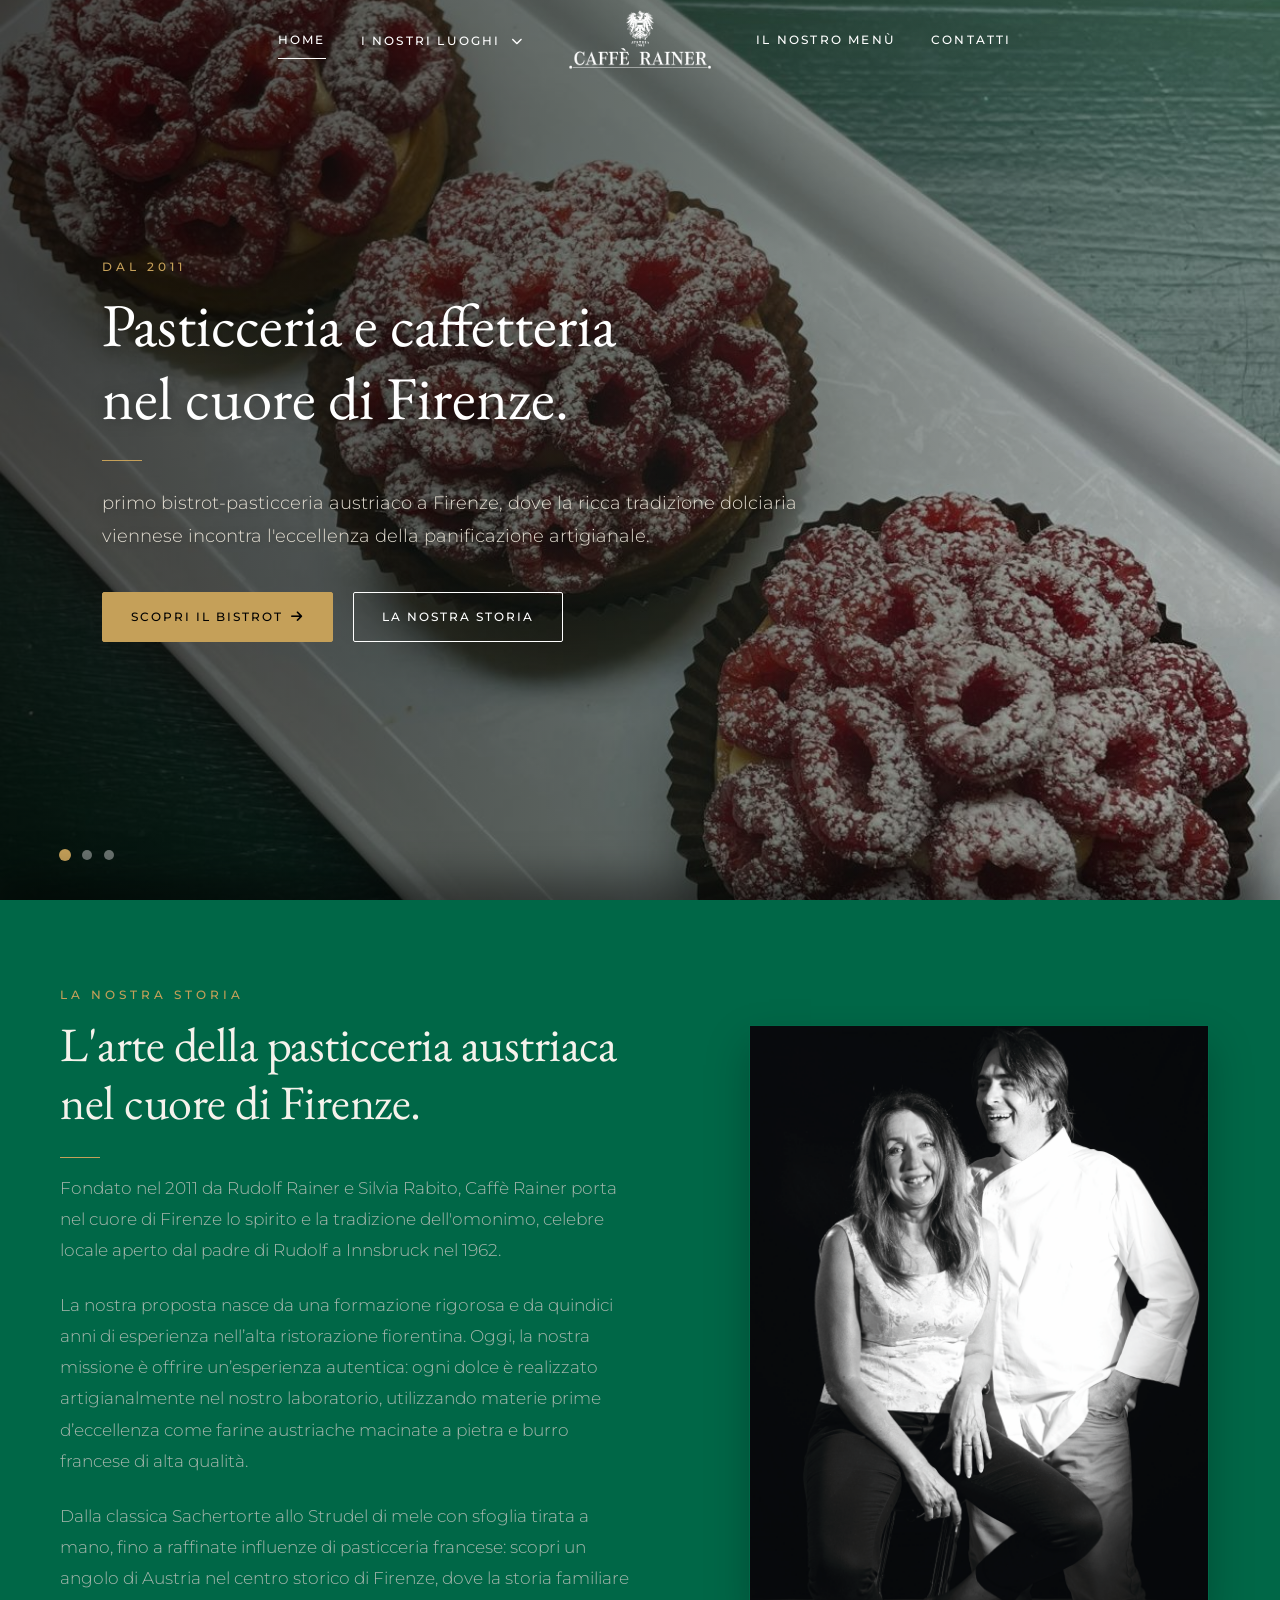
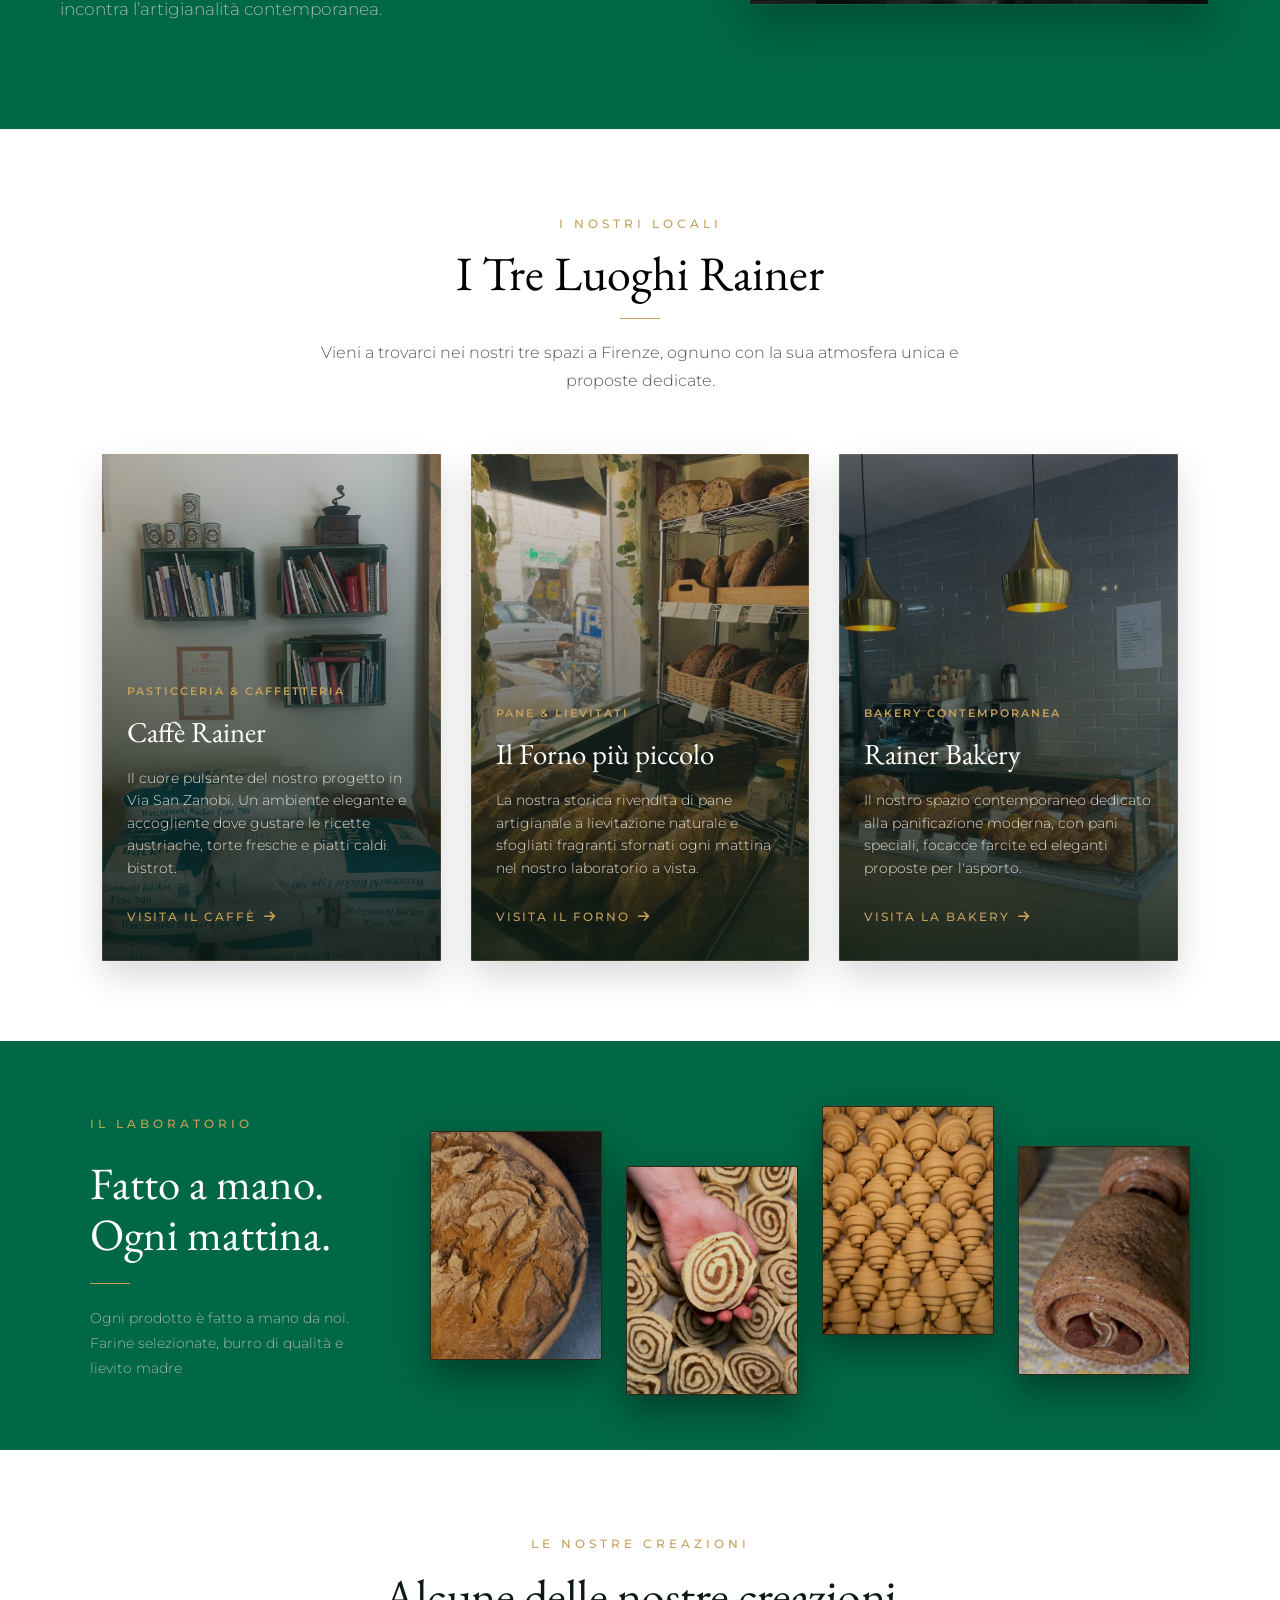
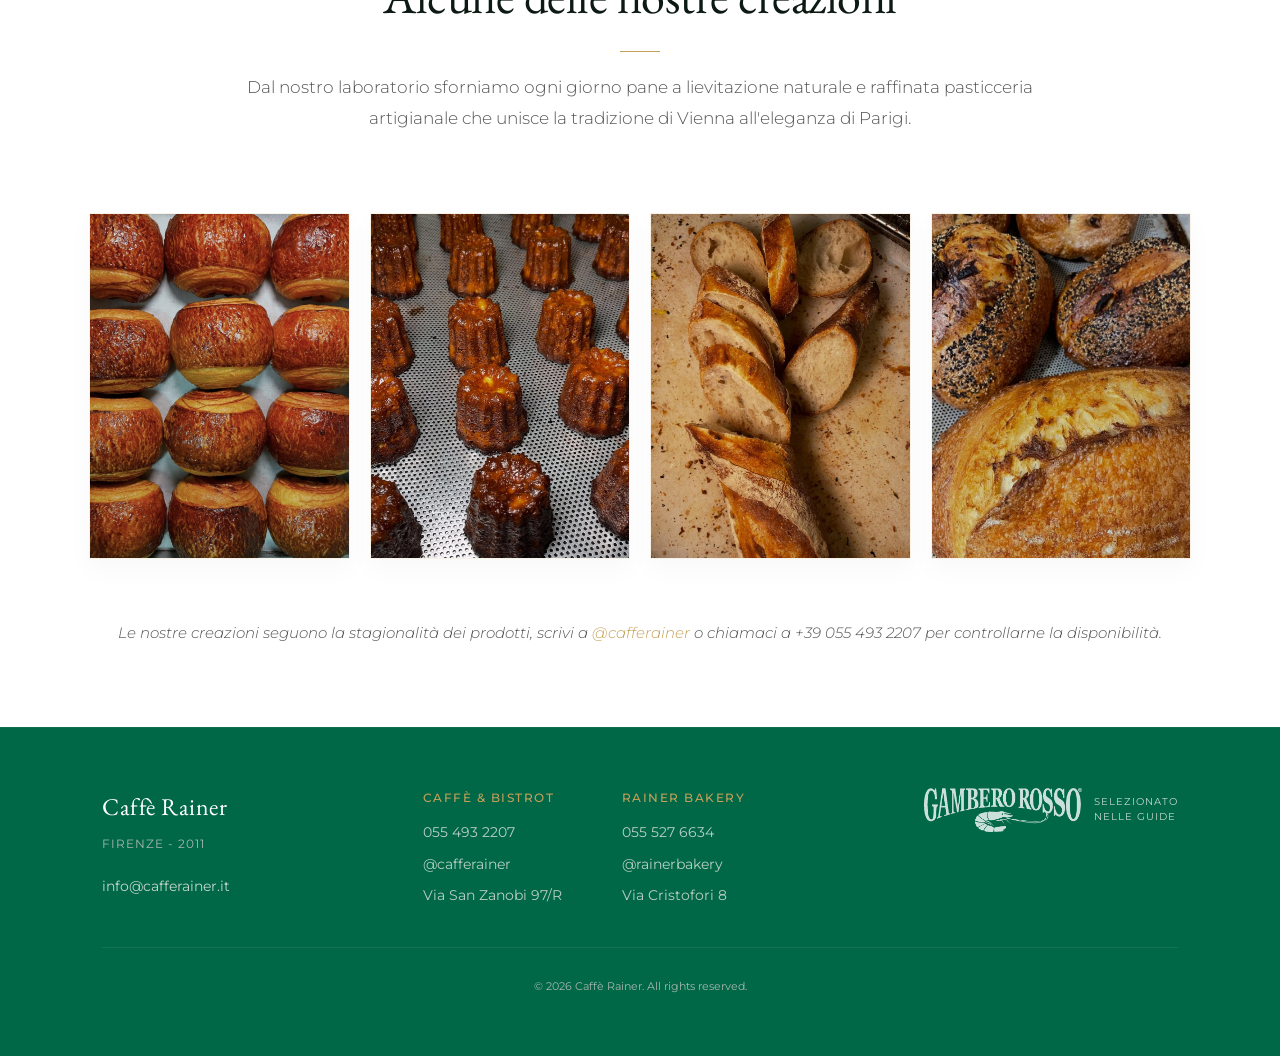
==== index.html @ 38f8498d "pagine singolari per i tre luoghi, contatti.html, cambiato lo stile dell'hero" ====
<!DOCTYPE html>
<html lang="it">

<head>
    <meta charset="UTF-8">
    <meta name="viewport" content="width=device-width, initial-scale=1.0">
    <title>Caffè Rainer | Firenze</title>
    <link rel="preconnect" href="https://fonts.googleapis.com">
    <link rel="preconnect" href="https://fonts.gstatic.com" crossorigin>
    <link
        href="https://fonts.googleapis.com/css2?family=Montserrat:wght@300;400;500&family=Playfair+Display:ital,wght@0,400;0,600;1,400&display=swap"
        rel="stylesheet">
    <link href='https://fonts.googleapis.com/css?family=EB Garamond' rel='stylesheet'>
    <link rel="stylesheet" href="https://cdnjs.cloudflare.com/ajax/libs/font-awesome/6.4.0/css/all.min.css">

    <link rel="stylesheet" href="css/variables.css">
    <link rel="stylesheet" href="css/base.css">
    <link rel="stylesheet" href="css/header.css">
    <link rel="stylesheet" href="css/hero.css">
    <link rel="stylesheet" href="css/sections.css">
    <link rel="stylesheet" href="css/footer.css">
</head>

<body class="home-page">

    <header class="main-header">
        <nav class="header-nav header-nav-left">
            <a href="index.html" class="nav-btn active-nav">Home</a>
            <div class="dropdown">
                <a class="nav-btn dropdown-toggle">I Nostri Luoghi <i class="fa-solid fa-chevron-down dropdown-arrow"></i></a>
                <div class="dropdown-menu">
                    <a href="caffe-rainer.html">Caffè Rainer</a>
                    <a href="forno-storico.html">Il Forno più piccolo</a>
                    <a href="bakery.html">Rainer Bakery</a>
                </div>
            </div>
        </nav>

        <div class="logo-container">
            <a href="index.html">
                <img src="img_pieghevole/logoRainer.png" alt="Caffè Rainer Logo" class="gambero-logo">
            </a>
        </div>

        <nav class="header-nav header-nav-right">
            <a href="menu.html" class="nav-btn">Il Nostro Menù</a>
            <a href="contatti.html" class="nav-btn">Contatti</a>
        </nav>

        <button class="hamburger" id="hamburgerBtn" aria-label="Apri Menu">
            <span class="bar"></span>
            <span class="bar"></span>
            <span class="bar"></span>
        </button>
    </header>

    <div class="mobile-menu-overlay" id="mobileMenu">
        <nav class="mobile-nav">
            <a href="index.html" class="mobile-nav-btn active-nav">Home</a>
            <span class="mobile-nav-heading">I Nostri Luoghi</span>
            <a href="caffe-rainer.html" class="mobile-nav-sub-btn">Caffè Rainer</a>
            <a href="forno-storico.html" class="mobile-nav-sub-btn">Il Forno più piccolo</a>
            <a href="bakery.html" class="mobile-nav-sub-btn">Rainer Bakery</a>
            <a href="menu.html" class="mobile-nav-btn">Il Nostro Menù</a>
            <a href="contatti.html" class="mobile-nav-btn">Contatti</a>
            <div class="mobile-socials">
                <a href="https://instagram.com/cafferainer" target="_blank" aria-label="Instagram" class="mobile-social-link"><i class="fa-brands fa-instagram"></i></a>
                <a href="https://www.facebook.com/cafferainer" target="_blank" aria-label="Facebook" class="mobile-social-link"><i class="fa-brands fa-facebook-f"></i></a>
            </div>
        </nav>
    </div>
    <main>
        <section class="hero-section hero-fullwidth">
            <div class="hero-bg-wrapper">
                <div class="hero-slide active">
                    <img src="img_caffe/mini2.jpeg" alt="Pasticceria artigianale Caffè Rainer" class="hero-bg-img">
                </div>
                <div class="hero-slide">
                    <img src="img_pieghevole/financier.jpeg" alt="Interni Caffè Rainer" class="hero-bg-img">
                </div>
                <div class="hero-slide">
                    <img src="img_hero/bread_hero.jpeg" alt="Panificazione Caffè Rainer" class="hero-bg-img">
                </div>
                <div class="hero-overlay"></div>
            </div>
            <div class="hero-dots">
                <button class="hero-dot active" data-slide="0" aria-label="Slide 1"></button>
                <button class="hero-dot" data-slide="1" aria-label="Slide 2"></button>
                <button class="hero-dot" data-slide="2" aria-label="Slide 3"></button>
            </div>
            <div class="hero-content-container">
                <div class="hero-content">
                    <span class="gold-subtitle anim-fade-up" style="animation-delay: 0.1s;">DAL 2011</span>
                    <h1 class="hero-title anim-fade-up" style="animation-delay: 0.3s;">Pasticceria e caffetteria<br>nel cuore di Firenze.</h1>
                    <div class="gold-line center-aligned anim-fade-up" style="animation-delay: 0.5s;"></div>
                    <p class="hero-description anim-fade-up" style="animation-delay: 0.6s;">
                         primo bistrot-pasticceria austriaco a Firenze, dove la ricca tradizione dolciaria viennese incontra l'eccellenza della panificazione artigianale.
                    </p>
                    <div class="hero-actions anim-fade-up" style="animation-delay: 0.8s;">
                        <a href="caffe-rainer.html" class="btn-hero btn-primary">
                            <span>Scopri il Bistrot</span>
                            <i class="fa-solid fa-arrow-right btn-arrow"></i>
                        </a>
                        <a href="#filosofia" class="btn-hero btn-secondary-light">La nostra storia</a>
                    </div>
                </div>
            </div>
        </section>

        <div class="main-content-reveal">
            <!-- SEZIONE FILOSOFIA -->
            <section id="filosofia" class="philosophy-section">
            <div class="philosophy-container">
                <div class="philosophy-text-col">
                    <span class="gold-subtitle">LA NOSTRA STORIA</span>
                    <h2 class="philosophy-title">L'arte della pasticceria austriaca nel cuore di Firenze.</h2>
                    <div class="gold-line"></div>
                    <p class="philosophy-paragraph">
                        Fondato nel 2011 da Rudolf Rainer e Silvia Rabito, Caffè Rainer porta nel cuore di Firenze lo spirito e la tradizione dell'omonimo, celebre locale aperto dal padre di Rudolf a Innsbruck nel 1962.
                    </p>
                    <div class="philosophy-collapsed-content" id="philosophyCollapsed">
                        <div>
                            <p class="philosophy-paragraph">
                                La nostra proposta nasce da una formazione rigorosa e da quindici anni di esperienza nell’alta ristorazione fiorentina. Oggi, la nostra missione è offrire un’esperienza autentica: ogni dolce è realizzato artigianalmente nel nostro laboratorio, utilizzando materie prime d’eccellenza come farine austriache macinate a pietra e burro francese di alta qualità.
                            </p>
                            <p class="philosophy-paragraph">
                                Dalla classica Sachertorte allo Strudel di mele con sfoglia tirata a mano, fino a raffinate influenze di pasticceria francese: scopri un angolo di Austria nel centro storico di Firenze, dove la storia familiare incontra l’artigianalità contemporanea.
                            </p>
                        </div>
                    </div>
                    <button class="read-more-btn" id="readMoreStoryBtn" aria-label="Leggi di più sulla nostra storia">
                        <span>Leggi di più</span>
                        <i class="fa-solid fa-chevron-down"></i>
                    </button>
                </div>
                <div class="philosophy-image-col">
                    <div class="image-stack-wrapper">
                        <img src="img_pieghevole/silviaRudi.png" alt="Rainer e Silvia" class="philosophy-img main-img">
                    </div>
                </div>
            </div>
        </section>

        <!-- SEZIONE I NOSTRI LUOGHI (CARDS GRID) -->
        <section id="luoghi" class="places-grid-section">
            <div class="places-grid-header">
                <span class="gold-subtitle">I NOSTRI LOCALI</span>
                <h2>I Tre Luoghi Rainer</h2>
                <div class="gold-line center"></div>
                <p class="places-grid-intro">Vieni a trovarci nei nostri tre spazi a Firenze, ognuno con la sua atmosfera unica e proposte dedicate.</p>
            </div>

            <div class="places-cards-container">
                <!-- Card 1: Caffè Rainer -->
                <article class="place-grid-card">
                    <div class="place-card-img-wrap">
                        <img src="img_locali/interno_caffe.jpeg" alt="Caffè Rainer Interno">
                    </div>
                    <div class="place-card-content">
                        <span class="place-card-tag">Pasticceria & Caffetteria</span>
                        <h3>Caffè Rainer</h3>
                        <p>Il cuore pulsante del nostro progetto in Via San Zanobi. Un ambiente elegante e accogliente dove gustare le ricette austriache, torte fresche e piatti caldi bistrot.</p>
                        <a href="caffe-rainer.html" class="btn-card-link">
                            <span>Visita il Caffè</span>
                            <i class="fa-solid fa-arrow-right"></i>
                        </a>
                    </div>
                </article>

                <!-- Card 2: Il Forno più piccolo -->
                <article class="place-grid-card">
                    <div class="place-card-img-wrap">
                        <img src="img_locali/interno_forno.jpeg" alt="Il Forno più piccolo Interno">
                    </div>
                    <div class="place-card-content">
                        <span class="place-card-tag">Pane & Lievitati</span>
                        <h3>Il Forno più piccolo</h3>
                        <p>La nostra storica rivendita di pane artigianale a lievitazione naturale e sfogliati fragranti sfornati ogni mattina nel nostro laboratorio a vista.</p>
                        <a href="forno-storico.html" class="btn-card-link">
                            <span>Visita Il Forno</span>
                            <i class="fa-solid fa-arrow-right"></i>
                        </a>
                    </div>
                </article>

                <!-- Card 3: Rainer Bakery -->
                <article class="place-grid-card">
                    <div class="place-card-img-wrap">
                        <img src="img_locali/interno_bakery.jpeg" alt="Rainer Bakery Interno">
                    </div>
                    <div class="place-card-content">
                        <span class="place-card-tag">Bakery Contemporanea</span>
                        <h3>Rainer Bakery</h3>
                        <p>Il nostro spazio contemporaneo dedicato alla panificazione moderna, con pani speciali, focacce farcite ed eleganti proposte per l'asporto.</p>
                        <a href="bakery.html" class="btn-card-link">
                            <span>Visita la Bakery</span>
                            <i class="fa-solid fa-arrow-right"></i>
                        </a>
                    </div>
                </article>
            </div>
        </section>

        <!-- SEZIONE HANDMADE -->
        <section class="handmade-section">
            <div class="handmade-intro">
                <span class="gold-subtitle">IL LABORATORIO</span>
                <h2 class="handmade-title">Fatto a mano.<br>Ogni mattina.</h2>
                <div class="gold-line left-aligned"></div>
                <p class="handmade-desc">Ogni prodotto è fatto a mano da noi. Farine selezionate, burro di qualità e lievito madre</p>
            </div>
            <div class="handmade-photos">
                <div class="handmade-photo-item item-1">
                    <div class="photo-wrap"><img src="img_handmade/segale_hm.jpeg" alt="Pane artigianale"></div>
                </div>
                <div class="handmade-photo-item item-2">
                    <div class="photo-wrap"><img src="img_handmade/cinnamon_hm.jpeg" alt="Lavorazione artigianale"></div>
                </div>
                <div class="handmade-photo-item item-3">
                    <div class="photo-wrap"><img src="img_handmade/croiss_hm.jpeg" alt="Sfoglia artigianale"></div>
                </div>
                <div class="handmade-photo-item item-4">
                    <div class="photo-wrap"><img src="img_handmade/pain_hm.jpeg" alt="Prodotti freschi"></div>
                </div>
            </div>
        </section>

        <!-- sezione PRODOTTI CON DESCRIZIONE-->
        <section id="products" class="products-grid-layout">
            <div class="products-header">
                <span class="gold-subtitle">LE NOSTRE CREAZIONI</span>
                <h2 class="products-section-title">Alcune delle nostre creazioni</h2>
                <div class="gold-line center"></div>
                <p class="products-intro-text">Dal nostro laboratorio sforniamo ogni giorno pane a lievitazione naturale e raffinata pasticceria artigianale che unisce la tradizione di Vienna all'eleganza di Parigi.</p>
            </div>

            <div class="products-grid-container">
                <!-- Prodotto 1: Pain au Chocolat (Pasticceria) -->
                <article class="product-item">
                    <div class="img-swap">
                        <img src="img_pieghevole/pain_au_chocolat.jpeg" class="img-main" alt="Pain au Chocolat">
                        <img src="img_pieghevole/pain_au_chocolat_after.jpeg" class="img-hover" alt="Pain au Chocolat Sezione">
                    </div>
                </article>

                <!-- Prodotto 2: Cannelés (Pasticceria) -->
                <article class="product-item">
                    <div class="img-swap">
                        <img src="img_pieghevole/cannelès.jpeg" class="img-main" alt="Cannelés">
                        <img src="img_pieghevole/canneles_after.jpeg" class="img-hover" alt="Cannelés Dettaglio">
                    </div>
                </article>

                <!-- Prodotto 3: Baguette (Forno) -->
                <article class="product-item">
                    <div class="img-swap">
                        <img src="img_pieghevole/baguette.jpeg" class="img-main" alt="Baguette">
                        <img src="img_pieghevole/baguette_after.jpeg" class="img-hover" alt="Baguette Dettaglio">
                    </div>
                </article>

                <!-- Prodotto 4: Pane Artigianale (Forno) -->
                <article class="product-item">
                    <div class="img-swap">
                        <img src="img_pieghevole/bread.jpeg" class="img-main" alt="Pane Artigianale">
                        <img src="img_pieghevole/bread_after.jpeg" class="img-hover" alt="Pane Artigianale Sezione">
                    </div>
                </article>
            </div>

            <div class="products-seasonality-note">
                <p>Le nostre creazioni seguono la stagionalità dei prodotti, scrivi a <a href="https://instagram.com/cafferainer" target="_blank">@cafferainer</a> o chiamaci a +39 055 493 2207 per controllarne la disponibilità.</p>
            </div>
        </section>
        <!-- sezione PRODOTTI -->


        <footer class="minimal-footer">
        <div class="footer-content">
            <div class="footer-brand">
                <a href="index.html" class="footer-logo-title">Caffè Rainer</a>
                <p class="footer-tagline">Firenze - 2011</p>
                <a href="mailto:info@cafferainer.it" class="footer-email">info@cafferainer.it</a>
            </div>
            
            <div class="footer-links-grid">
                <div class="footer-col">
                    <span class="footer-col-title">Caffè & Bistrot</span>
                    <a href="tel:+390554932207" class="footer-link">055 493 2207</a>
                    <a href="https://instagram.com/cafferainer" target="_blank" class="footer-link">@cafferainer</a>
                    <a href="caffe-rainer.html" class="footer-link">Via San Zanobi 97/R</a>
                </div>
                
                <div class="footer-col">
                    <span class="footer-col-title">Rainer Bakery</span>
                    <a href="tel:+390555276634" class="footer-link">055 527 6634</a>
                    <a href="https://instagram.com/rainerbakery" target="_blank" class="footer-link">@rainerbakery</a>
                    <a href="bakery.html" class="footer-link">Via Cristofori 8</a>
                </div>
            </div>

            <div class="footer-badge-col">
                <div class="gambero-rosso-badge">
                    <img src="img_pieghevole/gambero-rosso.png" alt="Guida Gambero Rosso" class="filter-white">
                    <span>Selezionato nelle Guide</span>
                </div>
            </div>
        </div>
        
        <div class="footer-bottom">
            <p>&copy; 2026 Caffè Rainer. All rights reserved.</p>
        </div>
    </footer>
    </div> <!-- /.main-content-reveal -->
    </main>
    <script src="javascript/script.js"></script>
</body>

</html>
---- css/variables.css ----
:root {
    --bg-light: #ffffff;
    --bg-dark: #006747; /* Original brand green */
    --bg-dark-accent: #000000;
    --text-hero-light: #ffffff;
    --text-hero-muted: #e2dcd0;
    --text-light: #f5f2eb;
    --text-muted: #a6b7ad;
    --gold: #c5a059; /* Brushed premium gold */
    --gold-dark: #aa862c;
    --card-border: #006747;
    --font-serif: 'EB Garamond', serif;
    --font-sans: 'Montserrat', sans-serif;
    --transition-smooth: all 0.4s cubic-bezier(0.16, 1, 0.3, 1);
    --shadow-soft: 0 10px 30px rgba(0, 0, 0, 0.05);
    --shadow-premium: 0 20px 40px rgba(0, 0, 0, 0.25);
}
---- css/base.css ----
* {
    margin: 0;
    padding: 0;
    box-sizing: border-box;
}

html {
    scroll-behavior: smooth;
    scroll-padding-top: 100px;
}

body {
    background-color: var(--bg-light);
    color: var(--text-light);
    font-family: var(--font-sans);
    line-height: 1.6;
    overflow-x: hidden;
}

h1,
h2,
h3,
h4,
.serif {
    font-family: var(--font-serif);
    font-weight: 400;
}

em {
    font-style: italic;
}

/* Global Gold Subtitle Utility */
.gold-subtitle {
    display: inline-block;
    font-family: var(--font-sans);
    font-size: 0.72rem;
    font-weight: 500;
    color: var(--gold);
    text-transform: uppercase;
    letter-spacing: 4px;
    margin-bottom: 12px;
}

/* Global Gold Line Divider Utility */
.gold-line {
    height: 1.5px;
    width: 40px;
    background-color: var(--gold);
    border: none;
    margin: 15px 0;
    display: block;
}

.gold-line.center {
    margin: 15px auto;
}

.gold-line.left-aligned {
    margin: 15px 0;
}

/* Link styling */
a {
    color: var(--gold);
    text-decoration: none;
    transition: var(--transition-smooth);
}

a:hover {
    color: var(--gold-dark);
}
---- css/header.css ----
/* ==========================================================================
   TOP HEADER NAVIGATION SYSTEM
   ========================================================================== */

.main-header {
    position: fixed;
    top: 0;
    left: 0;
    width: 100%;
    height: 80px;
    z-index: 1200;
    display: flex;
    justify-content: space-between;
    align-items: center;
    padding: 0 60px;
    background: var(--bg-light);
    border-bottom: 1px solid rgba(197, 160, 89, 0.15);
    box-shadow: 0 4px 20px rgba(0, 0, 0, 0.04);
    transition: background-color 0.4s ease, border-color 0.4s ease, box-shadow 0.4s ease;
}

/* Menu open header state to solve stacking context issues */
.main-header.menu-open {
    background-color: transparent !important;
    border-bottom-color: transparent !important;
    box-shadow: none !important;
    z-index: 1300 !important;
}

.main-header.menu-open .gambero-logo {
    filter: brightness(0) invert(1) !important;
}

/* Logo */
.logo-container {
    display: flex;
    align-items: center;
    justify-content: center;
    flex: 0 0 auto;
}

.gambero-logo {
    height: 60px;
    width: auto;
    display: block;
    transition: filter 0.4s ease;
}

/* Desktop Navigation */
.header-nav {
    display: flex;
    align-items: center;
    gap: 35px;
    flex: 1;
}

.header-nav-left {
    justify-content: flex-end;
    margin-right: 45px;
}

.header-nav-right {
    justify-content: flex-start;
    margin-left: 45px;
}

.nav-btn {
    font-family: var(--font-sans);
    font-size: 0.75rem;
    font-weight: 500;
    color: var(--bg-dark-accent);
    text-transform: uppercase;
    letter-spacing: 2.2px;
    text-decoration: none;
    transition: var(--transition-smooth);
    position: relative;
    padding: 10px 0;
    cursor: pointer;
    background: transparent;
    border: none;
}

.nav-btn:hover,
.nav-btn.active-nav {
    color: var(--gold);
}

.nav-btn::after {
    content: '';
    position: absolute;
    bottom: 0;
    left: 0;
    width: 100%;
    height: 1px;
    background-color: var(--gold);
    transform: scaleX(0);
    transition: transform 0.3s ease;
    transform-origin: right;
}

.nav-btn:hover::after,
.nav-btn.active-nav::after {
    transform: scaleX(1);
    transform-origin: left;
}

/* Dropdown Menu */
.dropdown {
    position: relative;
}

.dropdown-arrow {
    font-size: 0.7rem;
    margin-left: 5px;
    transition: transform 0.3s ease;
}

.dropdown:hover .dropdown-arrow {
    transform: rotate(180deg);
}

.dropdown-menu {
    position: absolute;
    top: 100%;
    left: 50%;
    transform: translateX(-50%) translateY(20px);
    width: 220px;
    background-color: var(--bg-light);
    border: 1px solid rgba(197, 160, 89, 0.12);
    box-shadow: 0 20px 50px rgba(0, 0, 0, 0.05);
    border-radius: 2px;
    padding: 10px 0;
    opacity: 0;
    pointer-events: none;
    transition: all 0.3s cubic-bezier(0.16, 1, 0.3, 1);
    z-index: 1210;
}

/* Invisible bridge to keep hover active across the 8px layout gap */
.dropdown-menu::before {
    content: '';
    position: absolute;
    top: -10px;
    left: 0;
    width: 100%;
    height: 10px;
    background: transparent;
}

.dropdown:hover .dropdown-menu {
    opacity: 1;
    pointer-events: auto;
    transform: translateX(-50%) translateY(8px);
}

.dropdown-menu a {
    display: block;
    font-family: var(--font-sans);
    font-size: 0.75rem;
    letter-spacing: 1.5px;
    text-transform: uppercase;
    color: #000000 !important;
    padding: 12px 24px;
    text-decoration: none;
    transition: var(--transition-smooth);
}

.dropdown-menu a:hover,
.dropdown-menu a.active-nav {
    background-color: rgba(197, 160, 89, 0.05);
    color: var(--gold) !important;
    padding-left: 28px;
}

/* Hamburger Button */
.hamburger {
    display: none;
    flex-direction: column;
    justify-content: space-between;
    width: 26px;
    height: 18px;
    background: transparent;
    border: none;
    cursor: pointer;
    padding: 0;
    z-index: 1300;
}

.hamburger .bar {
    width: 100%;
    height: 2px;
    background-color: var(--bg-dark-accent);
    transition: all 0.3s ease;
}

/* Transparent Header Effect for Homepage */
@media (min-width: 993px) {
    .home-page .main-header {
        background-color: transparent;
        border-bottom-color: transparent;
        box-shadow: none;
    }

    .home-page .main-header.scrolled {
        background-color: var(--bg-light);
        border-bottom: 1px solid rgba(197, 160, 89, 0.15);
        box-shadow: 0 4px 20px rgba(0, 0, 0, 0.04);
    }

    .home-page .main-header:not(.scrolled) .nav-btn {
        color: var(--text-hero-light);
    }

    .home-page .main-header:not(.scrolled) .nav-btn::after {
        background-color: var(--text-hero-light);
    }

    .home-page .main-header:not(.scrolled) .gambero-logo {
        filter: brightness(0) invert(1);
    }

    /* Scrolled state nav-btn styling to ensure they turn black */
    .home-page .main-header.scrolled .nav-btn {
        color: #000000;
    }

    .home-page .main-header.scrolled .nav-btn::after {
        background-color: var(--gold);
    }

    .home-page .main-header.scrolled .nav-btn:hover,
    .home-page .main-header.scrolled .nav-btn.active-nav {
        color: var(--gold);
    }
}

/* Mobile Navigation Overlay */
.mobile-menu-overlay {
    position: fixed;
    inset: 0;
    background-color: rgba(12, 26, 19, 0.98);
    backdrop-filter: blur(10px);
    z-index: 1250;
    opacity: 0;
    pointer-events: none;
    transform: translateY(-100%);
    transition: transform 0.5s cubic-bezier(0.16, 1, 0.3, 1), opacity 0.4s ease;
    display: flex;
    justify-content: center;
    align-items: center;
}

.mobile-menu-overlay.active {
    opacity: 1;
    pointer-events: auto;
    transform: translateY(0);
}

.mobile-nav {
    display: flex;
    flex-direction: column;
    align-items: center;
    gap: 20px;
    text-align: center;
}

.mobile-nav-btn {
    font-family: var(--font-sans);
    font-size: 1.1rem;
    font-weight: 500;
    color: var(--text-light);
    text-transform: uppercase;
    letter-spacing: 2px;
    text-decoration: none;
    padding: 10px 0;
    transition: var(--transition-smooth);
}

.mobile-nav-btn:hover,
.mobile-nav-btn.active-nav {
    color: var(--gold);
}

.mobile-nav-heading {
    font-family: var(--font-sans);
    font-size: 0.75rem;
    font-weight: 600;
    color: var(--gold);
    text-transform: uppercase;
    letter-spacing: 2.5px;
    margin-top: 15px;
}

.mobile-nav-sub-btn {
    font-family: var(--font-sans);
    font-size: 0.95rem;
    color: #b3bfae;
    text-decoration: none;
    transition: var(--transition-smooth);
}

.mobile-nav-sub-btn:hover,
.mobile-nav-sub-btn.active-nav {
    color: var(--text-light);
}

.mobile-socials {
    display: flex;
    gap: 25px;
    margin-top: 30px;
}

.mobile-social-link {
    color: #b3bfae;
    font-size: 1.3rem;
    transition: var(--transition-smooth);
}

.mobile-social-link:hover {
    color: var(--gold);
}

/* ==========================================================================
   RESPONSIVE LAYOUTS
   ========================================================================== */

body {
    padding-top: 80px;
    padding-left: 0 !important;
}

.home-page {
    padding-top: 0;
}

main {
    padding-top: 0 !important;
}

@media (max-width: 992px) {
    .main-header {
        padding: 0 30px;
        height: 70px;
    }
    
    .logo-container {
        flex: none;
    }
    
    body {
        padding-top: 70px;
    }
    
    .gambero-logo {
        height: 48px;
    }

    .header-nav {
        display: none;
    }

    .hamburger {
        display: flex;
    }

    /* Hamburger active states */
    .hamburger.active {
        position: fixed;
        top: 26px;
        right: 30px;
    }

    .hamburger.active .bar:nth-child(1) {
        transform: translateY(8px) rotate(45deg);
    }
    .hamburger.active .bar:nth-child(2) {
        opacity: 0;
    }
    .hamburger.active .bar:nth-child(3) {
        transform: translateY(-8px) rotate(-45deg);
    }
    
    .hamburger.active .bar {
        background-color: var(--text-light) !important;
    }
    
    .home-page .main-header:not(.scrolled) .hamburger .bar {
        background-color: var(--text-hero-light);
    }
    
    .home-page .main-header.scrolled .hamburger .bar {
        background-color: var(--bg-dark-accent);
    }

    /* Transparency overrides for mobile view on Homepage */
    .home-page .main-header {
        background-color: transparent;
        border-bottom-color: transparent;
        box-shadow: none;
    }

    .home-page .main-header.scrolled {
        background-color: var(--bg-light);
        border-bottom: 1px solid rgba(197, 160, 89, 0.15);
        box-shadow: 0 4px 20px rgba(0, 0, 0, 0.04);
    }

    .home-page .main-header:not(.scrolled) .gambero-logo {
        filter: brightness(0) invert(1);
    }
}
---- css/hero.css ----
.hero-section {
    position: sticky;
    top: 0;
    width: 100%;
    height: 100vh;
    background-color: black;
    overflow: hidden;
    z-index: 1;
}

/* ==========================================================================
   CONCETTO 2: FULL-WIDTH COVER HERO
   ========================================================================== */
.hero-fullwidth {
    position: relative;
    width: 100%;
    height: 100vh;
    display: flex;
    align-items: center;
    justify-content: flex-start;
}

.hero-bg-wrapper {
    position: absolute;
    inset: 0;
    width: 100%;
    height: 100%;
    z-index: 1;
    overflow: hidden;
}

.hero-slide {
    position: absolute;
    inset: 0;
    width: 100%;
    height: 100%;
    transition: transform 0.8s cubic-bezier(0.16, 1, 0.3, 1);
    z-index: 1;
    background-color: #0c1a13; /* Deep premium brand dark green to fill spaces */
}

.hero-slide:nth-child(1) {
    transform: translateX(0);
}
.hero-slide:nth-child(2) {
    transform: translateX(100%);
}
.hero-slide:nth-child(3) {
    transform: translateX(200%);
}

.hero-bg-img {
    width: 100%;
    height: 100%;
    object-fit: cover;
    object-position: center;
    display: block;
    opacity: 0.7;
}

.hero-overlay {
    position: absolute;
    inset: 0;
    /* Softened left-to-right gradient to keep contrast but reduce overall shade */
    background: linear-gradient(to right, rgba(0, 0, 0, 0.6) 0%, rgba(12, 26, 19, 0.4) 50%, rgba(0, 103, 71, 0) 100%);
    z-index: 3;
}

.hero-content-container {
    position: relative;
    z-index: 4;
    width: 100%;
    max-width: 1200px;
    padding: 0 0 0 8%;
    display: flex;
    justify-content: flex-start;
    text-align: left;
}

.hero-dots {
    position: absolute;
    bottom: 40px;
    left: 60px;
    display: flex;
    gap: 12px;
    z-index: 5;
}

.hero-dot {
    width: 10px;
    height: 10px;
    border-radius: 50%;
    background-color: rgba(255, 255, 255, 0.4);
    border: none;
    cursor: pointer;
    transition: var(--transition-smooth);
}

.hero-dot.active {
    background-color: var(--gold);
    transform: scale(1.2);
}

.hero-content {
    max-width: 780px;
    display: flex;
    flex-direction: column;
    align-items: flex-start;
}

.hero-title {
    font-family: var(--font-serif);
    font-size: 3.8rem;
    line-height: 1.2;
    color: var(--text-hero-light);
    margin-bottom: 25px;
    text-shadow: 0 2px 15px rgba(0, 0, 0, 0.4);
}

.hero-description {
    font-family: var(--font-sans);
    font-size: 1.15rem;
    line-height: 1.8;
    color: var(--text-hero-muted);
    margin-bottom: 40px;
    font-weight: 300;
    text-shadow: 0 1px 8px rgba(0, 0, 0, 0.3);
}

.hero-fullwidth .gold-line.center-aligned {
    margin: 0 0 25px 0;
}

.hero-actions {
    display: flex;
    gap: 20px;
    justify-content: flex-start;
}

.btn-hero {
    font-family: var(--font-sans);
    font-size: 0.75rem;
    font-weight: 500;
    letter-spacing: 2px;
    text-transform: uppercase;
    text-decoration: none;
    padding: 14px 28px;
    border-radius: 2px;
    transition: var(--transition-smooth);
    display: inline-flex;
    align-items: center;
    justify-content: center;
    position: relative;
    overflow: hidden;
    z-index: 1;
}

.btn-hero.btn-primary {
    background-color: var(--gold);
    color: black;
    border: 1.5px solid var(--gold);
    gap: 8px;
}

.btn-hero.btn-primary .btn-arrow {
    font-size: 0.8rem;
    transition: transform 0.3s cubic-bezier(0.16, 1, 0.3, 1);
}

.btn-hero.btn-primary:hover .btn-arrow {
    transform: translateX(4px);
}

.btn-hero.btn-primary::before {
    content: '';
    position: absolute;
    top: 0;
    left: -100%;
    width: 100%;
    height: 100%;
    background-color: var(--gold-dark);
    transition: transform 0.4s cubic-bezier(0.16, 1, 0.3, 1);
    z-index: -1;
}

.btn-hero.btn-primary:hover::before {
    transform: translateX(100%);
}

.btn-hero.btn-primary:hover {
    transform: translateY(-2px);
    box-shadow: 0 10px 20px rgba(197, 160, 89, 0.25);
}

.btn-hero.btn-secondary {
    background-color: transparent;
    color: var(--bg-dark);
    border: 1.5px solid var(--bg-dark);
}

.btn-hero.btn-secondary:hover {
    background-color: var(--bg-dark);
    color: white;
    transform: translateY(-2px);
    box-shadow: 0 10px 20px rgba(0, 103, 71, 0.15);
}

.btn-hero.btn-secondary-light {
    background-color: transparent;
    color: white;
    border: 1.5px solid white;
}

.btn-hero.btn-secondary-light:hover {
    background-color: white;
    color: black;
    transform: translateY(-2px);
    box-shadow: 0 10px 20px rgba(255, 255, 255, 0.15);
}

/* Staggered entrance animations */
.anim-fade-up {
    opacity: 0;
    transform: translateY(25px);
    animation: fadeUpIn 1.2s cubic-bezier(0.16, 1, 0.3, 1) forwards;
}

@keyframes fadeUpIn {
    to {
        opacity: 1;
        transform: translateY(0);
    }
}

/* ==========================================================================
   RESPONSIVENESS
   ========================================================================== */
@media (max-width: 900px) {
    .hero-title {
        font-size: 3rem;
    }
    
    .hero-description {
        font-size: 1.05rem;
    }
}

@media (max-width: 768px) {
    .hero-section {
        position: relative;
        top: auto;
    }

    .hero-fullwidth {
        height: 100vh;
    }
    
    .hero-title {
        font-size: 2.4rem;
        margin-bottom: 20px;
    }
    
    .hero-description {
        font-size: 0.95rem;
        line-height: 1.7;
        margin-bottom: 30px;
    }
    
    .hero-content-container {
        padding: 0 24px;
        justify-content: center;
        text-align: center;
    }
    
    .hero-content {
        align-items: center;
    }
    
    .hero-fullwidth .gold-line.center-aligned {
        margin: 0 auto 20px auto;
    }
    
    .hero-actions {
        flex-direction: column;
        gap: 12px;
        align-items: center;
        width: 100%;
    }
    
    .hero-actions .btn-hero {
        width: 100%;
        max-width: 280px;
    }

    /* Disable Hero Button Hover Transformations on Mobile */
    .btn-hero:hover {
        transform: none !important;
        box-shadow: none !important;
    }
    .btn-hero.btn-primary:hover::before {
        transform: translateX(-100%) !important;
    }
    .btn-hero.btn-primary:hover .btn-arrow {
        transform: none !important;
    }
    .btn-hero.btn-secondary:hover {
        background-color: transparent !important;
        color: var(--bg-dark) !important;
    }
    .btn-hero.btn-secondary-light:hover {
        background-color: transparent !important;
        color: white !important;
    }
}
---- css/sections.css ----
/* ============================
   SEZIONE HANDMADE
   ============================ */
.handmade-section {
    display: flex;
    align-items: center;
    gap: 80px;
    padding: 60px 7%;
    background-color: var(--bg-dark);
}

/* Left: statement text */
.handmade-intro {
    flex: 0 0 260px;
    color: var(--text-light);
}

.handmade-title {
    font-family: var(--font-serif);
    font-size: 2.8rem;
    line-height: 1.15;
    color: #ffffff;
    margin: 12px 0 22px;
    font-weight: 400;
}

.handmade-section .gold-line {
    background-color: var(--gold);
    height: 1.5px;
    width: 40px;
    border: none;
    margin: 0 0 22px;
}

.handmade-desc {
    font-family: var(--font-sans);
    font-size: 0.9rem;
    line-height: 1.75;
    color: var(--text-muted);
    font-weight: 300;
}

/* Right: 4 portrait photos in a row (Editorial Collage) */
.handmade-photos {
    flex: 1;
    display: grid;
    grid-template-columns: repeat(4, 1fr);
    gap: 24px;
    padding: 30px 0;
}

.handmade-photo-item {
    display: flex;
    flex-direction: column;
    border: 1px solid rgba(197, 160, 89, 0.25);
    background-color: var(--bg-dark-accent);
    box-shadow: 0 15px 35px rgba(0, 0, 0, 0.4);
    border-radius: 2px;
    overflow: hidden;
    transition: var(--transition-smooth);
}

.handmade-photo-item:hover {
    transform: translateY(-8px);
    box-shadow: 0 25px 45px rgba(0, 0, 0, 0.55);
    border-color: var(--gold);
    z-index: 10;
}

/* Staggered Vertical Offsets for Collage Effect (Desktop only) */
@media (min-width: 1025px) {
    .handmade-photo-item.item-2 {
        transform: translateY(35px);
    }
    .handmade-photo-item.item-3 {
        transform: translateY(-25px);
    }
    .handmade-photo-item.item-4 {
        transform: translateY(15px);
    }
    
    /* Keep offsets correctly aligned on hover */
    .handmade-photo-item.item-2:hover {
        transform: translateY(27px);
    }
    .handmade-photo-item.item-3:hover {
        transform: translateY(-33px);
    }
    .handmade-photo-item.item-4:hover {
        transform: translateY(7px);
    }
}

.photo-wrap {
    width: 100%;
    aspect-ratio: 3 / 4;
    overflow: hidden;
}

.photo-wrap img {
    width: 100%;
    height: 100%;
    object-fit: cover;
    display: block;
    transition: transform 0.8s cubic-bezier(0.16, 1, 0.3, 1);
    filter: brightness(0.85);
}

.handmade-photo-item:hover .photo-wrap img {
    filter: brightness(1.05);
}



/* Responsive */
@media (max-width: 1024px) {
    .handmade-section {
        flex-direction: column;
        gap: 50px;
        padding: 80px 5%;
    }
    .handmade-intro {
        flex: none;
        width: 100%;
        text-align: center;
    }
    .handmade-section .gold-line {
        margin: 0 auto 22px;
    }
    .handmade-photos {
        width: 100%;
        grid-template-columns: repeat(4, 1fr);
        gap: 12px;
    }
}

@media (max-width: 600px) {
    .handmade-photos {
        grid-template-columns: repeat(2, 1fr);
        gap: 10px;
    }
}


.philosophy-section {
    background-color: var(--bg-dark);
    padding: 80px 60px;
    position: relative;
    border-top: 1px solid var(--card-border);
}

.philosophy-container {
    max-width: 1200px;
    margin: 0 auto;
    display: flex;
    align-items: center;
    gap: 100px;
}

.philosophy-text-col {
    flex: 1.2;
}

.philosophy-title {
    font-size: 3rem;
    line-height: 1.2;
    color: var(--text-light);
    margin-bottom: 25px;
    letter-spacing: -0.5px;
}

.philosophy-paragraph {
    font-size: 1.05rem;
    color: var(--text-muted);
    margin-bottom: 24px;
    font-weight: 300;
    line-height: 1.85;
}

.philosophy-image-col {
    flex: 1;
    display: flex;
    justify-content: center;
}

.image-stack-wrapper {
    position: relative;
    width: 100%;
    max-width: 460px;
    height: 580px;
}

.philosophy-img {
    position: relative;
    z-index: 2;
    width: 100%;
    height: 100%;
    object-fit: cover;
    box-shadow: var(--shadow-premium);
    border: 1px solid var(--card-border);
    transition: var(--transition-smooth);
}

/* Collapsible Content for Philosophy (mobile-only styling) */
.philosophy-collapsed-content {
    display: grid;
    grid-template-rows: 0fr;
    transition: grid-template-rows 0.5s cubic-bezier(0.16, 1, 0.3, 1), opacity 0.5s ease;
    opacity: 0;
    overflow: hidden;
}

.philosophy-collapsed-content > div {
    min-height: 0;
}

.philosophy-collapsed-content.expanded {
    grid-template-rows: 1fr;
    opacity: 1;
}

/* On Desktop: keep it fully expanded and hide the read-more button */
@media (min-width: 1025px) {
    .philosophy-collapsed-content {
        display: block !important;
        grid-template-rows: none !important;
        opacity: 1 !important;
        overflow: visible !important;
    }
    .read-more-btn {
        display: none !important;
    }
}

.read-more-btn {
    display: inline-flex;
    align-items: center;
    gap: 10px;
    background: transparent;
    border: 1px solid var(--gold);
    color: var(--gold);
    padding: 12px 26px;
    font-family: var(--font-sans);
    font-size: 0.75rem;
    font-weight: 500;
    letter-spacing: 1.5px;
    text-transform: uppercase;
    cursor: pointer;
    transition: all 0.3s ease;
    margin-top: 15px;
    border-radius: 2px;
}

.read-more-btn:hover {
    background-color: var(--gold);
    color: var(--bg-dark);
}

.read-more-btn i {
    font-size: 0.7rem;
    transition: transform 0.4s cubic-bezier(0.16, 1, 0.3, 1);
}

.read-more-btn.active i {
    transform: rotate(180deg);
}



/* --- SEZIONE PRODUCTS (STILE CATALOGO CARTACEO) --- */
.products-grid-layout {
    width: 100%;
    padding: 80px 60px;
    background-color: var(--bg-light);
}

.products-header {
    text-align: center;
    margin-bottom: 80px;
}

.products-section-title {
    font-size: 3rem;
    line-height: 1.25;
    color: #0c1a13;
    margin-bottom: 25px;
    letter-spacing: -0.5px;
}

/* Container Principale */
.products-main-wrapper {
    display: grid;
    grid-template-columns: 1fr 1.2fr;
    gap: 60px;
    max-width: 1200px;
    margin: 0 auto;
    align-items: center;
}

.products-main-wrapper.inverted {
    grid-template-columns: 1.2fr 1fr;
    margin-top: 100px;
}

/* Griglia Immagini: Divide lo spazio sinistro in 2 colonne */
.products-container {
    display: grid;
    grid-template-columns: 1fr 1fr;
    gap: 30px;
    height: 100%;
}

.product-item {
    display: flex;
    flex-direction: column;
    background: #ffffff;
    overflow: hidden;
    box-shadow: 0 10px 25px rgba(0, 0, 0, 0.03);
    border: 1px solid rgba(197, 160, 89, 0.15);
    transition: var(--transition-smooth);
}

.product-item:hover {
    transform: translateY(-8px);
    box-shadow: 0 20px 45px rgba(0, 0, 0, 0.08);
}

/* Immagini */
.img-swap {
    position: relative;
    width: 100%;
    aspect-ratio: 3 / 4;
    overflow: hidden;
    background-color: #f5f2eb;
}

.large-item .img-swap {
    height: 100%;
    aspect-ratio: auto;
}

.small-items-grid {
    display: grid;
    grid-template-columns: 1fr 1fr;
    grid-template-rows: repeat(2, 1fr);
    gap: 20px;
}

.img-swap img {
    position: absolute;
    top: 0;
    left: 0;
    width: 100%;
    height: 100%;
    object-fit: cover;
    transition: opacity 0.8s cubic-bezier(0.16, 1, 0.3, 1), transform 0.8s cubic-bezier(0.16, 1, 0.3, 1);
}

/* Effetto Hover: Fade */
.img-hover {
    opacity: 0;
}

.product-item:hover .img-main {
    opacity: 0;
}

.product-item:hover .img-hover {
    opacity: 1;
}

/* Sidebar di testo */
.products-text-side {
    padding: 0;
    background: none;
    border-radius: 0;
    border: none;
    box-shadow: none;
    color: #0c1a13;
}

.products-text-side h3 {
    font-family: var(--font-serif);
    font-size: 2.2rem;
    margin-bottom: 20px;
    color: #0c1a13;
}

.products-text-side p {
    font-size: 1rem;
    line-height: 1.8;
    color: #555;
    font-weight: 300;
}

/* --- 2. RESPONSIVE OTTIMIZZATO --- */
@media (max-width: 1024px) {

    .products-main-wrapper,
    .products-main-wrapper.inverted {
        display: grid;
        grid-template-columns: 1fr;
        gap: 40px;
    }

    .products-main-wrapper.inverted {
        margin-top: 60px;
    }

    .products-main-wrapper .products-container {
        order: 2;
    }

    .products-main-wrapper .products-text-side {
        order: 1;
    }

    .large-item .img-swap {
        aspect-ratio: 3 / 4;
        height: auto;
    }

    .products-container {
        gap: 20px;
    }
}
/* Note on seasonal products */
.products-seasonality-note {
    margin-top: 60px;
    text-align: center;
    width: 100%;
}

.products-seasonality-note p {
    font-family: var(--font-sans);
    font-size: 0.95rem;
    line-height: 1.8;
    color: #555;
    font-style: italic;
    font-weight: 300;
}


@media (max-width: 768px) {
    .products-grid-layout {
        padding: 80px 20px;
    }

    .products-section-title {
        font-size: 2.5rem;
    }

    .products-container {
        grid-template-columns: 1fr 1fr;
        gap: 15px;
    }

    /* Disable Handmade Photo Hover scale on mobile */
    .handmade-photo-item:hover {
        transform: none !important;
        box-shadow: 0 15px 35px rgba(0, 0, 0, 0.4) !important;
        border-color: rgba(197, 160, 89, 0.25) !important;
    }
    .handmade-photo-item:hover .photo-wrap img {
        transform: none !important;
        filter: brightness(0.85) !important;
    }

    /* Disable Product Card Hover scale/swap on mobile */
    .product-item:hover {
        transform: none !important;
        box-shadow: 0 10px 25px rgba(0, 0, 0, 0.03) !important;
    }
    .product-item:hover .img-main {
        opacity: 1 !important;
        transform: none !important;
    }
    .product-item:hover .img-hover {
        opacity: 0 !important;
        transform: none !important;
    }
}


/* Media query for larger screens */



/* --- RESPONSIVE BASICO --- */
@media (max-width: 1024px) {
    .philosophy-section {
        padding: 80px 40px;
    }

    .philosophy-container {
        flex-direction: column;
        gap: 60px;
        text-align: center;
    }

    .philosophy-section .gold-line {
        margin: 15px auto;
    }

    .image-stack-wrapper {
        height: 380px;
        max-width: 320px;
        margin: 0 auto;
    }

    .philosophy-img {
        height: 100%;
    }
}

/* --- 4-COLUMN PRODUCTS GRID STYLING --- */
.products-grid-container {
    display: grid;
    grid-template-columns: repeat(4, 1fr);
    gap: 20px;
    max-width: 95%;
    margin: 40px auto;
}

.products-intro-text {
    max-width: 800px;
    margin: 20px auto 0 auto;
    font-family: var(--font-sans);
    font-size: 1.05rem;
    line-height: 1.8;
    color: #555;
    font-weight: 300;
}

@media (max-width: 1200px) {
    .products-grid-container {
        grid-template-columns: 1fr 1fr;
        padding: 0 20px;
    }
}

@media (max-width: 768px) {
    .products-grid-container {
        grid-template-columns: 1fr;
        padding: 0 20px;
    }
}

/* --- SEZIONE I NOSTRI LUOGHI (ZIG-ZAG HOMEPAGE) --- */
/* --- SEZIONE I NOSTRI LUOGHI (CARDS GRID HOMEPAGE) --- */
.places-grid-section {
    padding: 80px 8%;
    background-color: #ffffff;
    border-top: 1px solid rgba(197, 160, 89, 0.15);
}

.places-grid-header {
    text-align: center;
    margin-bottom: 60px;
}

.places-grid-header h2 {
    color: #000000;
    font-size: 3rem;
    line-height: 1.2;
}

.places-grid-intro {
    max-width: 700px;
    margin: 20px auto 0 auto;
    font-family: var(--font-sans);
    font-size: 1rem;
    line-height: 1.7;
    color: #555;
    font-weight: 300;
}

.places-cards-container {
    display: grid;
    grid-template-columns: repeat(3, 1fr);
    gap: 30px;
    max-width: 1350px;
    margin: 0 auto;
}

.place-grid-card {
    position: relative;
    display: flex;
    flex-direction: column;
    justify-content: flex-end;
    background: #0c1a13;
    border-radius: 2px;
    overflow: hidden;
    aspect-ratio: 2 / 3;
    box-shadow: 0 15px 35px rgba(0, 0, 0, 0.15);
    transition: box-shadow 0.8s cubic-bezier(0.16, 1, 0.3, 1);
}

.place-grid-card:hover {
    box-shadow: 0 25px 50px rgba(0, 0, 0, 0.3);
}

/* Card Border Layer (sits on top of images) */
.place-grid-card::before {
    content: '';
    position: absolute;
    inset: 0;
    border: 1.5px solid rgba(197, 160, 89, 0.2);
    border-radius: 2px;
    z-index: 4;
    transition: border-color 0.8s cubic-bezier(0.16, 1, 0.3, 1);
    pointer-events: none;
}

.place-grid-card:hover::before {
    border-color: var(--gold);
}

/* Gradient overlay for text legibility */
.place-grid-card::after {
    content: '';
    position: absolute;
    inset: 0;
    background: linear-gradient(to bottom, rgba(12, 26, 19, 0.05) 0%, rgba(12, 26, 19, 0.45) 45%, rgba(12, 26, 19, 0.95) 100%);
    z-index: 2;
    opacity: 0.9;
    transition: opacity 0.8s cubic-bezier(0.16, 1, 0.3, 1);
    pointer-events: none;
}

.place-grid-card:hover::after {
    opacity: 1;
}

.place-card-img-wrap {
    position: absolute;
    inset: 0;
    width: 100%;
    height: 100%;
    z-index: 1;
}

.place-card-img-wrap img {
    width: 100%;
    height: 100%;
    object-fit: cover;
    display: block;
}

.place-card-content {
    position: relative;
    z-index: 3;
    padding: 35px 25px 25px 25px;
    display: flex;
    flex-direction: column;
}

.place-card-tag {
    font-family: var(--font-sans);
    font-size: 0.7rem;
    font-weight: 600;
    text-transform: uppercase;
    letter-spacing: 2px;
    color: var(--gold);
    margin-bottom: 8px;
}

.place-card-content h3 {
    font-family: var(--font-serif);
    font-size: 1.8rem;
    color: #ffffff;
    margin-bottom: 12px;
    font-weight: 400;
}

.place-card-content p {
    font-family: var(--font-sans);
    font-size: 0.88rem;
    line-height: 1.6;
    color: var(--text-hero-muted);
    font-weight: 300;
    margin-bottom: 20px;
}

.btn-card-link {
    font-family: var(--font-sans);
    font-size: 0.78rem;
    font-weight: 500;
    text-transform: uppercase;
    letter-spacing: 2px;
    color: var(--gold);
    text-decoration: none;
    display: inline-flex;
    align-items: center;
    gap: 8px;
    padding: 8px 0;
    transition: color 0.3s ease, border-color 0.3s ease;
    border-bottom: 1px solid transparent;
    align-self: flex-start;
}

.btn-card-link:hover {
    color: var(--gold-dark);
    border-bottom-color: var(--gold-dark);
}

.btn-card-link i {
    font-size: 0.8rem;
    transition: transform 0.3s ease;
}

.btn-card-link:hover i {
    transform: translateX(5px);
}

@media (max-width: 992px) {
    .places-cards-container {
        grid-template-columns: 1fr;
        gap: 30px;
    }
}

/* Reveal effect for index hero overlay */
.main-content-reveal {
    position: relative;
    z-index: 10;
    background-color: var(--bg-dark);
    box-shadow: 0 -20px 40px rgba(0, 0, 0, 0.45);
}
---- css/footer.css ----
.minimal-footer {
    background-color: var(--bg-dark);
    color: #f7f3ed;
    padding: 60px 8%;
    border-top: 1px solid rgba(255, 255, 255, 0.05);
}

.footer-content {
    display: flex;
    justify-content: space-between;
    align-items: flex-start;
    max-width: 1200px;
    margin: 0 auto 40px auto;
    flex-wrap: wrap;
    gap: 40px;
}

.footer-brand {
    flex: 1 1 250px;
}

.footer-logo-title {
    font-family: var(--font-serif);
    font-size: 1.5rem;
    color: #ffffff;
    text-decoration: none;
    display: inline-block;
    margin-bottom: 8px;
    letter-spacing: 0.5px;
}

.footer-tagline {
    font-family: var(--font-sans);
    font-size: 0.75rem;
    color: var(--text-muted);
    letter-spacing: 1px;
    text-transform: uppercase;
    margin-bottom: 20px;
}

.footer-email {
    font-family: var(--font-sans);
    font-size: 0.85rem;
    color: var(--text-light);
    text-decoration: none;
    opacity: 0.8;
    transition: var(--transition-smooth);
}

.footer-email:hover {
    color: var(--gold);
    opacity: 1;
}

.footer-links-grid {
    display: flex;
    gap: 60px;
    flex: 2 1 400px;
}

.footer-col {
    display: flex;
    flex-direction: column;
    gap: 10px;
}

.footer-col-title {
    font-family: var(--font-sans);
    font-weight: 500;
    font-size: 0.75rem;
    text-transform: uppercase;
    letter-spacing: 1.5px;
    color: var(--gold);
    margin-bottom: 5px;
}

.footer-link {
    font-family: var(--font-sans);
    font-size: 0.85rem;
    color: var(--text-light);
    text-decoration: none;
    opacity: 0.75;
    transition: var(--transition-smooth);
}

.footer-link:hover {
    color: var(--gold);
    opacity: 1;
}

.footer-badge-col {
    flex: 1 1 200px;
    display: flex;
    justify-content: flex-end;
}

.gambero-rosso-badge {
    display: flex;
    align-items: center;
    gap: 12px;
    opacity: 0.8;
}

.gambero-rosso-badge img {
    max-height: 44px;
    width: auto;
    filter: brightness(0) invert(1);
}

.gambero-rosso-badge span {
    font-family: var(--font-sans);
    font-size: 0.65rem;
    text-transform: uppercase;
    letter-spacing: 1px;
    color: var(--text-light);
    line-height: 1.4;
}

.footer-bottom {
    text-align: center;
    font-size: 0.7rem;
    border-top: 1px solid rgba(255, 255, 255, 0.08);
    padding-top: 30px;
    color: var(--text-muted);
}

/* Responsive */
@media (max-width: 768px) {
    .footer-content {
        flex-direction: column;
        align-items: center;
        text-align: center;
        gap: 30px;
    }
    
    .footer-links-grid {
        flex-direction: column;
        gap: 30px;
        align-items: center;
    }
    
    .footer-badge-col {
        justify-content: center;
    }
}
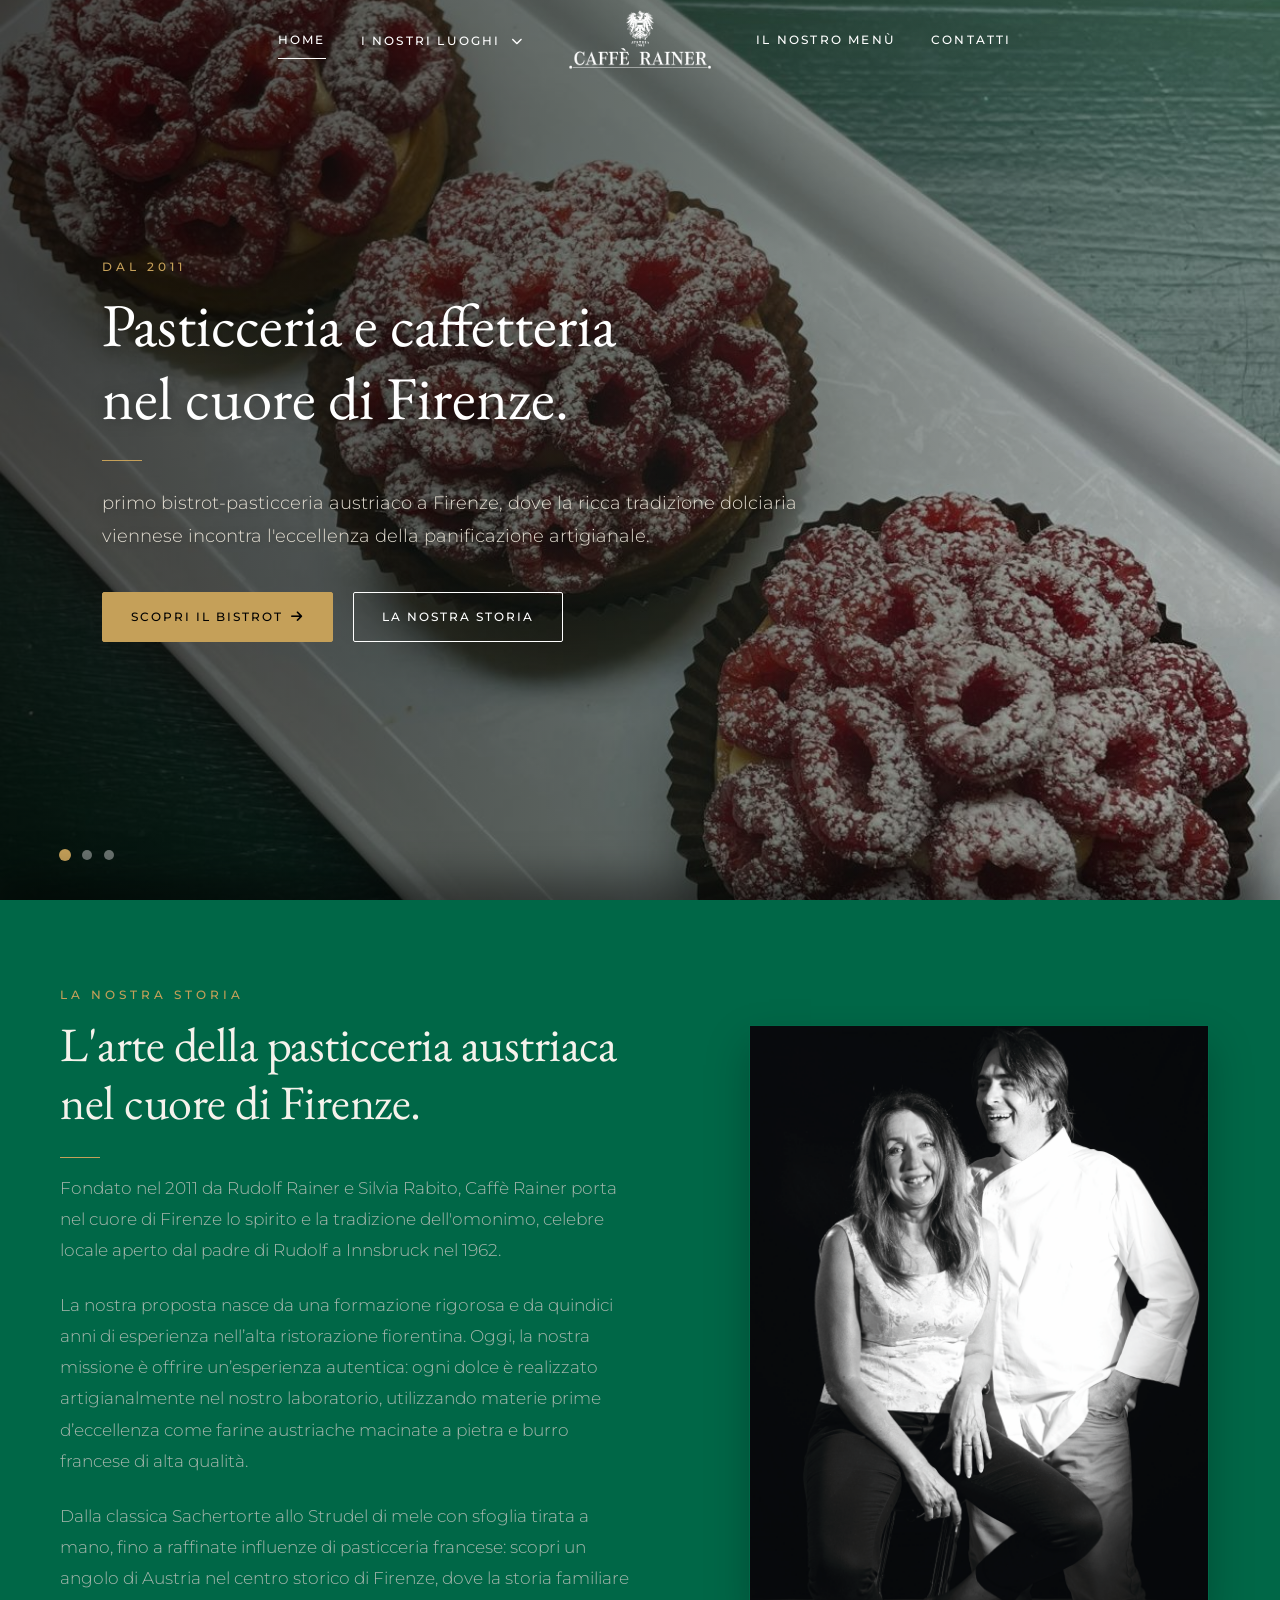
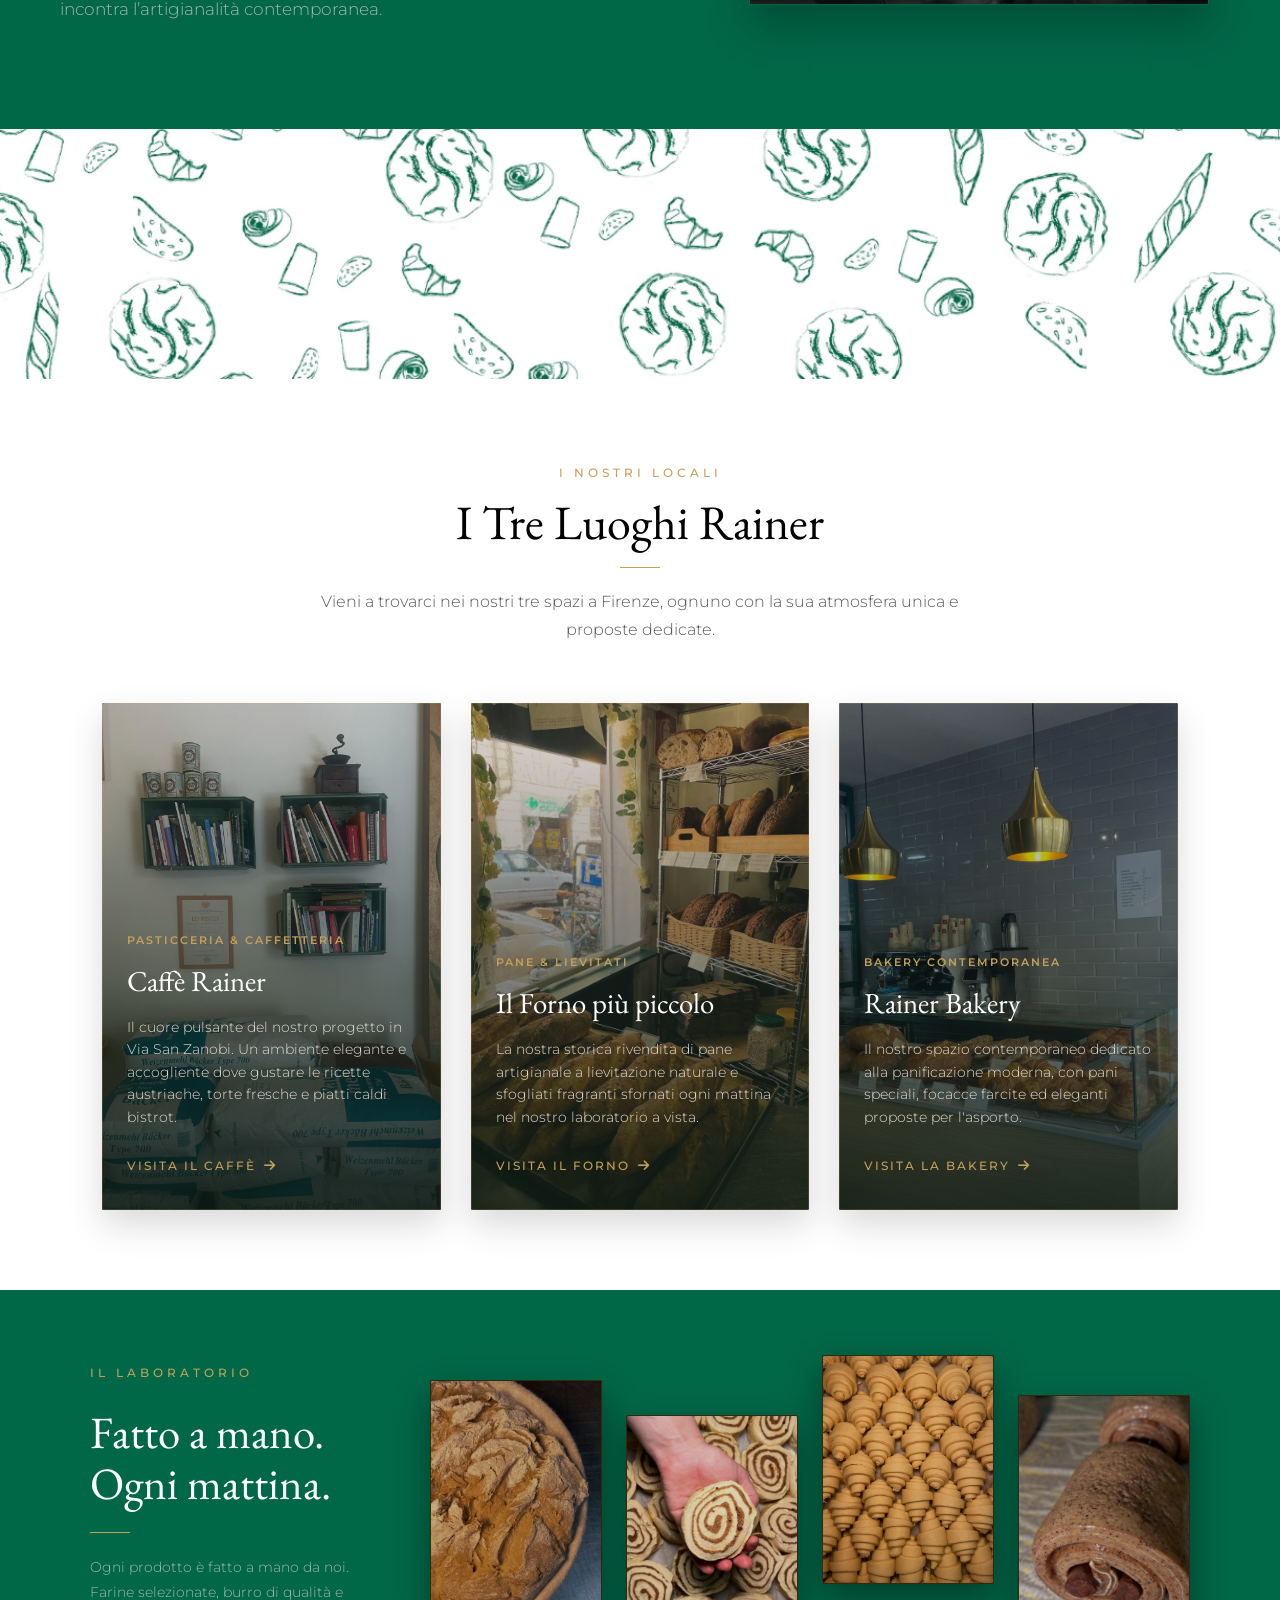
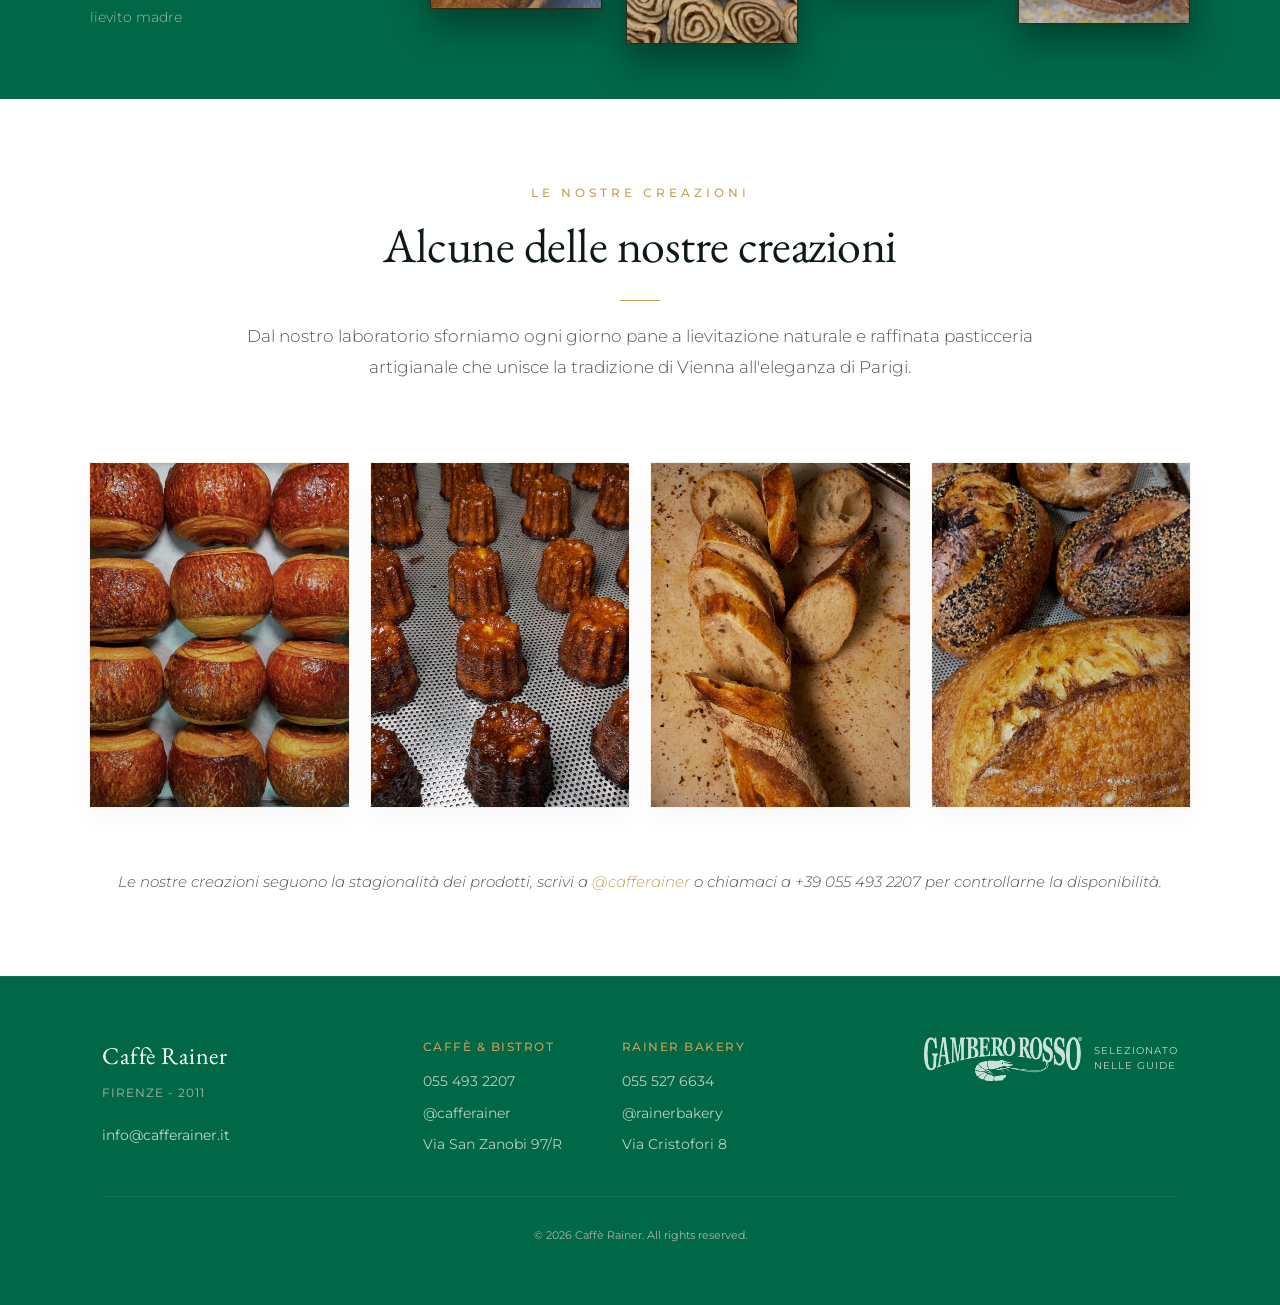
==== commit 7cafa9c1: "minor change (divider)" ====
--- a/index.html
+++ b/index.html
@@ -141,6 +141,10 @@
             </div>
         </section>
 
+        <div class="pattern-divider">
+            <img src="img_bg/bg-pattern.png" alt="Rainer Pattern" class="pattern-divider-img">
+        </div>
+
         <!-- SEZIONE I NOSTRI LUOGHI (CARDS GRID) -->
         <section id="luoghi" class="places-grid-section">
             <div class="places-grid-header">
--- a/css/header.css
+++ b/css/header.css
@@ -330,7 +330,7 @@
 }
 
 .home-page {
-    padding-top: 0;
+    padding-top: 0 !important;
 }
 
 main {
--- a/css/sections.css
+++ b/css/sections.css
@@ -551,7 +551,6 @@
 .places-grid-section {
     padding: 80px 8%;
     background-color: #ffffff;
-    border-top: 1px solid rgba(197, 160, 89, 0.15);
 }
 
 .places-grid-header {
@@ -726,4 +725,19 @@
     z-index: 10;
     background-color: var(--bg-dark);
     box-shadow: 0 -20px 40px rgba(0, 0, 0, 0.45);
+}
+
+.pattern-divider {
+    width: 100%;
+    height: 250px;
+    overflow: hidden;
+    background-color: transparent !important;
+}
+
+.pattern-divider-img {
+    width: 100%;
+    height: 100%;
+    object-fit: cover;
+    object-position: center bottom;
+    display: block;
 }
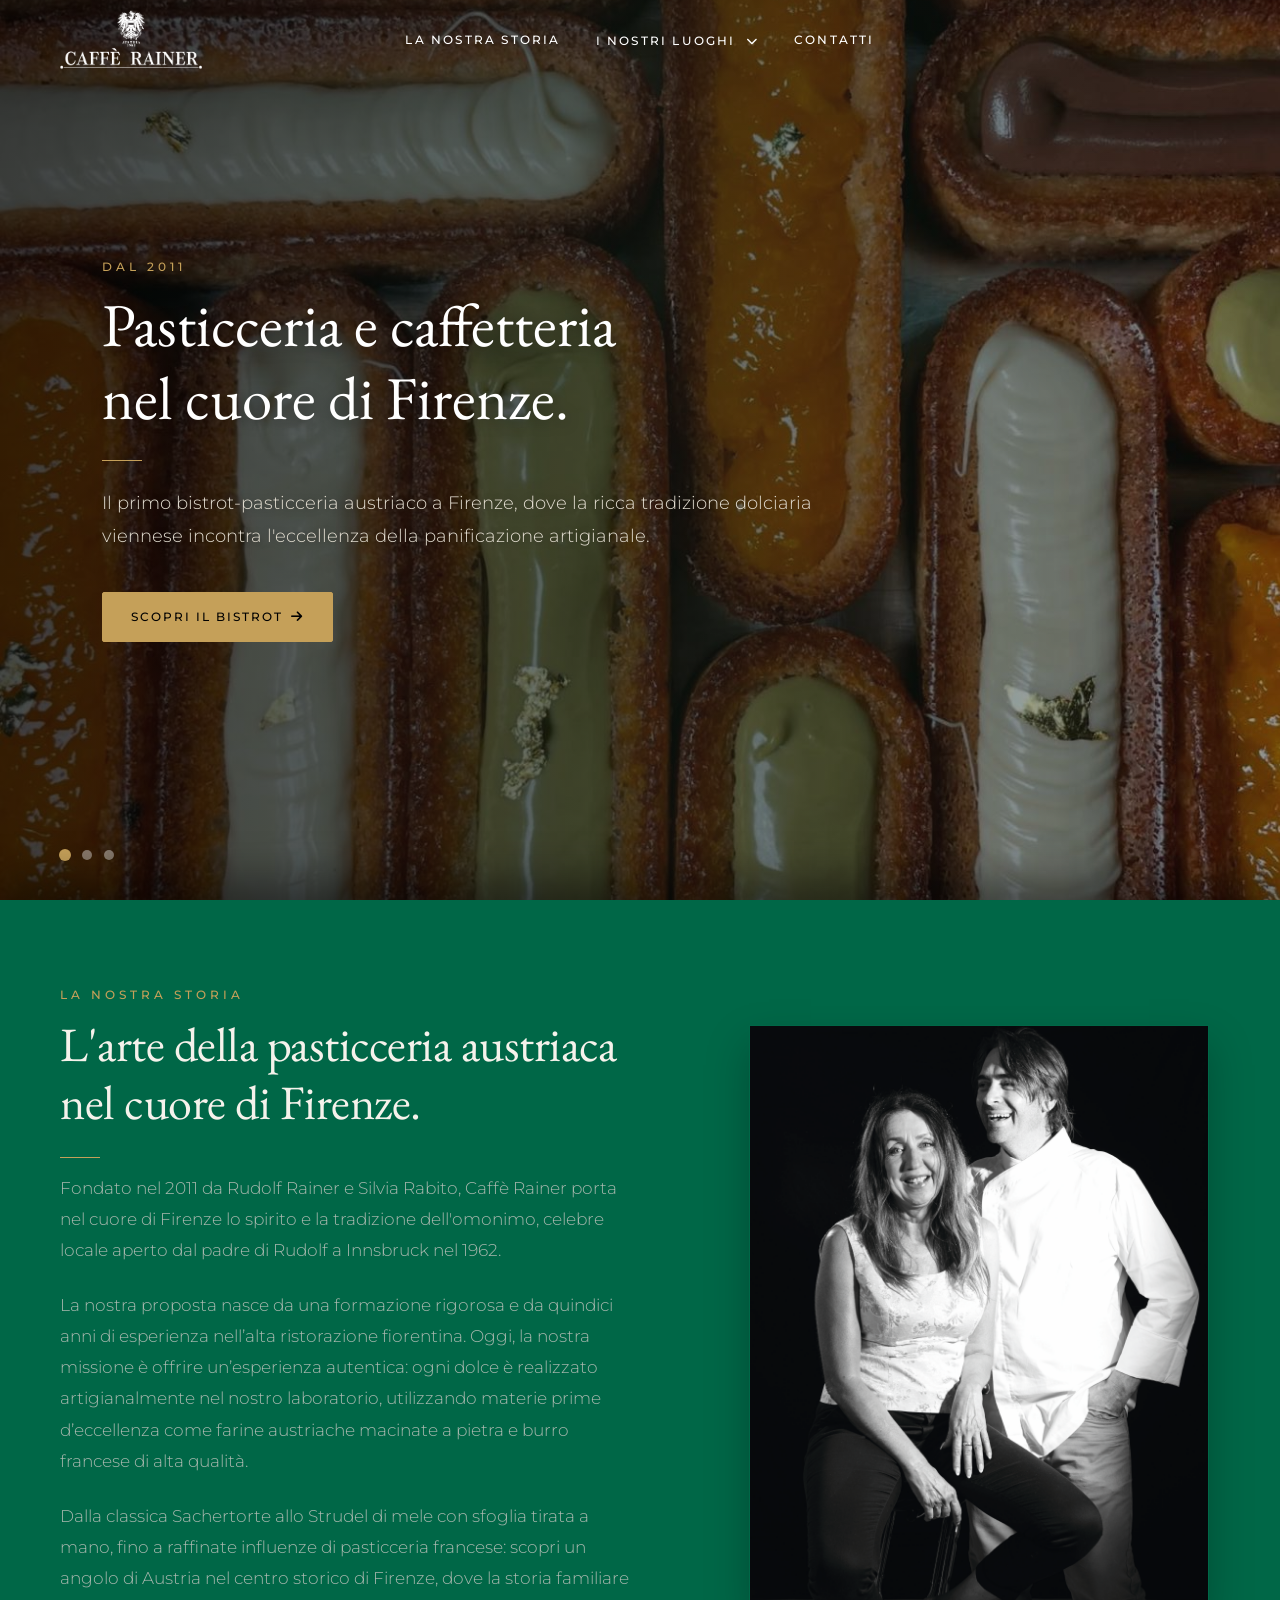
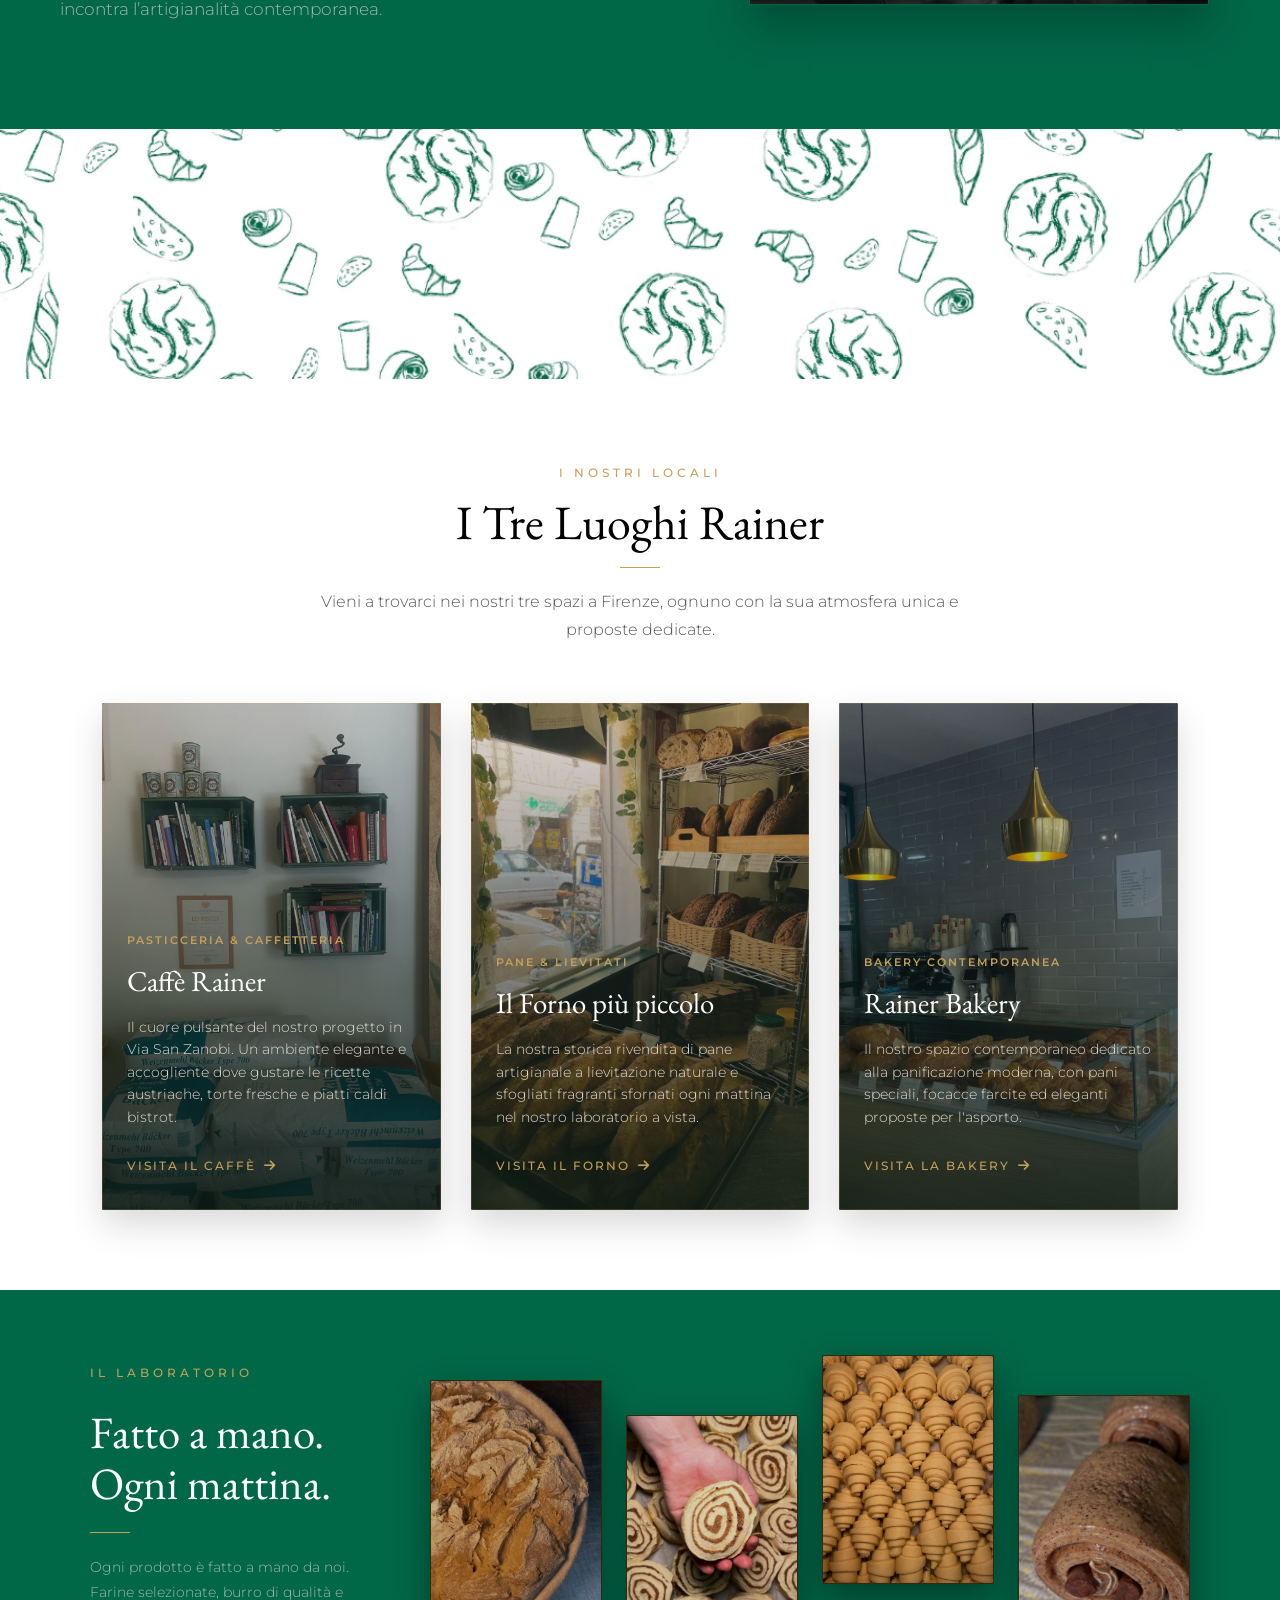
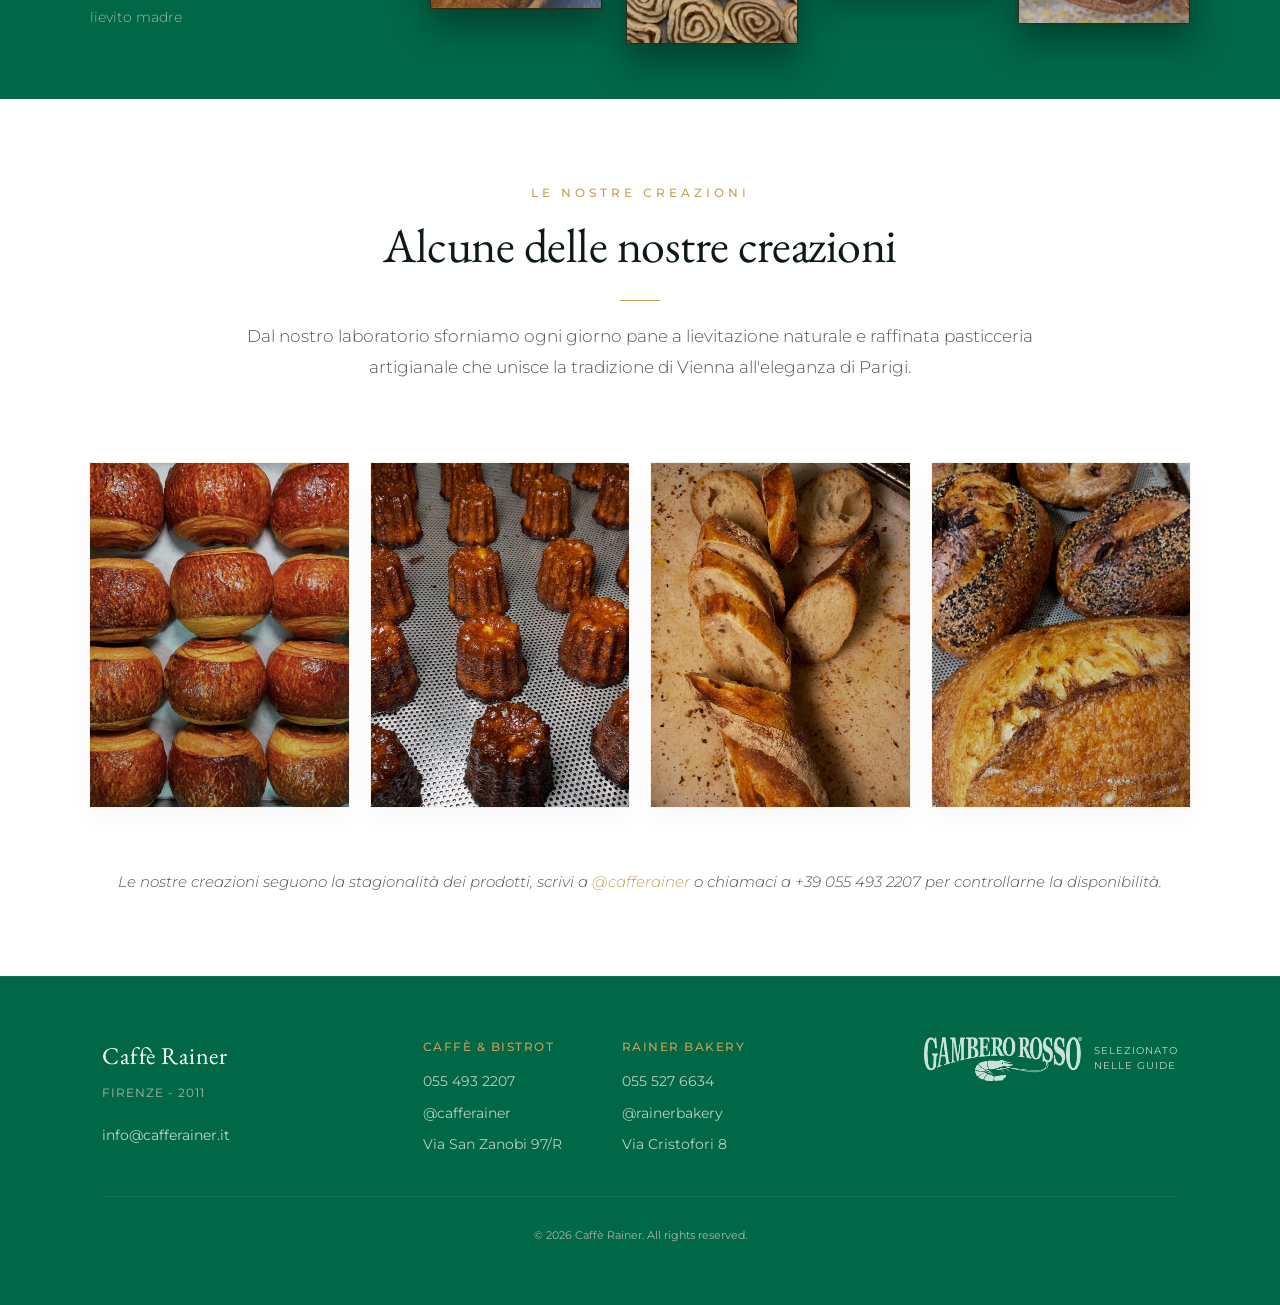
==== commit 662fbb9e: "minor changes" ====
--- a/index.html
+++ b/index.html
@@ -22,28 +22,23 @@
 </head>
 
 <body class="home-page">
-
     <header class="main-header">
-        <nav class="header-nav header-nav-left">
-            <a href="index.html" class="nav-btn active-nav">Home</a>
-            <div class="dropdown">
-                <a class="nav-btn dropdown-toggle">I Nostri Luoghi <i class="fa-solid fa-chevron-down dropdown-arrow"></i></a>
-                <div class="dropdown-menu">
-                    <a href="caffe-rainer.html">Caffè Rainer</a>
-                    <a href="forno-storico.html">Il Forno più piccolo</a>
-                    <a href="bakery.html">Rainer Bakery</a>
-                </div>
-            </div>
-        </nav>
-
         <div class="logo-container">
             <a href="index.html">
                 <img src="img_pieghevole/logoRainer.png" alt="Caffè Rainer Logo" class="gambero-logo">
             </a>
         </div>
 
-        <nav class="header-nav header-nav-right">
-            <a href="menu.html" class="nav-btn">Il Nostro Menù</a>
+        <nav class="header-nav header-nav-center">
+            <a href="#filosofia" class="nav-btn">La Nostra Storia</a>
+            <div class="dropdown">
+                <a class="nav-btn dropdown-toggle">I Nostri Luoghi <i class="fa-solid fa-chevron-down dropdown-arrow"></i></a>
+                <div class="dropdown-menu">
+                    <a href="caffe-rainer.html">Caffè Rainer</a>
+                    <a href="forno-storico.html">Il Forno</a>
+                    <a href="bakery.html">Rainer Bakery</a>
+                </div>
+            </div>
             <a href="contatti.html" class="nav-btn">Contatti</a>
         </nav>
 
@@ -56,12 +51,11 @@
 
     <div class="mobile-menu-overlay" id="mobileMenu">
         <nav class="mobile-nav">
-            <a href="index.html" class="mobile-nav-btn active-nav">Home</a>
+            <a href="#filosofia" class="mobile-nav-btn">La Nostra Storia</a>
             <span class="mobile-nav-heading">I Nostri Luoghi</span>
             <a href="caffe-rainer.html" class="mobile-nav-sub-btn">Caffè Rainer</a>
-            <a href="forno-storico.html" class="mobile-nav-sub-btn">Il Forno più piccolo</a>
+            <a href="forno-storico.html" class="mobile-nav-sub-btn">Il Forno</a>
             <a href="bakery.html" class="mobile-nav-sub-btn">Rainer Bakery</a>
-            <a href="menu.html" class="mobile-nav-btn">Il Nostro Menù</a>
             <a href="contatti.html" class="mobile-nav-btn">Contatti</a>
             <div class="mobile-socials">
                 <a href="https://instagram.com/cafferainer" target="_blank" aria-label="Instagram" class="mobile-social-link"><i class="fa-brands fa-instagram"></i></a>
@@ -73,10 +67,10 @@
         <section class="hero-section hero-fullwidth">
             <div class="hero-bg-wrapper">
                 <div class="hero-slide active">
+                    <img src="img_pieghevole/financier.jpeg" alt="Interni Caffè Rainer" class="hero-bg-img">
+                </div>
+                <div class="hero-slide">
                     <img src="img_caffe/mini2.jpeg" alt="Pasticceria artigianale Caffè Rainer" class="hero-bg-img">
-                </div>
-                <div class="hero-slide">
-                    <img src="img_pieghevole/financier.jpeg" alt="Interni Caffè Rainer" class="hero-bg-img">
                 </div>
                 <div class="hero-slide">
                     <img src="img_hero/bread_hero.jpeg" alt="Panificazione Caffè Rainer" class="hero-bg-img">
@@ -89,19 +83,46 @@
                 <button class="hero-dot" data-slide="2" aria-label="Slide 3"></button>
             </div>
             <div class="hero-content-container">
-                <div class="hero-content">
+                <div class="hero-content active">
                     <span class="gold-subtitle anim-fade-up" style="animation-delay: 0.1s;">DAL 2011</span>
                     <h1 class="hero-title anim-fade-up" style="animation-delay: 0.3s;">Pasticceria e caffetteria<br>nel cuore di Firenze.</h1>
                     <div class="gold-line center-aligned anim-fade-up" style="animation-delay: 0.5s;"></div>
                     <p class="hero-description anim-fade-up" style="animation-delay: 0.6s;">
-                         primo bistrot-pasticceria austriaco a Firenze, dove la ricca tradizione dolciaria viennese incontra l'eccellenza della panificazione artigianale.
+                         Il primo bistrot-pasticceria austriaco a Firenze, dove la ricca tradizione dolciaria viennese incontra l'eccellenza della panificazione artigianale.
                     </p>
                     <div class="hero-actions anim-fade-up" style="animation-delay: 0.8s;">
                         <a href="caffe-rainer.html" class="btn-hero btn-primary">
                             <span>Scopri il Bistrot</span>
                             <i class="fa-solid fa-arrow-right btn-arrow"></i>
                         </a>
-                        <a href="#filosofia" class="btn-hero btn-secondary-light">La nostra storia</a>
+                    </div>
+                </div>
+                <div class="hero-content">
+                    <span class="gold-subtitle">IL FORNO ARTIGIANALE</span>
+                    <h1 class="hero-title">Il Forno più piccolo<br>di Firenze.</h1>
+                    <div class="gold-line center-aligned"></div>
+                    <p class="hero-description">
+                        Nel nostro storico forno artigianale utilizziamo esclusivamente farine biologiche macinate a pietra e lievito madre a fermentazione naturale.
+                    </p>
+                    <div class="hero-actions">
+                        <a href="forno-storico.html" class="btn-hero btn-primary">
+                            <span>Visita il Forno</span>
+                            <i class="fa-solid fa-arrow-right btn-arrow"></i>
+                        </a>
+                    </div>
+                </div>
+                <div class="hero-content">
+                    <span class="gold-subtitle">RAINER BAKERY</span>
+                    <h1 class="hero-title">La bakery contemporanea<br>a Firenze.</h1>
+                    <div class="gold-line center-aligned"></div>
+                    <p class="hero-description">
+                        Il nostro spazio contemporaneo dedicato alla panificazione moderna, con pani speciali, focacce farcite ed eleganti proposte per l'asporto.
+                    </p>
+                    <div class="hero-actions">
+                        <a href="bakery.html" class="btn-hero btn-primary">
+                            <span>Visita la Bakery</span>
+                            <i class="fa-solid fa-arrow-right btn-arrow"></i>
+                        </a>
                     </div>
                 </div>
             </div>
--- a/css/header.css
+++ b/css/header.css
@@ -54,14 +54,13 @@
     flex: 1;
 }
 
-.header-nav-left {
-    justify-content: flex-end;
-    margin-right: 45px;
-}
-
-.header-nav-right {
-    justify-content: flex-start;
-    margin-left: 45px;
+.header-nav-center {
+    position: absolute;
+    left: 50%;
+    transform: translateX(-50%);
+    display: flex;
+    align-items: center;
+    gap: 35px;
 }
 
 .nav-btn {
--- a/css/hero.css
+++ b/css/hero.css
@@ -106,6 +106,20 @@
     display: flex;
     flex-direction: column;
     align-items: flex-start;
+    opacity: 0;
+    pointer-events: none;
+    transition: opacity 0.6s ease, transform 0.6s ease;
+    transform: translateY(20px);
+}
+
+.hero-content.active {
+    opacity: 1;
+    pointer-events: auto;
+    transform: translateY(0);
+}
+
+.hero-content:not(.active) {
+    position: absolute;
 }
 
 .hero-title {
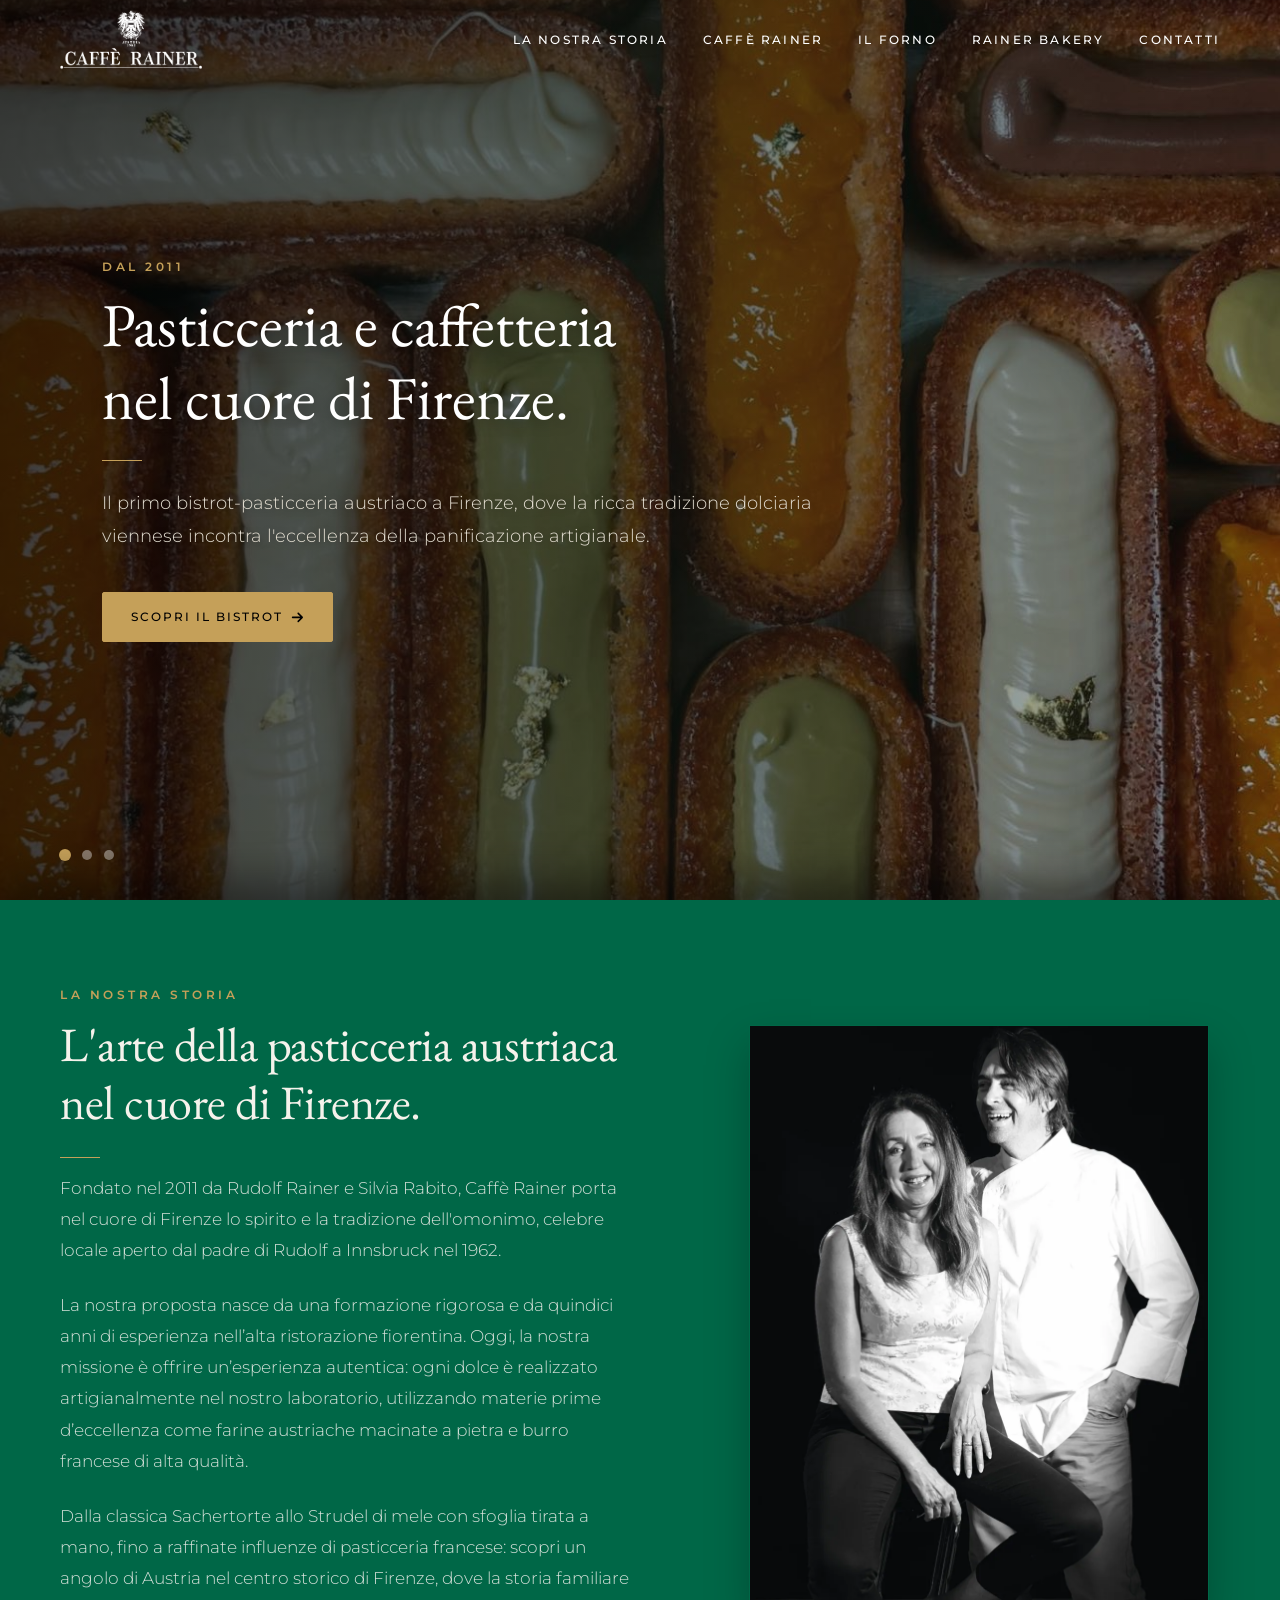
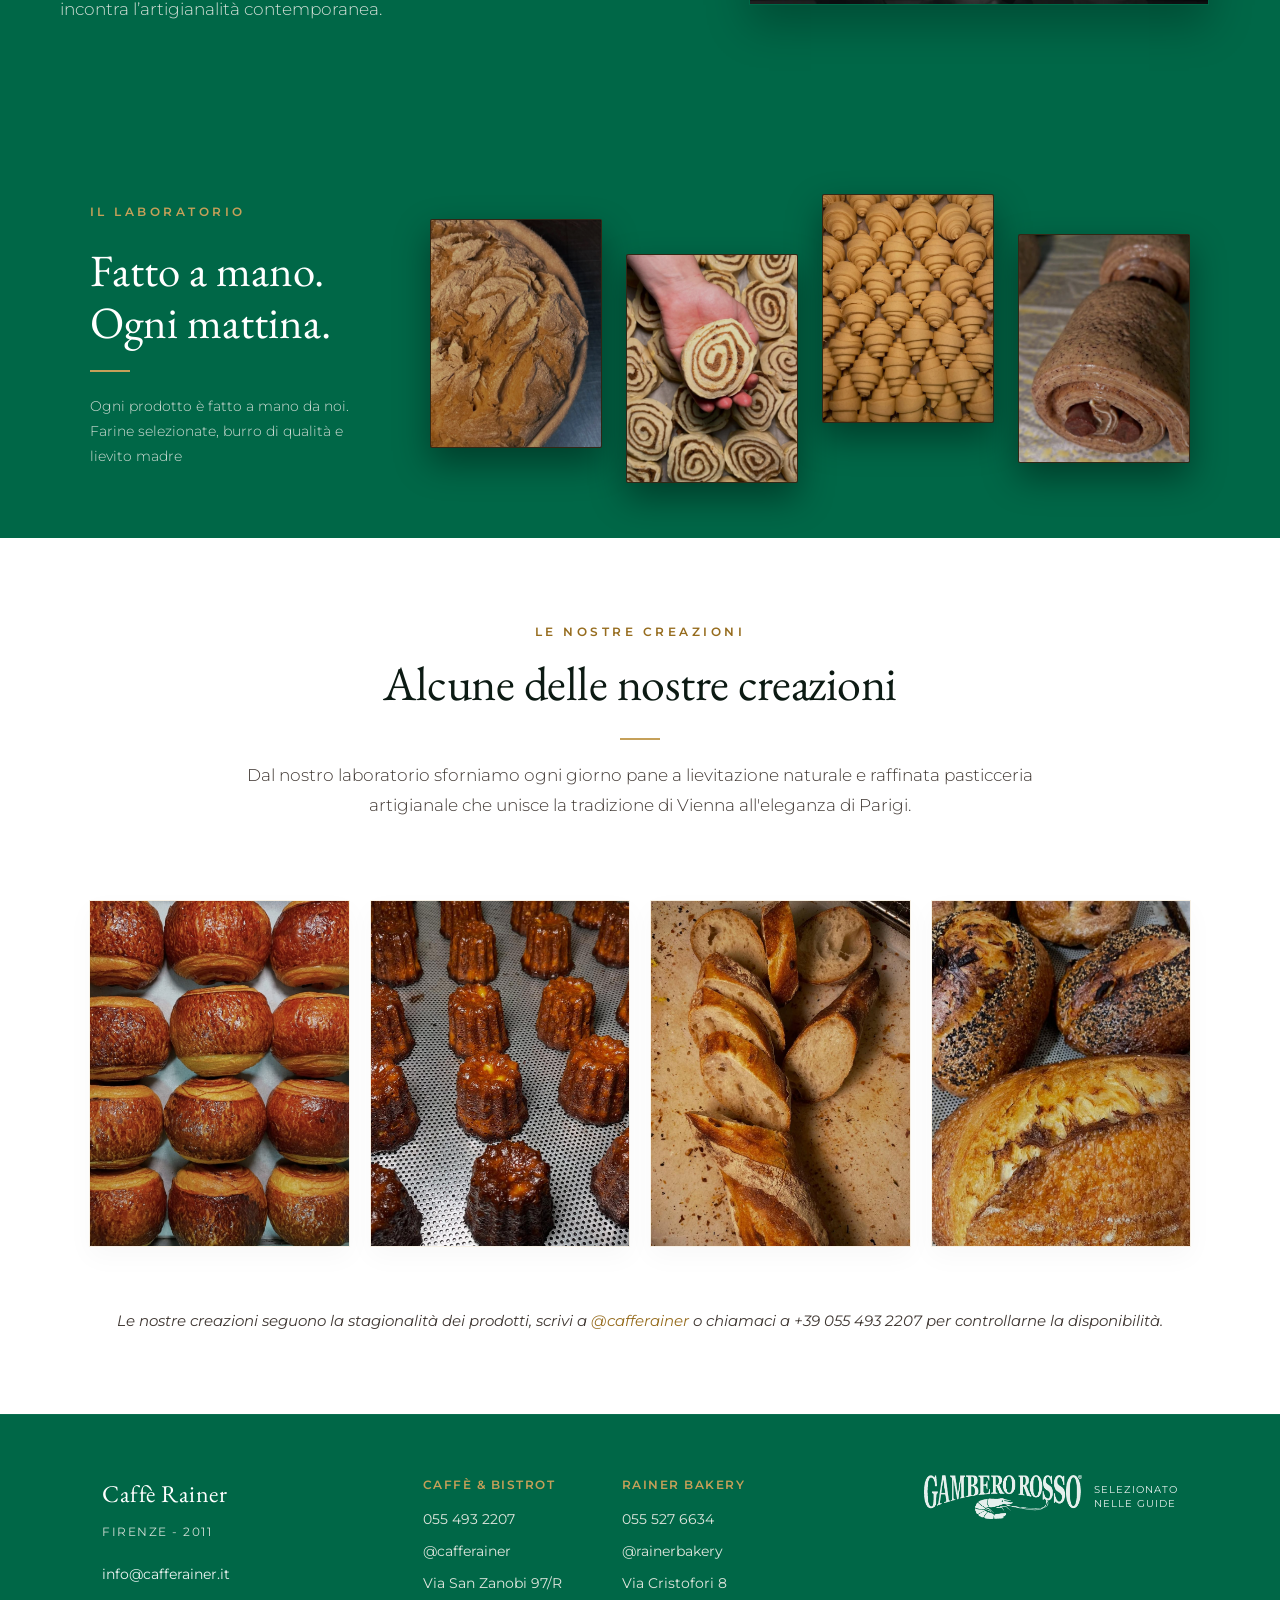
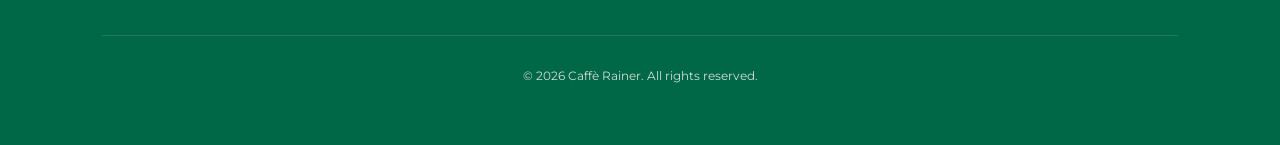
==== commit 71a28356: "minor changes" ====
--- a/index.html
+++ b/index.html
@@ -7,11 +7,8 @@
     <title>Caffè Rainer | Firenze</title>
     <link rel="preconnect" href="https://fonts.googleapis.com">
     <link rel="preconnect" href="https://fonts.gstatic.com" crossorigin>
-    <link
-        href="https://fonts.googleapis.com/css2?family=Montserrat:wght@300;400;500&family=Playfair+Display:ital,wght@0,400;0,600;1,400&display=swap"
+    <link href="https://fonts.googleapis.com/css2?family=EB+Garamond&family=Montserrat:wght@300;400;500&display=swap"
         rel="stylesheet">
-    <link href='https://fonts.googleapis.com/css?family=EB Garamond' rel='stylesheet'>
-    <link rel="stylesheet" href="https://cdnjs.cloudflare.com/ajax/libs/font-awesome/6.4.0/css/all.min.css">
 
     <link rel="stylesheet" href="css/variables.css">
     <link rel="stylesheet" href="css/base.css">
@@ -31,14 +28,9 @@
 
         <nav class="header-nav header-nav-center">
             <a href="#filosofia" class="nav-btn">La Nostra Storia</a>
-            <div class="dropdown">
-                <a class="nav-btn dropdown-toggle">I Nostri Luoghi <i class="fa-solid fa-chevron-down dropdown-arrow"></i></a>
-                <div class="dropdown-menu">
-                    <a href="caffe-rainer.html">Caffè Rainer</a>
-                    <a href="forno-storico.html">Il Forno</a>
-                    <a href="bakery.html">Rainer Bakery</a>
-                </div>
-            </div>
+            <a href="caffe-rainer.html" class="nav-btn">Caffè Rainer</a>
+            <a href="forno-storico.html" class="nav-btn">Il Forno</a>
+            <a href="bakery.html" class="nav-btn">Rainer Bakery</a>    
             <a href="contatti.html" class="nav-btn">Contatti</a>
         </nav>
 
@@ -58,8 +50,8 @@
             <a href="bakery.html" class="mobile-nav-sub-btn">Rainer Bakery</a>
             <a href="contatti.html" class="mobile-nav-btn">Contatti</a>
             <div class="mobile-socials">
-                <a href="https://instagram.com/cafferainer" target="_blank" aria-label="Instagram" class="mobile-social-link"><i class="fa-brands fa-instagram"></i></a>
-                <a href="https://www.facebook.com/cafferainer" target="_blank" aria-label="Facebook" class="mobile-social-link"><i class="fa-brands fa-facebook-f"></i></a>
+                <a href="https://instagram.com/cafferainer" target="_blank" aria-label="Instagram" class="mobile-social-link"><svg class="svg-icon" aria-hidden="true" focusable="false" viewBox="0 0 448 512"><path d="M224.1 141c-63.6 0-114.9 51.3-114.9 114.9s51.3 114.9 114.9 114.9S339 319.5 339 255.9 287.7 141 224.1 141zm0 189.6c-41.1 0-74.7-33.5-74.7-74.7s33.5-74.7 74.7-74.7 74.7 33.5 74.7 74.7-33.6 74.7-74.7 74.7zm146.4-194.3c0 14.9-12 26.8-26.8 26.8-14.9 0-26.8-12-26.8-26.8s12-26.8 26.8-26.8 26.8 12 26.8 26.8zm76.1 27.2c-1.7-35.9-9.9-67.7-36.2-93.9-26.2-26.2-58-34.4-93.9-36.2-37-2.1-147.9-2.1-184.9 0-35.8 1.7-67.6 9.9-93.9 36.1s-34.4 58-36.2 93.9c-2.1 37-2.1 147.9 0 184.9 1.7 35.9 9.9 67.7 36.2 93.9s58 34.4 93.9 36.2c37 2.1 147.9 2.1 184.9 0 35.9-1.7 67.7-9.9 93.9-36.2 26.2-26.2 34.4-58 36.2-93.9 2.1-37 2.1-147.8 0-184.8zM398.8 388c-7.8 19.6-22.9 34.7-42.6 42.6-29.5 11.7-99.5 9-132.1 9s-102.7 2.6-132.1-9c-19.6-7.8-34.7-22.9-42.6-42.6-11.7-29.5-9-99.5-9-132.1s-2.6-102.7 9-132.1c7.8-19.6 22.9-34.7 42.6-42.6 29.5-11.7 99.5-9 132.1-9s102.7-2.6 132.1 9c19.6 7.8 34.7 22.9 42.6 42.6 11.7 29.5 9 99.5 9 132.1s2.7 102.7-9 132.1z"/></svg></a>
+                <a href="https://www.facebook.com/cafferainer" target="_blank" aria-label="Facebook" class="mobile-social-link"><svg class="svg-icon" aria-hidden="true" focusable="false" viewBox="0 0 320 512"><path d="M279.14 288l14.22-92.66h-88.91v-60.13c0-25.35 12.42-50.06 52.24-50.06h40.42V6.26S260.43 0 225.36 0c-73.22 0-121.08 44.38-121.08 124.72v70.62H22.89V288h81.39v224h100.17V288z"/></svg></a>
             </div>
         </nav>
     </div>
@@ -67,13 +59,13 @@
         <section class="hero-section hero-fullwidth">
             <div class="hero-bg-wrapper">
                 <div class="hero-slide active">
-                    <img src="img_pieghevole/financier.jpeg" alt="Interni Caffè Rainer" class="hero-bg-img">
+                    <img src="img_pieghevole/financier.jpeg" alt="Interni Caffè Rainer" class="hero-bg-img" fetchpriority="high" decoding="async">
                 </div>
                 <div class="hero-slide">
-                    <img src="img_caffe/mini2.jpeg" alt="Pasticceria artigianale Caffè Rainer" class="hero-bg-img">
+                    <img src="img_caffe/mini2.jpeg" alt="Pasticceria artigianale Caffè Rainer" class="hero-bg-img" decoding="async">
                 </div>
                 <div class="hero-slide">
-                    <img src="img_hero/bread_hero.jpeg" alt="Panificazione Caffè Rainer" class="hero-bg-img">
+                    <img src="img_hero/bread_hero.jpeg" alt="Panificazione Caffè Rainer" class="hero-bg-img" decoding="async">
                 </div>
                 <div class="hero-overlay"></div>
             </div>
@@ -93,7 +85,7 @@
                     <div class="hero-actions anim-fade-up" style="animation-delay: 0.8s;">
                         <a href="caffe-rainer.html" class="btn-hero btn-primary">
                             <span>Scopri il Bistrot</span>
-                            <i class="fa-solid fa-arrow-right btn-arrow"></i>
+                            <svg class="svg-icon btn-arrow" aria-hidden="true" focusable="false" viewBox="0 0 448 512"><path d="M438.6 278.6c12.5-12.5 12.5-32.8 0-45.3l-160-160c-12.5-12.5-32.8-12.5-45.3 0s-12.5 32.8 0 45.3L338.8 224 32 224c-17.7 0-32 14.3-32 32s14.3 32 32 32l306.7 0L233.4 393.4c-12.5 12.5-12.5 32.8 0 45.3s32.8 12.5 45.3 0l160-160z"/></svg>
                         </a>
                     </div>
                 </div>
@@ -107,7 +99,7 @@
                     <div class="hero-actions">
                         <a href="forno-storico.html" class="btn-hero btn-primary">
                             <span>Visita il Forno</span>
-                            <i class="fa-solid fa-arrow-right btn-arrow"></i>
+                            <svg class="svg-icon btn-arrow" aria-hidden="true" focusable="false" viewBox="0 0 448 512"><path d="M438.6 278.6c12.5-12.5 12.5-32.8 0-45.3l-160-160c-12.5-12.5-32.8-12.5-45.3 0s-12.5 32.8 0 45.3L338.8 224 32 224c-17.7 0-32 14.3-32 32s14.3 32 32 32l306.7 0L233.4 393.4c-12.5 12.5-12.5 32.8 0 45.3s32.8 12.5 45.3 0l160-160z"/></svg>
                         </a>
                     </div>
                 </div>
@@ -121,7 +113,7 @@
                     <div class="hero-actions">
                         <a href="bakery.html" class="btn-hero btn-primary">
                             <span>Visita la Bakery</span>
-                            <i class="fa-solid fa-arrow-right btn-arrow"></i>
+                            <svg class="svg-icon btn-arrow" aria-hidden="true" focusable="false" viewBox="0 0 448 512"><path d="M438.6 278.6c12.5-12.5 12.5-32.8 0-45.3l-160-160c-12.5-12.5-32.8-12.5-45.3 0s-12.5 32.8 0 45.3L338.8 224 32 224c-17.7 0-32 14.3-32 32s14.3 32 32 32l306.7 0L233.4 393.4c-12.5 12.5-12.5 32.8 0 45.3s32.8 12.5 45.3 0l160-160z"/></svg>
                         </a>
                     </div>
                 </div>
@@ -151,78 +143,14 @@
                     </div>
                     <button class="read-more-btn" id="readMoreStoryBtn" aria-label="Leggi di più sulla nostra storia">
                         <span>Leggi di più</span>
-                        <i class="fa-solid fa-chevron-down"></i>
+                        <svg class="svg-icon" aria-hidden="true" focusable="false" viewBox="0 0 512 512"><path d="M233.4 406.6c12.5 12.5 32.8 12.5 45.3 0l192-192c12.5-12.5 12.5-32.8 0-45.3s-32.8-12.5-45.3 0L256 338.7 86.6 169.4c-12.5-12.5-32.8-12.5-45.3 0s-12.5 32.8 0 45.3l192 192z"/></svg>
                     </button>
                 </div>
                 <div class="philosophy-image-col">
                     <div class="image-stack-wrapper">
-                        <img src="img_pieghevole/silviaRudi.png" alt="Rainer e Silvia" class="philosophy-img main-img">
-                    </div>
-                </div>
-            </div>
-        </section>
-
-        <div class="pattern-divider">
-            <img src="img_bg/bg-pattern.png" alt="Rainer Pattern" class="pattern-divider-img">
-        </div>
-
-        <!-- SEZIONE I NOSTRI LUOGHI (CARDS GRID) -->
-        <section id="luoghi" class="places-grid-section">
-            <div class="places-grid-header">
-                <span class="gold-subtitle">I NOSTRI LOCALI</span>
-                <h2>I Tre Luoghi Rainer</h2>
-                <div class="gold-line center"></div>
-                <p class="places-grid-intro">Vieni a trovarci nei nostri tre spazi a Firenze, ognuno con la sua atmosfera unica e proposte dedicate.</p>
-            </div>
-
-            <div class="places-cards-container">
-                <!-- Card 1: Caffè Rainer -->
-                <article class="place-grid-card">
-                    <div class="place-card-img-wrap">
-                        <img src="img_locali/interno_caffe.jpeg" alt="Caffè Rainer Interno">
-                    </div>
-                    <div class="place-card-content">
-                        <span class="place-card-tag">Pasticceria & Caffetteria</span>
-                        <h3>Caffè Rainer</h3>
-                        <p>Il cuore pulsante del nostro progetto in Via San Zanobi. Un ambiente elegante e accogliente dove gustare le ricette austriache, torte fresche e piatti caldi bistrot.</p>
-                        <a href="caffe-rainer.html" class="btn-card-link">
-                            <span>Visita il Caffè</span>
-                            <i class="fa-solid fa-arrow-right"></i>
-                        </a>
-                    </div>
-                </article>
-
-                <!-- Card 2: Il Forno più piccolo -->
-                <article class="place-grid-card">
-                    <div class="place-card-img-wrap">
-                        <img src="img_locali/interno_forno.jpeg" alt="Il Forno più piccolo Interno">
-                    </div>
-                    <div class="place-card-content">
-                        <span class="place-card-tag">Pane & Lievitati</span>
-                        <h3>Il Forno più piccolo</h3>
-                        <p>La nostra storica rivendita di pane artigianale a lievitazione naturale e sfogliati fragranti sfornati ogni mattina nel nostro laboratorio a vista.</p>
-                        <a href="forno-storico.html" class="btn-card-link">
-                            <span>Visita Il Forno</span>
-                            <i class="fa-solid fa-arrow-right"></i>
-                        </a>
-                    </div>
-                </article>
-
-                <!-- Card 3: Rainer Bakery -->
-                <article class="place-grid-card">
-                    <div class="place-card-img-wrap">
-                        <img src="img_locali/interno_bakery.jpeg" alt="Rainer Bakery Interno">
-                    </div>
-                    <div class="place-card-content">
-                        <span class="place-card-tag">Bakery Contemporanea</span>
-                        <h3>Rainer Bakery</h3>
-                        <p>Il nostro spazio contemporaneo dedicato alla panificazione moderna, con pani speciali, focacce farcite ed eleganti proposte per l'asporto.</p>
-                        <a href="bakery.html" class="btn-card-link">
-                            <span>Visita la Bakery</span>
-                            <i class="fa-solid fa-arrow-right"></i>
-                        </a>
-                    </div>
-                </article>
+                        <img src="img_pieghevole/silviaRudi.webp" alt="Rainer e Silvia" class="philosophy-img main-img" loading="lazy" decoding="async">
+                    </div>
+                </div>
             </div>
         </section>
 
@@ -236,16 +164,16 @@
             </div>
             <div class="handmade-photos">
                 <div class="handmade-photo-item item-1">
-                    <div class="photo-wrap"><img src="img_handmade/segale_hm.jpeg" alt="Pane artigianale"></div>
+                    <div class="photo-wrap"><img src="img_handmade/segale_hm.jpeg" alt="Pane artigianale" loading="lazy" decoding="async"></div>
                 </div>
                 <div class="handmade-photo-item item-2">
-                    <div class="photo-wrap"><img src="img_handmade/cinnamon_hm.jpeg" alt="Lavorazione artigianale"></div>
+                    <div class="photo-wrap"><img src="img_handmade/cinnamon_hm.jpeg" alt="Lavorazione artigianale" loading="lazy" decoding="async"></div>
                 </div>
                 <div class="handmade-photo-item item-3">
-                    <div class="photo-wrap"><img src="img_handmade/croiss_hm.jpeg" alt="Sfoglia artigianale"></div>
+                    <div class="photo-wrap"><img src="img_handmade/croiss_hm.jpeg" alt="Sfoglia artigianale" loading="lazy" decoding="async"></div>
                 </div>
                 <div class="handmade-photo-item item-4">
-                    <div class="photo-wrap"><img src="img_handmade/pain_hm.jpeg" alt="Prodotti freschi"></div>
+                    <div class="photo-wrap"><img src="img_handmade/pain_hm.jpeg" alt="Prodotti freschi" loading="lazy" decoding="async"></div>
                 </div>
             </div>
         </section>
@@ -263,32 +191,32 @@
                 <!-- Prodotto 1: Pain au Chocolat (Pasticceria) -->
                 <article class="product-item">
                     <div class="img-swap">
-                        <img src="img_pieghevole/pain_au_chocolat.jpeg" class="img-main" alt="Pain au Chocolat">
-                        <img src="img_pieghevole/pain_au_chocolat_after.jpeg" class="img-hover" alt="Pain au Chocolat Sezione">
+                        <img src="img_pieghevole/pain_au_chocolat.jpeg" class="img-main" alt="Pain au Chocolat" loading="lazy" decoding="async">
+                        <img src="img_pieghevole/pain_au_chocolat_after.jpeg" class="img-hover" alt="Pain au Chocolat Sezione" loading="lazy" decoding="async">
                     </div>
                 </article>
 
                 <!-- Prodotto 2: Cannelés (Pasticceria) -->
                 <article class="product-item">
                     <div class="img-swap">
-                        <img src="img_pieghevole/cannelès.jpeg" class="img-main" alt="Cannelés">
-                        <img src="img_pieghevole/canneles_after.jpeg" class="img-hover" alt="Cannelés Dettaglio">
+                        <img src="img_pieghevole/cannelès.jpeg" class="img-main" alt="Cannelés" loading="lazy" decoding="async">
+                        <img src="img_pieghevole/canneles_after.jpeg" class="img-hover" alt="Cannelés Dettaglio" loading="lazy" decoding="async">
                     </div>
                 </article>
 
                 <!-- Prodotto 3: Baguette (Forno) -->
                 <article class="product-item">
                     <div class="img-swap">
-                        <img src="img_pieghevole/baguette.jpeg" class="img-main" alt="Baguette">
-                        <img src="img_pieghevole/baguette_after.jpeg" class="img-hover" alt="Baguette Dettaglio">
+                        <img src="img_pieghevole/baguette.jpeg" class="img-main" alt="Baguette" loading="lazy" decoding="async">
+                        <img src="img_pieghevole/baguette_after.jpeg" class="img-hover" alt="Baguette Dettaglio" loading="lazy" decoding="async">
                     </div>
                 </article>
 
                 <!-- Prodotto 4: Pane Artigianale (Forno) -->
                 <article class="product-item">
                     <div class="img-swap">
-                        <img src="img_pieghevole/bread.jpeg" class="img-main" alt="Pane Artigianale">
-                        <img src="img_pieghevole/bread_after.jpeg" class="img-hover" alt="Pane Artigianale Sezione">
+                        <img src="img_pieghevole/bread.jpeg" class="img-main" alt="Pane Artigianale" loading="lazy" decoding="async">
+                        <img src="img_pieghevole/bread_after.jpeg" class="img-hover" alt="Pane Artigianale Sezione" loading="lazy" decoding="async">
                     </div>
                 </article>
             </div>
@@ -326,7 +254,7 @@
 
             <div class="footer-badge-col">
                 <div class="gambero-rosso-badge">
-                    <img src="img_pieghevole/gambero-rosso.png" alt="Guida Gambero Rosso" class="filter-white">
+                    <img src="img_pieghevole/gambero-rosso.png" alt="Guida Gambero Rosso" loading="lazy" decoding="async">
                     <span>Selezionato nelle Guide</span>
                 </div>
             </div>
@@ -338,7 +266,7 @@
     </footer>
     </div> <!-- /.main-content-reveal -->
     </main>
-    <script src="javascript/script.js"></script>
+    <script src="javascript/script.js" defer></script>
 </body>
 
 </html>
--- a/css/variables.css
+++ b/css/variables.css
@@ -2,12 +2,14 @@
     --bg-light: #ffffff;
     --bg-dark: #006747; /* Original brand green */
     --bg-dark-accent: #000000;
+    --text-dark: #222222;
+    --text-coffee: #45251c;
     --text-hero-light: #ffffff;
     --text-hero-muted: #e2dcd0;
     --text-light: #f5f2eb;
-    --text-muted: #a6b7ad;
+    --text-muted: #d2dfd7; /* High contrast muted text on dark brand green */
     --gold: #c5a059; /* Brushed premium gold */
-    --gold-dark: #aa862c;
+    --gold-dark: #966c1e; /* High contrast gold for light backgrounds (WCAG AA) */
     --card-border: #006747;
     --font-serif: 'EB Garamond', serif;
     --font-sans: 'Montserrat', sans-serif;
--- a/css/base.css
+++ b/css/base.css
@@ -11,7 +11,7 @@
 
 body {
     background-color: var(--bg-light);
-    color: var(--text-light);
+    color: var(--text-dark);
     font-family: var(--font-sans);
     line-height: 1.6;
     overflow-x: hidden;
@@ -24,6 +24,7 @@
 .serif {
     font-family: var(--font-serif);
     font-weight: 400;
+    color: #0c1a13;
 }
 
 em {
@@ -35,11 +36,21 @@
     display: inline-block;
     font-family: var(--font-sans);
     font-size: 0.72rem;
-    font-weight: 500;
+    font-weight: 600;
+    color: var(--gold-dark);
+    text-transform: uppercase;
+    letter-spacing: 3.5px;
+    margin-bottom: 12px;
+}
+
+/* Gold Subtitle on dark backgrounds */
+.hero-section .gold-subtitle,
+.handmade-section .gold-subtitle,
+.philosophy-section .gold-subtitle,
+.menu-hero .gold-subtitle,
+.minimal-footer .gold-subtitle,
+.mobile-menu-overlay .gold-subtitle {
     color: var(--gold);
-    text-transform: uppercase;
-    letter-spacing: 4px;
-    margin-bottom: 12px;
 }
 
 /* Global Gold Line Divider Utility */
@@ -62,11 +73,21 @@
 
 /* Link styling */
 a {
-    color: var(--gold);
+    color: var(--gold-dark);
     text-decoration: none;
     transition: var(--transition-smooth);
 }
 
 a:hover {
-    color: var(--gold-dark);
+    color: #6b4d12;
+}
+
+/* Inline SVG icons (self-hosted, replaces Font Awesome) */
+.svg-icon {
+    width: 1em;
+    height: 1em;
+    fill: currentColor;
+    display: inline-block;
+    vertical-align: middle;
+    flex-shrink: 0;
 }
--- a/css/header.css
+++ b/css/header.css
@@ -55,12 +55,10 @@
 }
 
 .header-nav-center {
-    position: absolute;
-    left: 50%;
-    transform: translateX(-50%);
     display: flex;
     align-items: center;
     gap: 35px;
+    justify-content: flex-end;
 }
 
 .nav-btn {
@@ -81,7 +79,7 @@
 
 .nav-btn:hover,
 .nav-btn.active-nav {
-    color: var(--gold);
+    color: var(--gold-dark);
 }
 
 .nav-btn::after {
@@ -91,7 +89,7 @@
     left: 0;
     width: 100%;
     height: 1px;
-    background-color: var(--gold);
+    background-color: var(--gold-dark);
     transform: scaleX(0);
     transition: transform 0.3s ease;
     transform-origin: right;
@@ -101,74 +99,6 @@
 .nav-btn.active-nav::after {
     transform: scaleX(1);
     transform-origin: left;
-}
-
-/* Dropdown Menu */
-.dropdown {
-    position: relative;
-}
-
-.dropdown-arrow {
-    font-size: 0.7rem;
-    margin-left: 5px;
-    transition: transform 0.3s ease;
-}
-
-.dropdown:hover .dropdown-arrow {
-    transform: rotate(180deg);
-}
-
-.dropdown-menu {
-    position: absolute;
-    top: 100%;
-    left: 50%;
-    transform: translateX(-50%) translateY(20px);
-    width: 220px;
-    background-color: var(--bg-light);
-    border: 1px solid rgba(197, 160, 89, 0.12);
-    box-shadow: 0 20px 50px rgba(0, 0, 0, 0.05);
-    border-radius: 2px;
-    padding: 10px 0;
-    opacity: 0;
-    pointer-events: none;
-    transition: all 0.3s cubic-bezier(0.16, 1, 0.3, 1);
-    z-index: 1210;
-}
-
-/* Invisible bridge to keep hover active across the 8px layout gap */
-.dropdown-menu::before {
-    content: '';
-    position: absolute;
-    top: -10px;
-    left: 0;
-    width: 100%;
-    height: 10px;
-    background: transparent;
-}
-
-.dropdown:hover .dropdown-menu {
-    opacity: 1;
-    pointer-events: auto;
-    transform: translateX(-50%) translateY(8px);
-}
-
-.dropdown-menu a {
-    display: block;
-    font-family: var(--font-sans);
-    font-size: 0.75rem;
-    letter-spacing: 1.5px;
-    text-transform: uppercase;
-    color: #000000 !important;
-    padding: 12px 24px;
-    text-decoration: none;
-    transition: var(--transition-smooth);
-}
-
-.dropdown-menu a:hover,
-.dropdown-menu a.active-nav {
-    background-color: rgba(197, 160, 89, 0.05);
-    color: var(--gold) !important;
-    padding-left: 28px;
 }
 
 /* Hamburger Button */
@@ -218,18 +148,28 @@
         filter: brightness(0) invert(1);
     }
 
+    .home-page .main-header:not(.scrolled) .nav-btn:hover,
+    .home-page .main-header:not(.scrolled) .nav-btn.active-nav {
+        color: var(--gold);
+    }
+
+    .home-page .main-header:not(.scrolled) .nav-btn:hover::after,
+    .home-page .main-header:not(.scrolled) .nav-btn.active-nav::after {
+        background-color: var(--gold);
+    }
+
     /* Scrolled state nav-btn styling to ensure they turn black */
     .home-page .main-header.scrolled .nav-btn {
         color: #000000;
     }
 
     .home-page .main-header.scrolled .nav-btn::after {
-        background-color: var(--gold);
+        background-color: var(--gold-dark);
     }
 
     .home-page .main-header.scrolled .nav-btn:hover,
     .home-page .main-header.scrolled .nav-btn.active-nav {
-        color: var(--gold);
+        color: var(--gold-dark);
     }
 }
 
@@ -293,14 +233,14 @@
 .mobile-nav-sub-btn {
     font-family: var(--font-sans);
     font-size: 0.95rem;
-    color: #b3bfae;
+    color: #d1ded6;
     text-decoration: none;
     transition: var(--transition-smooth);
 }
 
 .mobile-nav-sub-btn:hover,
 .mobile-nav-sub-btn.active-nav {
-    color: var(--text-light);
+    color: #ffffff;
 }
 
 .mobile-socials {
@@ -310,7 +250,7 @@
 }
 
 .mobile-social-link {
-    color: #b3bfae;
+    color: #d1ded6;
     font-size: 1.3rem;
     transition: var(--transition-smooth);
 }
--- a/css/hero.css
+++ b/css/hero.css
@@ -219,19 +219,6 @@
     box-shadow: 0 10px 20px rgba(0, 103, 71, 0.15);
 }
 
-.btn-hero.btn-secondary-light {
-    background-color: transparent;
-    color: white;
-    border: 1.5px solid white;
-}
-
-.btn-hero.btn-secondary-light:hover {
-    background-color: white;
-    color: black;
-    transform: translateY(-2px);
-    box-shadow: 0 10px 20px rgba(255, 255, 255, 0.15);
-}
-
 /* Staggered entrance animations */
 .anim-fade-up {
     opacity: 0;
@@ -321,8 +308,4 @@
         background-color: transparent !important;
         color: var(--bg-dark) !important;
     }
-    .btn-hero.btn-secondary-light:hover {
-        background-color: transparent !important;
-        color: white !important;
-    }
 }
--- a/css/sections.css
+++ b/css/sections.css
@@ -256,12 +256,12 @@
     color: var(--bg-dark);
 }
 
-.read-more-btn i {
+.read-more-btn .svg-icon {
     font-size: 0.7rem;
     transition: transform 0.4s cubic-bezier(0.16, 1, 0.3, 1);
 }
 
-.read-more-btn.active i {
+.read-more-btn.active .svg-icon {
     transform: rotate(180deg);
 }
 
@@ -288,28 +288,6 @@
 }
 
 /* Container Principale */
-.products-main-wrapper {
-    display: grid;
-    grid-template-columns: 1fr 1.2fr;
-    gap: 60px;
-    max-width: 1200px;
-    margin: 0 auto;
-    align-items: center;
-}
-
-.products-main-wrapper.inverted {
-    grid-template-columns: 1.2fr 1fr;
-    margin-top: 100px;
-}
-
-/* Griglia Immagini: Divide lo spazio sinistro in 2 colonne */
-.products-container {
-    display: grid;
-    grid-template-columns: 1fr 1fr;
-    gap: 30px;
-    height: 100%;
-}
-
 .product-item {
     display: flex;
     flex-direction: column;
@@ -334,18 +312,6 @@
     background-color: #f5f2eb;
 }
 
-.large-item .img-swap {
-    height: 100%;
-    aspect-ratio: auto;
-}
-
-.small-items-grid {
-    display: grid;
-    grid-template-columns: 1fr 1fr;
-    grid-template-rows: repeat(2, 1fr);
-    gap: 20px;
-}
-
 .img-swap img {
     position: absolute;
     top: 0;
@@ -369,61 +335,7 @@
     opacity: 1;
 }
 
-/* Sidebar di testo */
-.products-text-side {
-    padding: 0;
-    background: none;
-    border-radius: 0;
-    border: none;
-    box-shadow: none;
-    color: #0c1a13;
-}
-
-.products-text-side h3 {
-    font-family: var(--font-serif);
-    font-size: 2.2rem;
-    margin-bottom: 20px;
-    color: #0c1a13;
-}
-
-.products-text-side p {
-    font-size: 1rem;
-    line-height: 1.8;
-    color: #555;
-    font-weight: 300;
-}
-
 /* --- 2. RESPONSIVE OTTIMIZZATO --- */
-@media (max-width: 1024px) {
-
-    .products-main-wrapper,
-    .products-main-wrapper.inverted {
-        display: grid;
-        grid-template-columns: 1fr;
-        gap: 40px;
-    }
-
-    .products-main-wrapper.inverted {
-        margin-top: 60px;
-    }
-
-    .products-main-wrapper .products-container {
-        order: 2;
-    }
-
-    .products-main-wrapper .products-text-side {
-        order: 1;
-    }
-
-    .large-item .img-swap {
-        aspect-ratio: 3 / 4;
-        height: auto;
-    }
-
-    .products-container {
-        gap: 20px;
-    }
-}
 /* Note on seasonal products */
 .products-seasonality-note {
     margin-top: 60px;
@@ -435,9 +347,9 @@
     font-family: var(--font-sans);
     font-size: 0.95rem;
     line-height: 1.8;
-    color: #555;
+    color: #403833;
     font-style: italic;
-    font-weight: 300;
+    font-weight: 400;
 }
 
 
@@ -448,11 +360,6 @@
 
     .products-section-title {
         font-size: 2.5rem;
-    }
-
-    .products-container {
-        grid-template-columns: 1fr 1fr;
-        gap: 15px;
     }
 
     /* Disable Handmade Photo Hover scale on mobile */
@@ -480,10 +387,6 @@
         transform: none !important;
     }
 }
-
-
-/* Media query for larger screens */
-
 
 
 /* --- RESPONSIVE BASICO --- */
@@ -528,7 +431,7 @@
     font-family: var(--font-sans);
     font-size: 1.05rem;
     line-height: 1.8;
-    color: #555;
+    color: #403833;
     font-weight: 300;
 }
 
@@ -543,179 +446,6 @@
     .products-grid-container {
         grid-template-columns: 1fr;
         padding: 0 20px;
-    }
-}
-
-/* --- SEZIONE I NOSTRI LUOGHI (ZIG-ZAG HOMEPAGE) --- */
-/* --- SEZIONE I NOSTRI LUOGHI (CARDS GRID HOMEPAGE) --- */
-.places-grid-section {
-    padding: 80px 8%;
-    background-color: #ffffff;
-}
-
-.places-grid-header {
-    text-align: center;
-    margin-bottom: 60px;
-}
-
-.places-grid-header h2 {
-    color: #000000;
-    font-size: 3rem;
-    line-height: 1.2;
-}
-
-.places-grid-intro {
-    max-width: 700px;
-    margin: 20px auto 0 auto;
-    font-family: var(--font-sans);
-    font-size: 1rem;
-    line-height: 1.7;
-    color: #555;
-    font-weight: 300;
-}
-
-.places-cards-container {
-    display: grid;
-    grid-template-columns: repeat(3, 1fr);
-    gap: 30px;
-    max-width: 1350px;
-    margin: 0 auto;
-}
-
-.place-grid-card {
-    position: relative;
-    display: flex;
-    flex-direction: column;
-    justify-content: flex-end;
-    background: #0c1a13;
-    border-radius: 2px;
-    overflow: hidden;
-    aspect-ratio: 2 / 3;
-    box-shadow: 0 15px 35px rgba(0, 0, 0, 0.15);
-    transition: box-shadow 0.8s cubic-bezier(0.16, 1, 0.3, 1);
-}
-
-.place-grid-card:hover {
-    box-shadow: 0 25px 50px rgba(0, 0, 0, 0.3);
-}
-
-/* Card Border Layer (sits on top of images) */
-.place-grid-card::before {
-    content: '';
-    position: absolute;
-    inset: 0;
-    border: 1.5px solid rgba(197, 160, 89, 0.2);
-    border-radius: 2px;
-    z-index: 4;
-    transition: border-color 0.8s cubic-bezier(0.16, 1, 0.3, 1);
-    pointer-events: none;
-}
-
-.place-grid-card:hover::before {
-    border-color: var(--gold);
-}
-
-/* Gradient overlay for text legibility */
-.place-grid-card::after {
-    content: '';
-    position: absolute;
-    inset: 0;
-    background: linear-gradient(to bottom, rgba(12, 26, 19, 0.05) 0%, rgba(12, 26, 19, 0.45) 45%, rgba(12, 26, 19, 0.95) 100%);
-    z-index: 2;
-    opacity: 0.9;
-    transition: opacity 0.8s cubic-bezier(0.16, 1, 0.3, 1);
-    pointer-events: none;
-}
-
-.place-grid-card:hover::after {
-    opacity: 1;
-}
-
-.place-card-img-wrap {
-    position: absolute;
-    inset: 0;
-    width: 100%;
-    height: 100%;
-    z-index: 1;
-}
-
-.place-card-img-wrap img {
-    width: 100%;
-    height: 100%;
-    object-fit: cover;
-    display: block;
-}
-
-.place-card-content {
-    position: relative;
-    z-index: 3;
-    padding: 35px 25px 25px 25px;
-    display: flex;
-    flex-direction: column;
-}
-
-.place-card-tag {
-    font-family: var(--font-sans);
-    font-size: 0.7rem;
-    font-weight: 600;
-    text-transform: uppercase;
-    letter-spacing: 2px;
-    color: var(--gold);
-    margin-bottom: 8px;
-}
-
-.place-card-content h3 {
-    font-family: var(--font-serif);
-    font-size: 1.8rem;
-    color: #ffffff;
-    margin-bottom: 12px;
-    font-weight: 400;
-}
-
-.place-card-content p {
-    font-family: var(--font-sans);
-    font-size: 0.88rem;
-    line-height: 1.6;
-    color: var(--text-hero-muted);
-    font-weight: 300;
-    margin-bottom: 20px;
-}
-
-.btn-card-link {
-    font-family: var(--font-sans);
-    font-size: 0.78rem;
-    font-weight: 500;
-    text-transform: uppercase;
-    letter-spacing: 2px;
-    color: var(--gold);
-    text-decoration: none;
-    display: inline-flex;
-    align-items: center;
-    gap: 8px;
-    padding: 8px 0;
-    transition: color 0.3s ease, border-color 0.3s ease;
-    border-bottom: 1px solid transparent;
-    align-self: flex-start;
-}
-
-.btn-card-link:hover {
-    color: var(--gold-dark);
-    border-bottom-color: var(--gold-dark);
-}
-
-.btn-card-link i {
-    font-size: 0.8rem;
-    transition: transform 0.3s ease;
-}
-
-.btn-card-link:hover i {
-    transform: translateX(5px);
-}
-
-@media (max-width: 992px) {
-    .places-cards-container {
-        grid-template-columns: 1fr;
-        gap: 30px;
     }
 }
 
@@ -725,19 +455,4 @@
     z-index: 10;
     background-color: var(--bg-dark);
     box-shadow: 0 -20px 40px rgba(0, 0, 0, 0.45);
-}
-
-.pattern-divider {
-    width: 100%;
-    height: 250px;
-    overflow: hidden;
-    background-color: transparent !important;
-}
-
-.pattern-divider-img {
-    width: 100%;
-    height: 100%;
-    object-fit: cover;
-    object-position: center bottom;
-    display: block;
 }
--- a/css/footer.css
+++ b/css/footer.css
@@ -32,8 +32,8 @@
 .footer-tagline {
     font-family: var(--font-sans);
     font-size: 0.75rem;
-    color: var(--text-muted);
-    letter-spacing: 1px;
+    color: #d1ded6;
+    letter-spacing: 1.5px;
     text-transform: uppercase;
     margin-bottom: 20px;
 }
@@ -41,9 +41,9 @@
 .footer-email {
     font-family: var(--font-sans);
     font-size: 0.85rem;
-    color: var(--text-light);
+    color: #ffffff;
     text-decoration: none;
-    opacity: 0.8;
+    opacity: 0.92;
     transition: var(--transition-smooth);
 }
 
@@ -66,7 +66,7 @@
 
 .footer-col-title {
     font-family: var(--font-sans);
-    font-weight: 500;
+    font-weight: 600;
     font-size: 0.75rem;
     text-transform: uppercase;
     letter-spacing: 1.5px;
@@ -77,9 +77,9 @@
 .footer-link {
     font-family: var(--font-sans);
     font-size: 0.85rem;
-    color: var(--text-light);
+    color: #f7f3ed;
     text-decoration: none;
-    opacity: 0.75;
+    opacity: 0.9;
     transition: var(--transition-smooth);
 }
 
@@ -98,7 +98,7 @@
     display: flex;
     align-items: center;
     gap: 12px;
-    opacity: 0.8;
+    opacity: 0.9;
 }
 
 .gambero-rosso-badge img {
@@ -112,16 +112,16 @@
     font-size: 0.65rem;
     text-transform: uppercase;
     letter-spacing: 1px;
-    color: var(--text-light);
+    color: #ffffff;
     line-height: 1.4;
 }
 
 .footer-bottom {
     text-align: center;
-    font-size: 0.7rem;
-    border-top: 1px solid rgba(255, 255, 255, 0.08);
+    font-size: 0.75rem;
+    border-top: 1px solid rgba(255, 255, 255, 0.12);
     padding-top: 30px;
-    color: var(--text-muted);
+    color: #d1ded6;
 }
 
 /* Responsive */
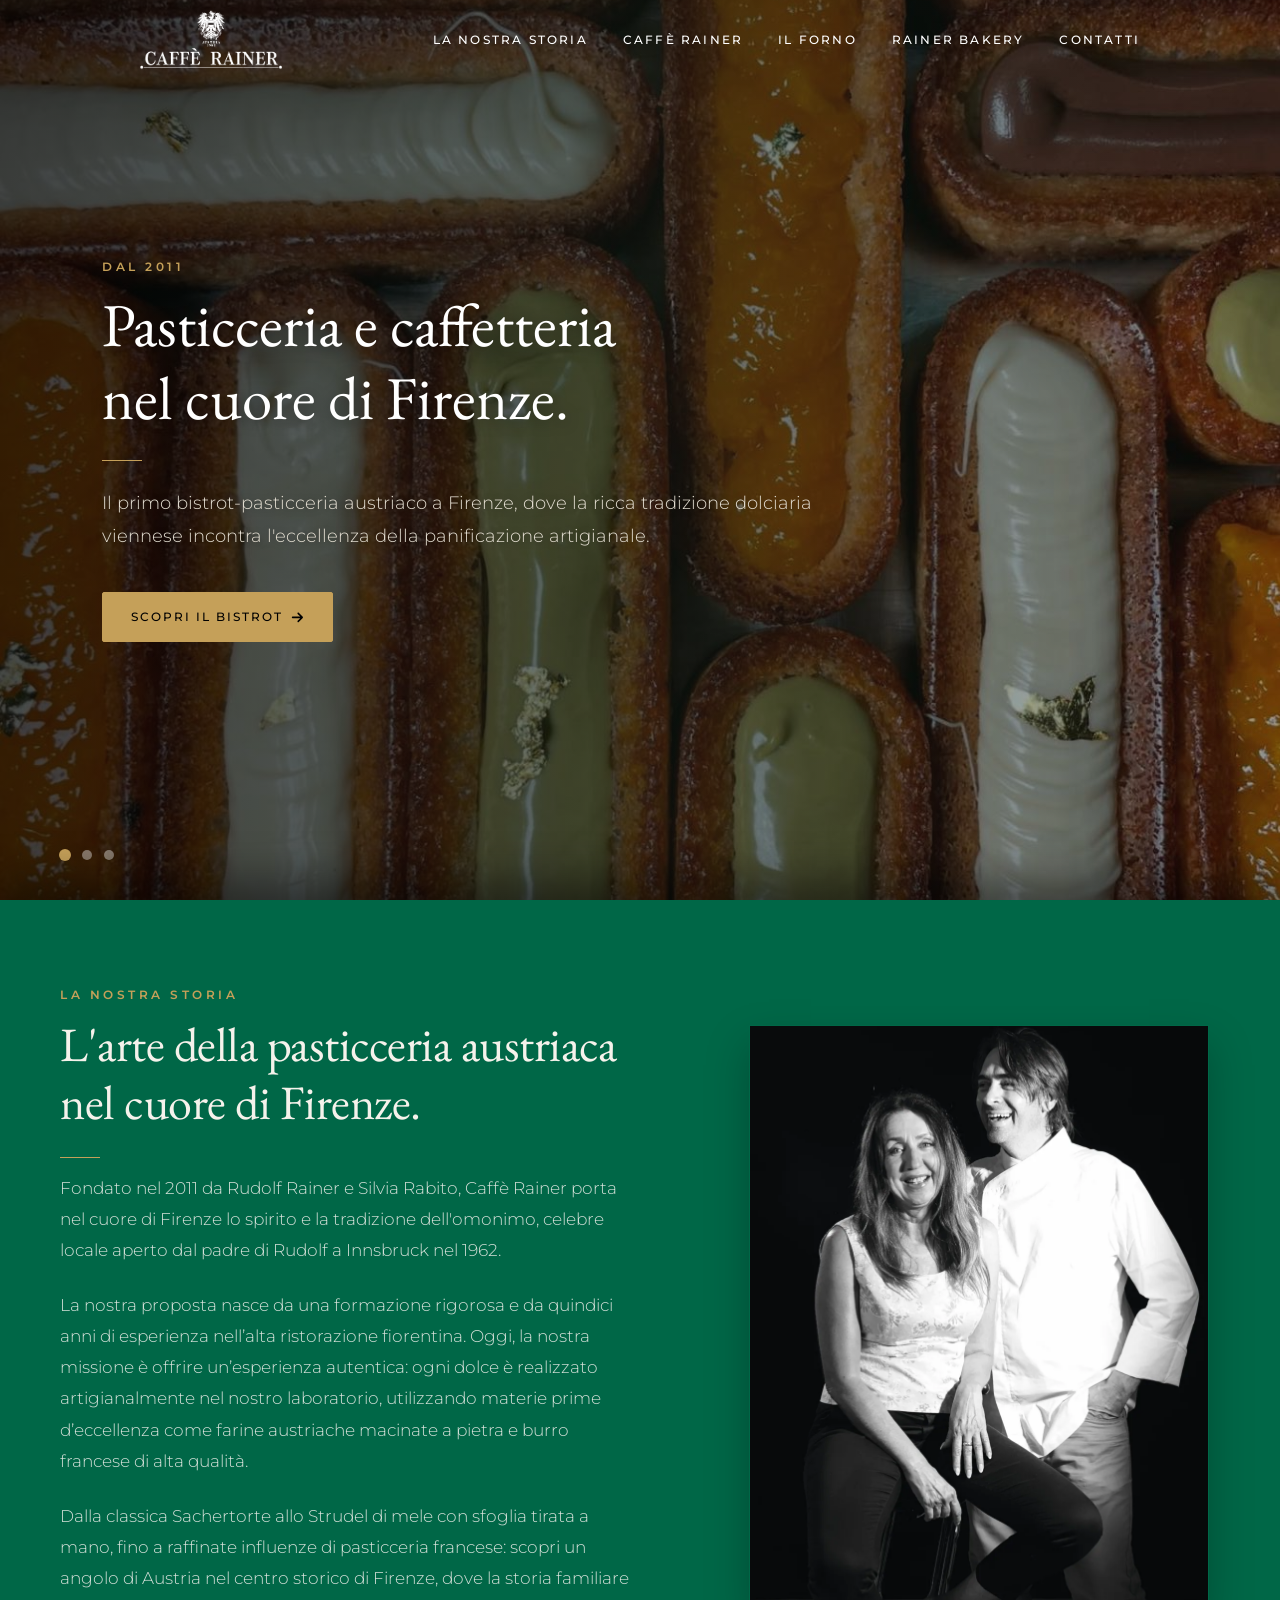
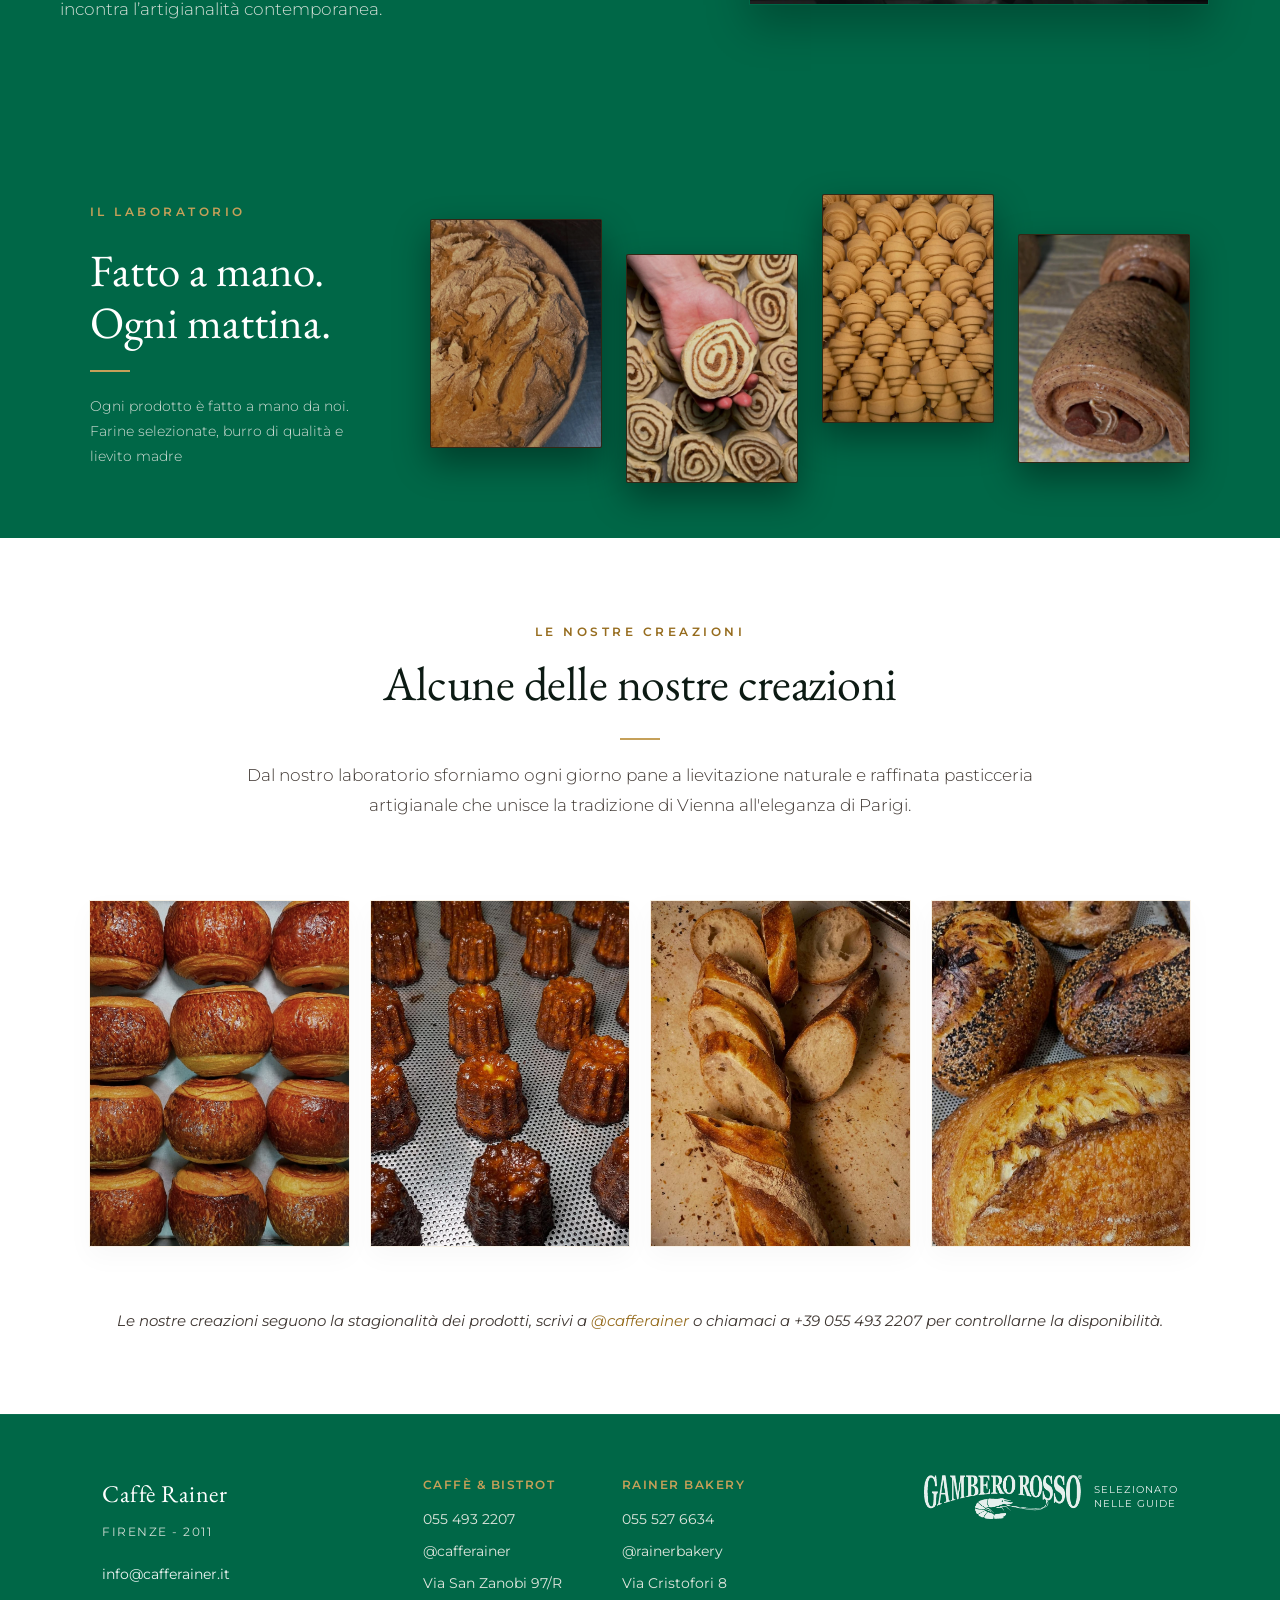
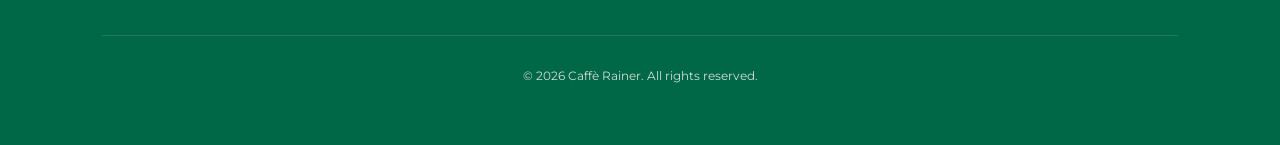
==== commit cdada0b4: "minor changes" ====
--- a/index.html
+++ b/index.html
@@ -7,7 +7,7 @@
     <title>Caffè Rainer | Firenze</title>
     <link rel="preconnect" href="https://fonts.googleapis.com">
     <link rel="preconnect" href="https://fonts.gstatic.com" crossorigin>
-    <link href="https://fonts.googleapis.com/css2?family=EB+Garamond&family=Montserrat:wght@300;400;500&display=swap"
+    <link href="https://fonts.googleapis.com/css2?family=EB+Garamond:wght@400;500&family=Montserrat:wght@300;400;500;600;700&display=swap"
         rel="stylesheet">
 
     <link rel="stylesheet" href="css/variables.css">
@@ -78,7 +78,7 @@
                 <div class="hero-content active">
                     <span class="gold-subtitle anim-fade-up" style="animation-delay: 0.1s;">DAL 2011</span>
                     <h1 class="hero-title anim-fade-up" style="animation-delay: 0.3s;">Pasticceria e caffetteria<br>nel cuore di Firenze.</h1>
-                    <div class="gold-line center-aligned anim-fade-up" style="animation-delay: 0.5s;"></div>
+                    <div class="gold-line anim-fade-up" style="animation-delay: 0.5s;"></div>
                     <p class="hero-description anim-fade-up" style="animation-delay: 0.6s;">
                          Il primo bistrot-pasticceria austriaco a Firenze, dove la ricca tradizione dolciaria viennese incontra l'eccellenza della panificazione artigianale.
                     </p>
@@ -92,9 +92,9 @@
                 <div class="hero-content">
                     <span class="gold-subtitle">IL FORNO ARTIGIANALE</span>
                     <h1 class="hero-title">Il Forno più piccolo<br>di Firenze.</h1>
-                    <div class="gold-line center-aligned"></div>
+                    <div class="gold-line"></div>
                     <p class="hero-description">
-                        Nel nostro storico forno artigianale utilizziamo esclusivamente farine biologiche macinate a pietra e lievito madre a fermentazione naturale.
+                        Nel nostro forno artigianale utilizziamo esclusivamente farine biologiche macinate a pietra e lievito madre a fermentazione naturale.
                     </p>
                     <div class="hero-actions">
                         <a href="forno-storico.html" class="btn-hero btn-primary">
@@ -106,7 +106,7 @@
                 <div class="hero-content">
                     <span class="gold-subtitle">RAINER BAKERY</span>
                     <h1 class="hero-title">La bakery contemporanea<br>a Firenze.</h1>
-                    <div class="gold-line center-aligned"></div>
+                    <div class="gold-line"></div>
                     <p class="hero-description">
                         Il nostro spazio contemporaneo dedicato alla panificazione moderna, con pani speciali, focacce farcite ed eleganti proposte per l'asporto.
                     </p>
--- a/css/variables.css
+++ b/css/variables.css
@@ -1,16 +1,28 @@
 :root {
+    --white: #ffffff;
     --bg-light: #ffffff;
+    --bg-cream: #f9f8f6;
+    --bg-cream-light: #fcfaf7;
     --bg-dark: #006747; /* Original brand green */
+    --bg-dark-hover: #004d34;
     --bg-dark-accent: #000000;
     --text-dark: #222222;
+    --text-strong: #1a1a1a;
+    --text-heading: #0c1a13;
+    --text-body: #403833;
+    --text-brown: #55413c;
+    --text-brown-strong: #2b1711;
     --text-coffee: #45251c;
     --text-hero-light: #ffffff;
     --text-hero-muted: #e2dcd0;
     --text-light: #f5f2eb;
+    --text-warm: #f7f3ed;
     --text-muted: #d2dfd7; /* High contrast muted text on dark brand green */
+    --text-muted-soft: #d1ded6;
     --gold: #c5a059; /* Brushed premium gold */
     --gold-dark: #966c1e; /* High contrast gold for light backgrounds (WCAG AA) */
-    --card-border: #006747;
+    --gold-darker: #6b4d12;
+    --card-border: var(--bg-dark);
     --font-serif: 'EB Garamond', serif;
     --font-sans: 'Montserrat', sans-serif;
     --transition-smooth: all 0.4s cubic-bezier(0.16, 1, 0.3, 1);
--- a/css/base.css
+++ b/css/base.css
@@ -17,6 +17,10 @@
     overflow-x: hidden;
 }
 
+body.no-scroll {
+    overflow: hidden;
+}
+
 h1,
 h2,
 h3,
@@ -24,7 +28,7 @@
 .serif {
     font-family: var(--font-serif);
     font-weight: 400;
-    color: #0c1a13;
+    color: var(--text-heading);
 }
 
 em {
@@ -79,7 +83,7 @@
 }
 
 a:hover {
-    color: #6b4d12;
+    color: var(--gold-darker);
 }
 
 /* Inline SVG icons (self-hosted, replaces Font Awesome) */
--- a/css/header.css
+++ b/css/header.css
@@ -19,18 +19,6 @@
     transition: background-color 0.4s ease, border-color 0.4s ease, box-shadow 0.4s ease;
 }
 
-/* Menu open header state to solve stacking context issues */
-.main-header.menu-open {
-    background-color: transparent !important;
-    border-bottom-color: transparent !important;
-    box-shadow: none !important;
-    z-index: 1300 !important;
-}
-
-.main-header.menu-open .gambero-logo {
-    filter: brightness(0) invert(1) !important;
-}
-
 /* Logo */
 .logo-container {
     display: flex;
@@ -43,6 +31,7 @@
     height: 60px;
     width: auto;
     display: block;
+    padding-left: 80px;
     transition: filter 0.4s ease;
 }
 
@@ -82,6 +71,10 @@
     color: var(--gold-dark);
 }
 
+.header-nav-center .nav-btn:last-child {
+    margin-right: 80px;
+}
+
 .nav-btn::after {
     content: '';
     position: absolute;
@@ -160,7 +153,7 @@
 
     /* Scrolled state nav-btn styling to ensure they turn black */
     .home-page .main-header.scrolled .nav-btn {
-        color: #000000;
+        color: var(--bg-dark-accent);
     }
 
     .home-page .main-header.scrolled .nav-btn::after {
@@ -233,14 +226,14 @@
 .mobile-nav-sub-btn {
     font-family: var(--font-sans);
     font-size: 0.95rem;
-    color: #d1ded6;
+    color: var(--text-muted-soft);
     text-decoration: none;
     transition: var(--transition-smooth);
 }
 
 .mobile-nav-sub-btn:hover,
 .mobile-nav-sub-btn.active-nav {
-    color: #ffffff;
+    color: var(--white);
 }
 
 .mobile-socials {
@@ -250,7 +243,7 @@
 }
 
 .mobile-social-link {
-    color: #d1ded6;
+    color: var(--text-muted-soft);
     font-size: 1.3rem;
     transition: var(--transition-smooth);
 }
@@ -265,15 +258,10 @@
 
 body {
     padding-top: 80px;
-    padding-left: 0 !important;
 }
 
 .home-page {
-    padding-top: 0 !important;
-}
-
-main {
-    padding-top: 0 !important;
+    padding-top: 0;
 }
 
 @media (max-width: 992px) {
@@ -319,16 +307,16 @@
         transform: translateY(-8px) rotate(-45deg);
     }
     
-    .hamburger.active .bar {
-        background-color: var(--text-light) !important;
-    }
-    
     .home-page .main-header:not(.scrolled) .hamburger .bar {
         background-color: var(--text-hero-light);
     }
     
     .home-page .main-header.scrolled .hamburger .bar {
         background-color: var(--bg-dark-accent);
+    }
+
+    .main-header.menu-open .hamburger.active .bar {
+        background-color: var(--text-light);
     }
 
     /* Transparency overrides for mobile view on Homepage */
@@ -347,4 +335,16 @@
     .home-page .main-header:not(.scrolled) .gambero-logo {
         filter: brightness(0) invert(1);
     }
-}+}
+
+.main-header.menu-open,
+.home-page .main-header.menu-open {
+    background-color: transparent;
+    border-bottom-color: transparent;
+    box-shadow: none;
+    z-index: 1300;
+}
+
+.main-header.menu-open .gambero-logo {
+    filter: brightness(0) invert(1);
+}
--- a/css/hero.css
+++ b/css/hero.css
@@ -36,7 +36,7 @@
     height: 100%;
     transition: transform 0.8s cubic-bezier(0.16, 1, 0.3, 1);
     z-index: 1;
-    background-color: #0c1a13; /* Deep premium brand dark green to fill spaces */
+    background-color: var(--text-heading); /* Deep premium brand dark green to fill spaces */
 }
 
 .hero-slide:nth-child(1) {
@@ -141,7 +141,7 @@
     text-shadow: 0 1px 8px rgba(0, 0, 0, 0.3);
 }
 
-.hero-fullwidth .gold-line.center-aligned {
+.hero-fullwidth .gold-line {
     margin: 0 0 25px 0;
 }
 
@@ -206,19 +206,6 @@
     box-shadow: 0 10px 20px rgba(197, 160, 89, 0.25);
 }
 
-.btn-hero.btn-secondary {
-    background-color: transparent;
-    color: var(--bg-dark);
-    border: 1.5px solid var(--bg-dark);
-}
-
-.btn-hero.btn-secondary:hover {
-    background-color: var(--bg-dark);
-    color: white;
-    transform: translateY(-2px);
-    box-shadow: 0 10px 20px rgba(0, 103, 71, 0.15);
-}
-
 /* Staggered entrance animations */
 .anim-fade-up {
     opacity: 0;
@@ -277,7 +264,7 @@
         align-items: center;
     }
     
-    .hero-fullwidth .gold-line.center-aligned {
+    .hero-fullwidth .gold-line {
         margin: 0 auto 20px auto;
     }
     
@@ -294,18 +281,14 @@
     }
 
     /* Disable Hero Button Hover Transformations on Mobile */
-    .btn-hero:hover {
-        transform: none !important;
-        box-shadow: none !important;
+    .btn-hero.btn-primary:hover {
+        transform: none;
+        box-shadow: none;
     }
     .btn-hero.btn-primary:hover::before {
-        transform: translateX(-100%) !important;
+        transform: translateX(-100%);
     }
     .btn-hero.btn-primary:hover .btn-arrow {
-        transform: none !important;
-    }
-    .btn-hero.btn-secondary:hover {
-        background-color: transparent !important;
-        color: var(--bg-dark) !important;
+        transform: none;
     }
 }
--- a/css/sections.css
+++ b/css/sections.css
@@ -19,16 +19,12 @@
     font-family: var(--font-serif);
     font-size: 2.8rem;
     line-height: 1.15;
-    color: #ffffff;
+    color: var(--white);
     margin: 12px 0 22px;
     font-weight: 400;
 }
 
 .handmade-section .gold-line {
-    background-color: var(--gold);
-    height: 1.5px;
-    width: 40px;
-    border: none;
     margin: 0 0 22px;
 }
 
@@ -217,19 +213,6 @@
 .philosophy-collapsed-content.expanded {
     grid-template-rows: 1fr;
     opacity: 1;
-}
-
-/* On Desktop: keep it fully expanded and hide the read-more button */
-@media (min-width: 1025px) {
-    .philosophy-collapsed-content {
-        display: block !important;
-        grid-template-rows: none !important;
-        opacity: 1 !important;
-        overflow: visible !important;
-    }
-    .read-more-btn {
-        display: none !important;
-    }
 }
 
 .read-more-btn {
@@ -265,6 +248,18 @@
     transform: rotate(180deg);
 }
 
+@media (min-width: 1025px) {
+    .philosophy-collapsed-content {
+        display: block;
+        grid-template-rows: none;
+        opacity: 1;
+        overflow: visible;
+    }
+    .read-more-btn {
+        display: none;
+    }
+}
+
 
 
 /* --- SEZIONE PRODUCTS (STILE CATALOGO CARTACEO) --- */
@@ -282,7 +277,7 @@
 .products-section-title {
     font-size: 3rem;
     line-height: 1.25;
-    color: #0c1a13;
+    color: var(--text-heading);
     margin-bottom: 25px;
     letter-spacing: -0.5px;
 }
@@ -291,7 +286,7 @@
 .product-item {
     display: flex;
     flex-direction: column;
-    background: #ffffff;
+    background: var(--white);
     overflow: hidden;
     box-shadow: 0 10px 25px rgba(0, 0, 0, 0.03);
     border: 1px solid rgba(197, 160, 89, 0.15);
@@ -309,7 +304,7 @@
     width: 100%;
     aspect-ratio: 3 / 4;
     overflow: hidden;
-    background-color: #f5f2eb;
+    background-color: var(--text-light);
 }
 
 .img-swap img {
@@ -347,7 +342,7 @@
     font-family: var(--font-sans);
     font-size: 0.95rem;
     line-height: 1.8;
-    color: #403833;
+    color: var(--text-body);
     font-style: italic;
     font-weight: 400;
 }
@@ -364,27 +359,27 @@
 
     /* Disable Handmade Photo Hover scale on mobile */
     .handmade-photo-item:hover {
-        transform: none !important;
-        box-shadow: 0 15px 35px rgba(0, 0, 0, 0.4) !important;
-        border-color: rgba(197, 160, 89, 0.25) !important;
+        transform: none;
+        box-shadow: 0 15px 35px rgba(0, 0, 0, 0.4);
+        border-color: rgba(197, 160, 89, 0.25);
     }
     .handmade-photo-item:hover .photo-wrap img {
-        transform: none !important;
-        filter: brightness(0.85) !important;
+        transform: none;
+        filter: brightness(0.85);
     }
 
     /* Disable Product Card Hover scale/swap on mobile */
     .product-item:hover {
-        transform: none !important;
-        box-shadow: 0 10px 25px rgba(0, 0, 0, 0.03) !important;
+        transform: none;
+        box-shadow: 0 10px 25px rgba(0, 0, 0, 0.03);
     }
     .product-item:hover .img-main {
-        opacity: 1 !important;
-        transform: none !important;
+        opacity: 1;
+        transform: none;
     }
     .product-item:hover .img-hover {
-        opacity: 0 !important;
-        transform: none !important;
+        opacity: 0;
+        transform: none;
     }
 }
 
@@ -431,7 +426,7 @@
     font-family: var(--font-sans);
     font-size: 1.05rem;
     line-height: 1.8;
-    color: #403833;
+    color: var(--text-body);
     font-weight: 300;
 }
 
--- a/css/footer.css
+++ b/css/footer.css
@@ -1,6 +1,6 @@
 .minimal-footer {
     background-color: var(--bg-dark);
-    color: #f7f3ed;
+    color: var(--text-warm);
     padding: 60px 8%;
     border-top: 1px solid rgba(255, 255, 255, 0.05);
 }
@@ -22,7 +22,7 @@
 .footer-logo-title {
     font-family: var(--font-serif);
     font-size: 1.5rem;
-    color: #ffffff;
+    color: var(--white);
     text-decoration: none;
     display: inline-block;
     margin-bottom: 8px;
@@ -32,7 +32,7 @@
 .footer-tagline {
     font-family: var(--font-sans);
     font-size: 0.75rem;
-    color: #d1ded6;
+    color: var(--text-muted-soft);
     letter-spacing: 1.5px;
     text-transform: uppercase;
     margin-bottom: 20px;
@@ -41,7 +41,7 @@
 .footer-email {
     font-family: var(--font-sans);
     font-size: 0.85rem;
-    color: #ffffff;
+    color: var(--white);
     text-decoration: none;
     opacity: 0.92;
     transition: var(--transition-smooth);
@@ -77,7 +77,7 @@
 .footer-link {
     font-family: var(--font-sans);
     font-size: 0.85rem;
-    color: #f7f3ed;
+    color: var(--text-warm);
     text-decoration: none;
     opacity: 0.9;
     transition: var(--transition-smooth);
@@ -112,7 +112,7 @@
     font-size: 0.65rem;
     text-transform: uppercase;
     letter-spacing: 1px;
-    color: #ffffff;
+    color: var(--white);
     line-height: 1.4;
 }
 
@@ -121,7 +121,7 @@
     font-size: 0.75rem;
     border-top: 1px solid rgba(255, 255, 255, 0.12);
     padding-top: 30px;
-    color: #d1ded6;
+    color: var(--text-muted-soft);
 }
 
 /* Responsive */
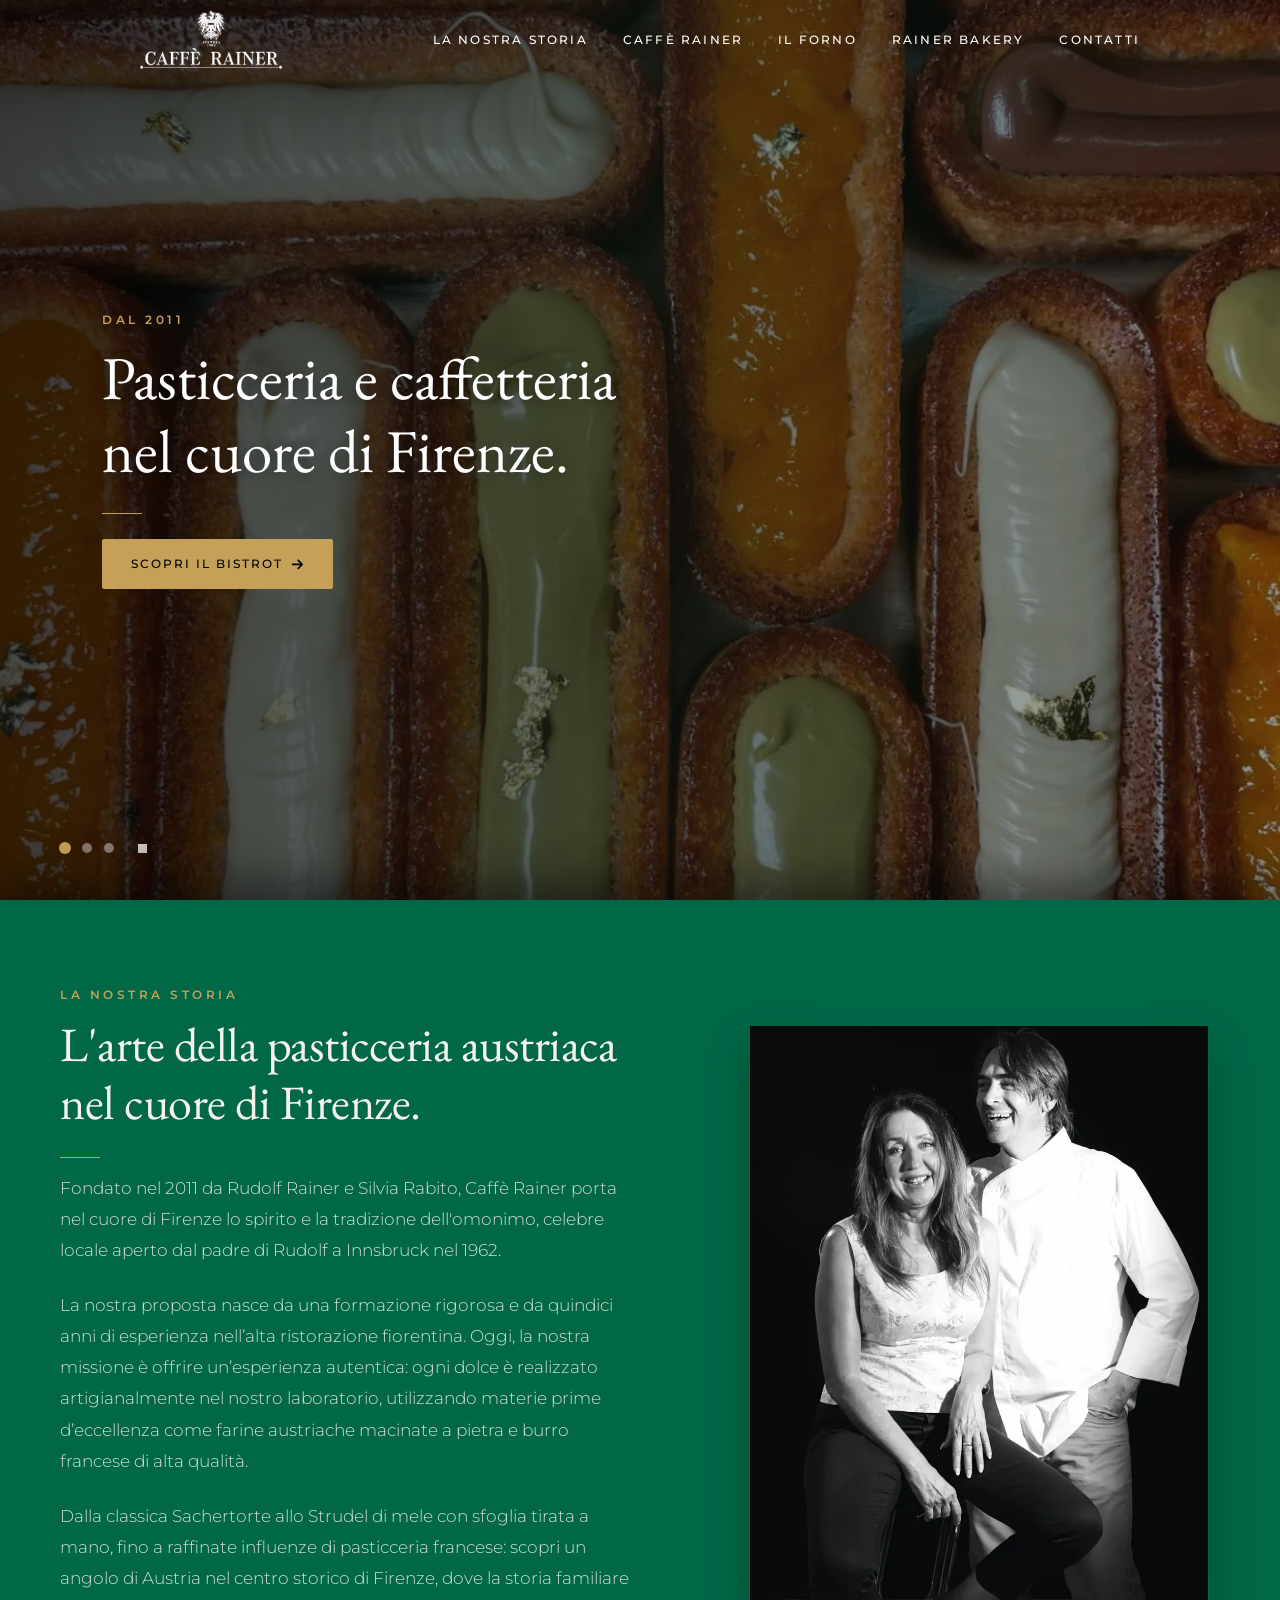
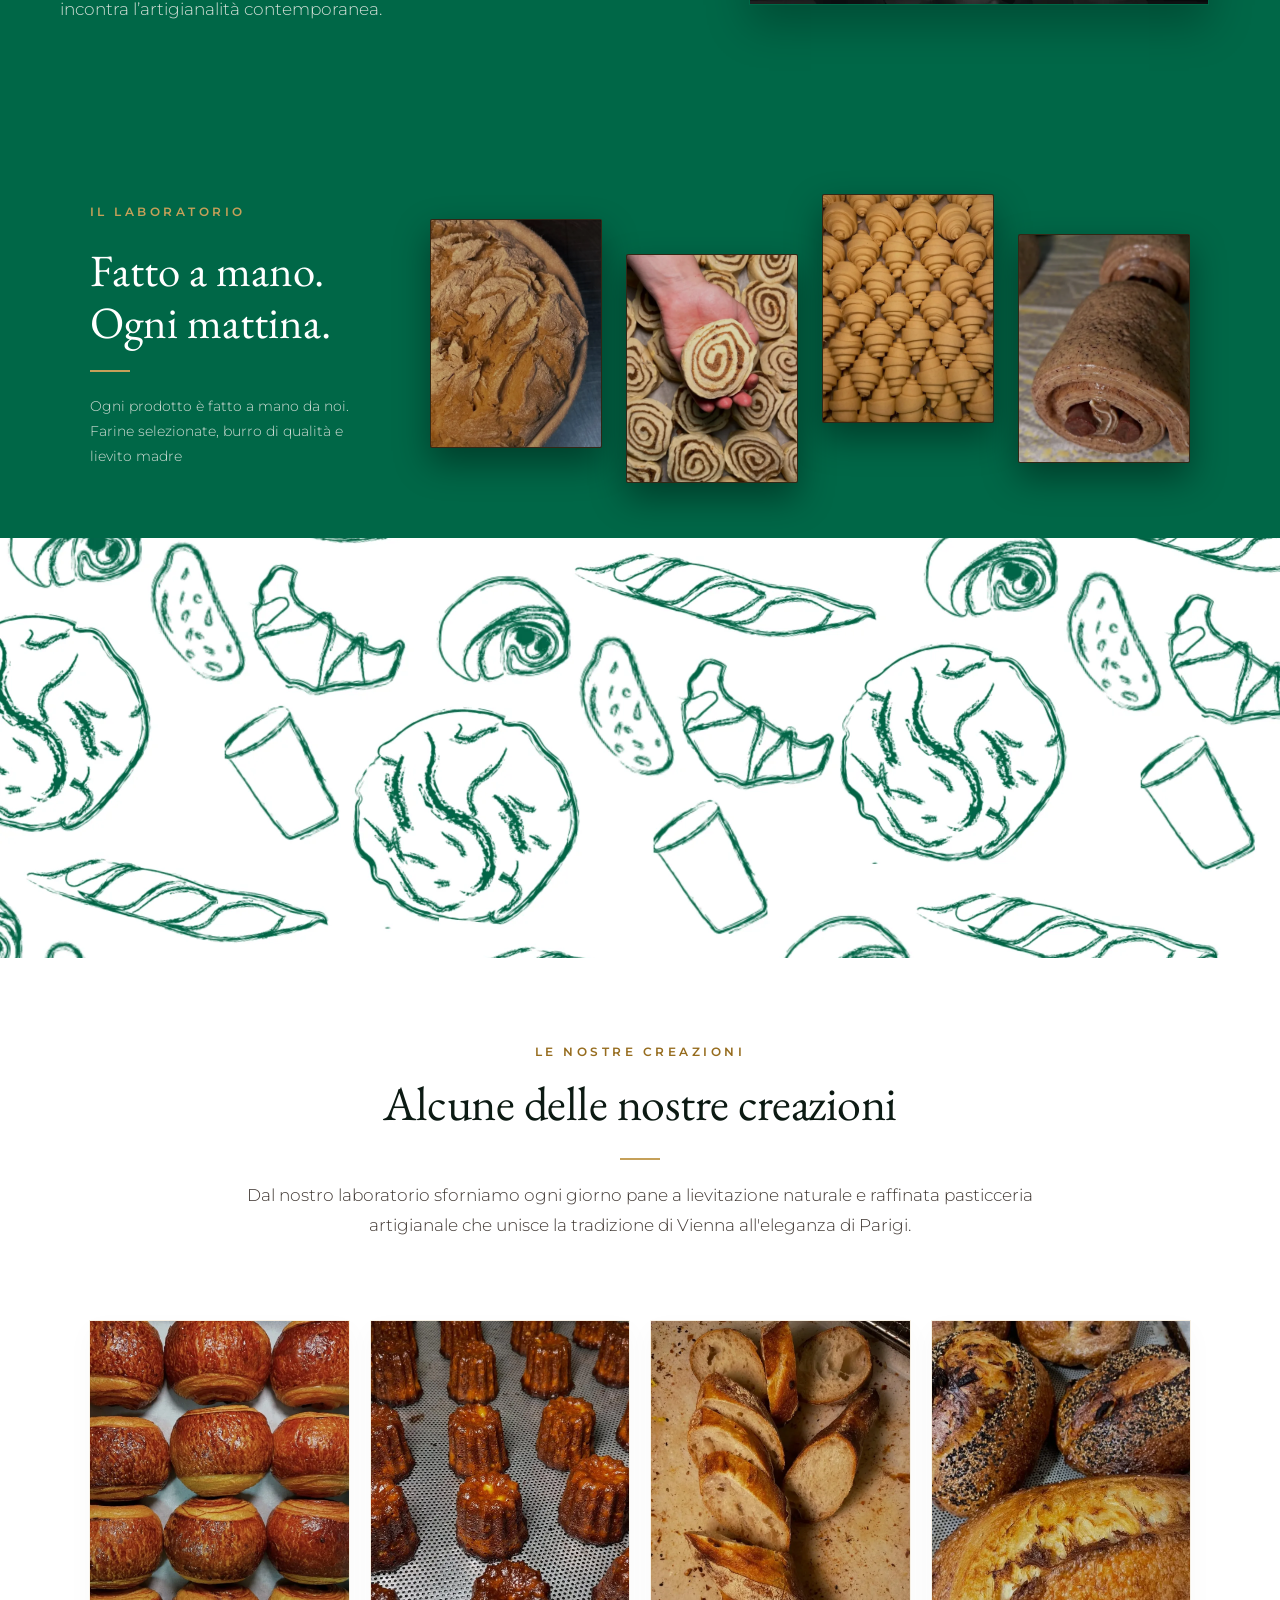
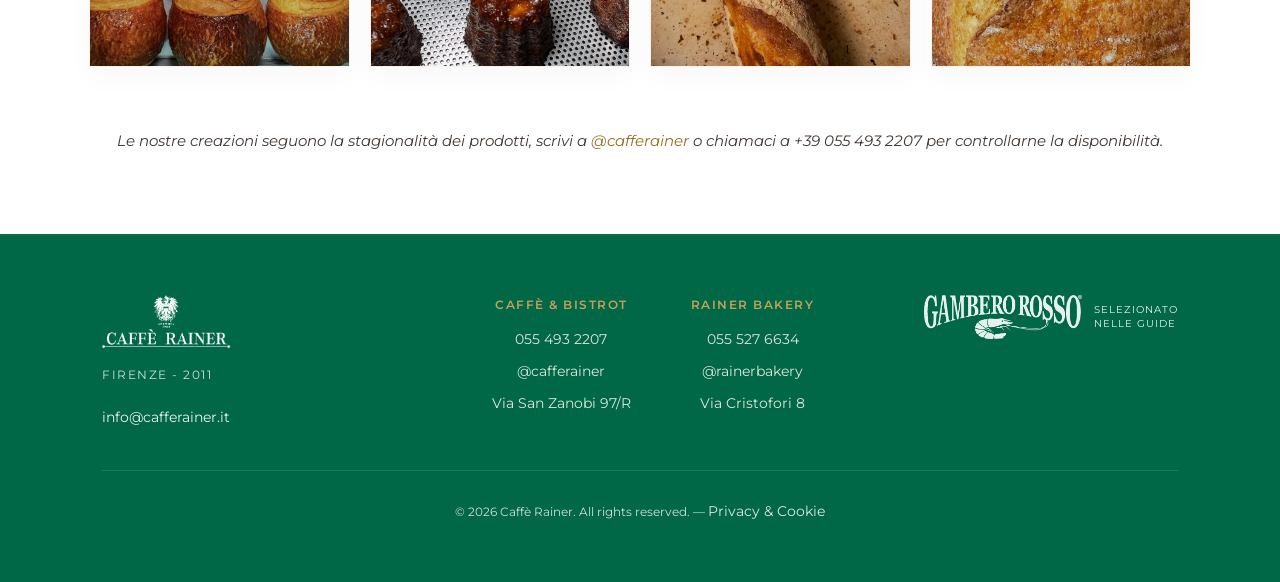
==== commit e33aaf2b: "fixed responsive stuff" ====
--- a/index.html
+++ b/index.html
@@ -16,13 +16,75 @@
     <link rel="stylesheet" href="css/hero.css">
     <link rel="stylesheet" href="css/sections.css">
     <link rel="stylesheet" href="css/footer.css">
+    <meta name="description" content="Caffè Rainer a Firenze: bistrot e pasticceria austriaca dal 2011. Pasticceria viennese, caffetteria, forno artigianale e Rainer Bakery in Via San Zanobi.">
+    <meta name="theme-color" content="#006747">
+    <link rel="canonical" href="https://www.cafferainer.it/">
+    <link rel="icon" href="favicon.ico" sizes="any">
+    <link rel="icon" type="image/png" sizes="32x32" href="favicon-32x32.png">
+    <link rel="icon" type="image/png" sizes="16x16" href="favicon-16x16.png">
+    <link rel="apple-touch-icon" href="apple-touch-icon.png">
+    <meta property="og:type" content="website">
+    <meta property="og:site_name" content="Caffè Rainer">
+    <meta property="og:locale" content="it_IT">
+    <meta property="og:title" content="Caffè Rainer | Firenze">
+    <meta property="og:description" content="Caffè Rainer a Firenze: bistrot e pasticceria austriaca dal 2011. Pasticceria viennese, caffetteria, forno artigianale e Rainer Bakery in Via San Zanobi.">
+    <meta property="og:url" content="https://www.cafferainer.it/">
+    <meta property="og:image" content="https://www.cafferainer.it/img_pieghevole/financier.webp">
+    <meta property="og:image:alt" content="Interni del Caffè Rainer a Firenze">
+    <meta name="twitter:card" content="summary_large_image">
+    <meta name="twitter:title" content="Caffè Rainer | Firenze">
+    <meta name="twitter:description" content="Caffè Rainer a Firenze: bistrot e pasticceria austriaca dal 2011. Pasticceria viennese, caffetteria, forno artigianale e Rainer Bakery in Via San Zanobi.">
+    <meta name="twitter:image" content="https://www.cafferainer.it/img_pieghevole/financier.webp">
+    <script type="application/ld+json">
+    {
+      "@context": "https://schema.org",
+      "@type": ["Restaurant", "CafeOrCoffeeShop"],
+      "@id": "https://www.cafferainer.it/#business",
+      "name": "Caffè Rainer",
+      "description": "Bistrot e pasticceria austriaca a Firenze dal 2011. Pasticceria viennese, caffetteria, forno artigianale e Rainer Bakery.",
+      "url": "https://www.cafferainer.it/",
+      "logo": "https://www.cafferainer.it/icon-512.png",
+      "image": "https://www.cafferainer.it/img_pieghevole/financier.webp",
+      "telephone": "+39 055 493 2207",
+      "email": "info@cafferainer.it",
+      "priceRange": "€€",
+      "servesCuisine": ["Pasticceria austriaca", "Caffetteria", "Bistrot"],
+      "address": {
+        "@type": "PostalAddress",
+        "streetAddress": "Via San Zanobi 97/R",
+        "postalCode": "50129",
+        "addressLocality": "Firenze",
+        "addressRegion": "Toscana",
+        "addressCountry": "IT"
+      },
+      "openingHoursSpecification": [
+        {
+          "@type": "OpeningHoursSpecification",
+          "dayOfWeek": ["Tuesday", "Wednesday", "Thursday", "Friday", "Saturday"],
+          "opens": "08:00",
+          "closes": "18:00"
+        },
+        {
+          "@type": "OpeningHoursSpecification",
+          "dayOfWeek": "Sunday",
+          "opens": "08:00",
+          "closes": "15:00"
+        }
+      ],
+      "sameAs": [
+        "https://instagram.com/cafferainer",
+        "https://www.facebook.com/cafferainer"
+      ]
+    }
+    </script>
 </head>
 
 <body class="home-page">
+    <a class="skip-link" href="#main-content">Vai al contenuto</a>
     <header class="main-header">
         <div class="logo-container">
             <a href="index.html">
-                <img src="img_pieghevole/logoRainer.png" alt="Caffè Rainer Logo" class="gambero-logo">
+                <img src="img_pieghevole/logoRainer.webp" alt="Caffè Rainer Logo" class="gambero-logo" width="730" height="308">
             </a>
         </div>
 
@@ -34,15 +96,15 @@
             <a href="contatti.html" class="nav-btn">Contatti</a>
         </nav>
 
-        <button class="hamburger" id="hamburgerBtn" aria-label="Apri Menu">
+        <button class="hamburger" id="hamburgerBtn" aria-label="Apri Menu" aria-controls="mobileMenu" aria-expanded="false">
             <span class="bar"></span>
             <span class="bar"></span>
             <span class="bar"></span>
         </button>
     </header>
 
-    <div class="mobile-menu-overlay" id="mobileMenu">
-        <nav class="mobile-nav">
+    <div class="mobile-menu-overlay" id="mobileMenu" aria-hidden="true" inert>
+        <nav class="mobile-nav" aria-label="Menu principale">
             <a href="#filosofia" class="mobile-nav-btn">La Nostra Storia</a>
             <span class="mobile-nav-heading">I Nostri Luoghi</span>
             <a href="caffe-rainer.html" class="mobile-nav-sub-btn">Caffè Rainer</a>
@@ -50,38 +112,36 @@
             <a href="bakery.html" class="mobile-nav-sub-btn">Rainer Bakery</a>
             <a href="contatti.html" class="mobile-nav-btn">Contatti</a>
             <div class="mobile-socials">
-                <a href="https://instagram.com/cafferainer" target="_blank" aria-label="Instagram" class="mobile-social-link"><svg class="svg-icon" aria-hidden="true" focusable="false" viewBox="0 0 448 512"><path d="M224.1 141c-63.6 0-114.9 51.3-114.9 114.9s51.3 114.9 114.9 114.9S339 319.5 339 255.9 287.7 141 224.1 141zm0 189.6c-41.1 0-74.7-33.5-74.7-74.7s33.5-74.7 74.7-74.7 74.7 33.5 74.7 74.7-33.6 74.7-74.7 74.7zm146.4-194.3c0 14.9-12 26.8-26.8 26.8-14.9 0-26.8-12-26.8-26.8s12-26.8 26.8-26.8 26.8 12 26.8 26.8zm76.1 27.2c-1.7-35.9-9.9-67.7-36.2-93.9-26.2-26.2-58-34.4-93.9-36.2-37-2.1-147.9-2.1-184.9 0-35.8 1.7-67.6 9.9-93.9 36.1s-34.4 58-36.2 93.9c-2.1 37-2.1 147.9 0 184.9 1.7 35.9 9.9 67.7 36.2 93.9s58 34.4 93.9 36.2c37 2.1 147.9 2.1 184.9 0 35.9-1.7 67.7-9.9 93.9-36.2 26.2-26.2 34.4-58 36.2-93.9 2.1-37 2.1-147.8 0-184.8zM398.8 388c-7.8 19.6-22.9 34.7-42.6 42.6-29.5 11.7-99.5 9-132.1 9s-102.7 2.6-132.1-9c-19.6-7.8-34.7-22.9-42.6-42.6-11.7-29.5-9-99.5-9-132.1s-2.6-102.7 9-132.1c7.8-19.6 22.9-34.7 42.6-42.6 29.5-11.7 99.5-9 132.1-9s102.7-2.6 132.1 9c19.6 7.8 34.7 22.9 42.6 42.6 11.7 29.5 9 99.5 9 132.1s2.7 102.7-9 132.1z"/></svg></a>
-                <a href="https://www.facebook.com/cafferainer" target="_blank" aria-label="Facebook" class="mobile-social-link"><svg class="svg-icon" aria-hidden="true" focusable="false" viewBox="0 0 320 512"><path d="M279.14 288l14.22-92.66h-88.91v-60.13c0-25.35 12.42-50.06 52.24-50.06h40.42V6.26S260.43 0 225.36 0c-73.22 0-121.08 44.38-121.08 124.72v70.62H22.89V288h81.39v224h100.17V288z"/></svg></a>
+                <a href="https://instagram.com/cafferainer" target="_blank" rel="noopener noreferrer" aria-label="Instagram" class="mobile-social-link"><svg class="svg-icon" aria-hidden="true" focusable="false" viewBox="0 0 448 512"><path d="M224.1 141c-63.6 0-114.9 51.3-114.9 114.9s51.3 114.9 114.9 114.9S339 319.5 339 255.9 287.7 141 224.1 141zm0 189.6c-41.1 0-74.7-33.5-74.7-74.7s33.5-74.7 74.7-74.7 74.7 33.5 74.7 74.7-33.6 74.7-74.7 74.7zm146.4-194.3c0 14.9-12 26.8-26.8 26.8-14.9 0-26.8-12-26.8-26.8s12-26.8 26.8-26.8 26.8 12 26.8 26.8zm76.1 27.2c-1.7-35.9-9.9-67.7-36.2-93.9-26.2-26.2-58-34.4-93.9-36.2-37-2.1-147.9-2.1-184.9 0-35.8 1.7-67.6 9.9-93.9 36.1s-34.4 58-36.2 93.9c-2.1 37-2.1 147.9 0 184.9 1.7 35.9 9.9 67.7 36.2 93.9s58 34.4 93.9 36.2c37 2.1 147.9 2.1 184.9 0 35.9-1.7 67.7-9.9 93.9-36.2 26.2-26.2 34.4-58 36.2-93.9 2.1-37 2.1-147.8 0-184.8zM398.8 388c-7.8 19.6-22.9 34.7-42.6 42.6-29.5 11.7-99.5 9-132.1 9s-102.7 2.6-132.1-9c-19.6-7.8-34.7-22.9-42.6-42.6-11.7-29.5-9-99.5-9-132.1s-2.6-102.7 9-132.1c7.8-19.6 22.9-34.7 42.6-42.6 29.5-11.7 99.5-9 132.1-9s102.7-2.6 132.1 9c19.6 7.8 34.7 22.9 42.6 42.6 11.7 29.5 9 99.5 9 132.1s2.7 102.7-9 132.1z"/></svg></a>
+                <a href="https://www.facebook.com/cafferainer" target="_blank" rel="noopener noreferrer" aria-label="Facebook" class="mobile-social-link"><svg class="svg-icon" aria-hidden="true" focusable="false" viewBox="0 0 320 512"><path d="M279.14 288l14.22-92.66h-88.91v-60.13c0-25.35 12.42-50.06 52.24-50.06h40.42V6.26S260.43 0 225.36 0c-73.22 0-121.08 44.38-121.08 124.72v70.62H22.89V288h81.39v224h100.17V288z"/></svg></a>
             </div>
         </nav>
     </div>
-    <main>
+    <main id="main-content">
         <section class="hero-section hero-fullwidth">
             <div class="hero-bg-wrapper">
                 <div class="hero-slide active">
-                    <img src="img_pieghevole/financier.jpeg" alt="Interni Caffè Rainer" class="hero-bg-img" fetchpriority="high" decoding="async">
+                    <img src="img_pieghevole/financier.webp" alt="Interni Caffè Rainer" class="hero-bg-img" fetchpriority="high" decoding="async" width="1341" height="1010">
                 </div>
                 <div class="hero-slide">
-                    <img src="img_caffe/mini2.jpeg" alt="Pasticceria artigianale Caffè Rainer" class="hero-bg-img" decoding="async">
+                    <img src="img_hero/bread_hero.webp" alt="Pasticceria artigianale Caffè Rainer" class="hero-bg-img" decoding="async" width="1200" height="1600">
                 </div>
                 <div class="hero-slide">
-                    <img src="img_hero/bread_hero.jpeg" alt="Panificazione Caffè Rainer" class="hero-bg-img" decoding="async">
+                    <img src="img_hero/heroBakery.png" alt="Panificazione Caffè Rainer" class="hero-bg-img" decoding="async" width="1245" height="997">
                 </div>
                 <div class="hero-overlay"></div>
             </div>
             <div class="hero-dots">
-                <button class="hero-dot active" data-slide="0" aria-label="Slide 1"></button>
-                <button class="hero-dot" data-slide="1" aria-label="Slide 2"></button>
-                <button class="hero-dot" data-slide="2" aria-label="Slide 3"></button>
+                <button class="hero-dot active" data-slide="0" aria-label="Vai alla slide 1" aria-current="true"></button>
+                <button class="hero-dot" data-slide="1" aria-label="Vai alla slide 2"></button>
+                <button class="hero-dot" data-slide="2" aria-label="Vai alla slide 3"></button>
+                <button class="hero-pause" id="heroPauseBtn" type="button" aria-label="Metti in pausa presentazione" aria-pressed="false"></button>
             </div>
             <div class="hero-content-container">
                 <div class="hero-content active">
                     <span class="gold-subtitle anim-fade-up" style="animation-delay: 0.1s;">DAL 2011</span>
                     <h1 class="hero-title anim-fade-up" style="animation-delay: 0.3s;">Pasticceria e caffetteria<br>nel cuore di Firenze.</h1>
                     <div class="gold-line anim-fade-up" style="animation-delay: 0.5s;"></div>
-                    <p class="hero-description anim-fade-up" style="animation-delay: 0.6s;">
-                         Il primo bistrot-pasticceria austriaco a Firenze, dove la ricca tradizione dolciaria viennese incontra l'eccellenza della panificazione artigianale.
-                    </p>
                     <div class="hero-actions anim-fade-up" style="animation-delay: 0.8s;">
                         <a href="caffe-rainer.html" class="btn-hero btn-primary">
                             <span>Scopri il Bistrot</span>
@@ -89,13 +149,10 @@
                         </a>
                     </div>
                 </div>
-                <div class="hero-content">
+                <div class="hero-content" aria-hidden="true">
                     <span class="gold-subtitle">IL FORNO ARTIGIANALE</span>
-                    <h1 class="hero-title">Il Forno più piccolo<br>di Firenze.</h1>
+                    <h2 class="hero-title">Il Forno più piccolo<br>di Firenze.</h2>
                     <div class="gold-line"></div>
-                    <p class="hero-description">
-                        Nel nostro forno artigianale utilizziamo esclusivamente farine biologiche macinate a pietra e lievito madre a fermentazione naturale.
-                    </p>
                     <div class="hero-actions">
                         <a href="forno-storico.html" class="btn-hero btn-primary">
                             <span>Visita il Forno</span>
@@ -103,13 +160,10 @@
                         </a>
                     </div>
                 </div>
-                <div class="hero-content">
+                <div class="hero-content" aria-hidden="true">
                     <span class="gold-subtitle">RAINER BAKERY</span>
-                    <h1 class="hero-title">La bakery contemporanea<br>a Firenze.</h1>
+                    <h2 class="hero-title">La bakery contemporanea<br>a Firenze.</h2>
                     <div class="gold-line"></div>
-                    <p class="hero-description">
-                        Il nostro spazio contemporaneo dedicato alla panificazione moderna, con pani speciali, focacce farcite ed eleganti proposte per l'asporto.
-                    </p>
                     <div class="hero-actions">
                         <a href="bakery.html" class="btn-hero btn-primary">
                             <span>Visita la Bakery</span>
@@ -141,14 +195,14 @@
                             </p>
                         </div>
                     </div>
-                    <button class="read-more-btn" id="readMoreStoryBtn" aria-label="Leggi di più sulla nostra storia">
+                    <button class="read-more-btn" id="readMoreStoryBtn" aria-label="Leggi di più sulla nostra storia" aria-expanded="false" aria-controls="philosophyCollapsed">
                         <span>Leggi di più</span>
                         <svg class="svg-icon" aria-hidden="true" focusable="false" viewBox="0 0 512 512"><path d="M233.4 406.6c12.5 12.5 32.8 12.5 45.3 0l192-192c12.5-12.5 12.5-32.8 0-45.3s-32.8-12.5-45.3 0L256 338.7 86.6 169.4c-12.5-12.5-32.8-12.5-45.3 0s-12.5 32.8 0 45.3l192 192z"/></svg>
                     </button>
                 </div>
                 <div class="philosophy-image-col">
                     <div class="image-stack-wrapper">
-                        <img src="img_pieghevole/silviaRudi.webp" alt="Rainer e Silvia" class="philosophy-img main-img" loading="lazy" decoding="async">
+                        <img src="img_pieghevole/silviaRudi.webp" alt="Rainer e Silvia" class="philosophy-img main-img" loading="lazy" decoding="async" width="900" height="1350">
                     </div>
                 </div>
             </div>
@@ -164,19 +218,24 @@
             </div>
             <div class="handmade-photos">
                 <div class="handmade-photo-item item-1">
-                    <div class="photo-wrap"><img src="img_handmade/segale_hm.jpeg" alt="Pane artigianale" loading="lazy" decoding="async"></div>
+                    <div class="photo-wrap"><img src="img_handmade/segale_hm.webp" alt="Pane artigianale" loading="lazy" decoding="async" width="900" height="1208"></div>
                 </div>
                 <div class="handmade-photo-item item-2">
-                    <div class="photo-wrap"><img src="img_handmade/cinnamon_hm.jpeg" alt="Lavorazione artigianale" loading="lazy" decoding="async"></div>
+                    <div class="photo-wrap"><img src="img_handmade/cinnamon_hm.webp" alt="Lavorazione artigianale" loading="lazy" decoding="async" width="900" height="1205"></div>
                 </div>
                 <div class="handmade-photo-item item-3">
-                    <div class="photo-wrap"><img src="img_handmade/croiss_hm.jpeg" alt="Sfoglia artigianale" loading="lazy" decoding="async"></div>
+                    <div class="photo-wrap"><img src="img_handmade/croiss_hm.webp" alt="Sfoglia artigianale" loading="lazy" decoding="async" width="900" height="1188"></div>
                 </div>
                 <div class="handmade-photo-item item-4">
-                    <div class="photo-wrap"><img src="img_handmade/pain_hm.jpeg" alt="Prodotti freschi" loading="lazy" decoding="async"></div>
+                    <div class="photo-wrap"><img src="img_handmade/pain_hm.webp" alt="Prodotti freschi" loading="lazy" decoding="async" width="900" height="994"></div>
                 </div>
             </div>
         </section>
+
+        <!-- BANNER DECORATIVO -->
+        <div class="banner-section">
+            <img src="banner/banner.webp" alt="" width="2560" height="1280" loading="lazy" decoding="async">
+        </div>
 
         <!-- sezione PRODOTTI CON DESCRIZIONE-->
         <section id="products" class="products-grid-layout">
@@ -191,38 +250,38 @@
                 <!-- Prodotto 1: Pain au Chocolat (Pasticceria) -->
                 <article class="product-item">
                     <div class="img-swap">
-                        <img src="img_pieghevole/pain_au_chocolat.jpeg" class="img-main" alt="Pain au Chocolat" loading="lazy" decoding="async">
-                        <img src="img_pieghevole/pain_au_chocolat_after.jpeg" class="img-hover" alt="Pain au Chocolat Sezione" loading="lazy" decoding="async">
+                        <img src="img_pieghevole/pain_au_chocolat.webp" class="img-main" alt="Pain au Chocolat" loading="lazy" decoding="async" width="900" height="1214">
+                        <img src="img_pieghevole/pain_au_chocolat_after.webp" class="img-hover" alt="Pain au Chocolat Sezione" loading="lazy" decoding="async" width="900" height="1176">
                     </div>
                 </article>
 
                 <!-- Prodotto 2: Cannelés (Pasticceria) -->
                 <article class="product-item">
                     <div class="img-swap">
-                        <img src="img_pieghevole/cannelès.jpeg" class="img-main" alt="Cannelés" loading="lazy" decoding="async">
-                        <img src="img_pieghevole/canneles_after.jpeg" class="img-hover" alt="Cannelés Dettaglio" loading="lazy" decoding="async">
+                        <img src="img_pieghevole/canneles.webp" class="img-main" alt="Cannelés" loading="lazy" decoding="async" width="900" height="1089">
+                        <img src="img_pieghevole/canneles_after.webp" class="img-hover" alt="Cannelés Dettaglio" loading="lazy" decoding="async" width="900" height="1081">
                     </div>
                 </article>
 
                 <!-- Prodotto 3: Baguette (Forno) -->
                 <article class="product-item">
                     <div class="img-swap">
-                        <img src="img_pieghevole/baguette.jpeg" class="img-main" alt="Baguette" loading="lazy" decoding="async">
-                        <img src="img_pieghevole/baguette_after.jpeg" class="img-hover" alt="Baguette Dettaglio" loading="lazy" decoding="async">
+                        <img src="img_pieghevole/baguette.webp" class="img-main" alt="Baguette" loading="lazy" decoding="async" width="900" height="1168">
+                        <img src="img_pieghevole/baguette_after.webp" class="img-hover" alt="Baguette Dettaglio" loading="lazy" decoding="async" width="795" height="1056">
                     </div>
                 </article>
 
                 <!-- Prodotto 4: Pane Artigianale (Forno) -->
                 <article class="product-item">
                     <div class="img-swap">
-                        <img src="img_pieghevole/bread.jpeg" class="img-main" alt="Pane Artigianale" loading="lazy" decoding="async">
-                        <img src="img_pieghevole/bread_after.jpeg" class="img-hover" alt="Pane Artigianale Sezione" loading="lazy" decoding="async">
+                        <img src="img_pieghevole/bread.webp" class="img-main" alt="Pane Artigianale" loading="lazy" decoding="async" width="900" height="1135">
+                        <img src="img_pieghevole/bread_after.webp" class="img-hover" alt="Pane Artigianale Sezione" loading="lazy" decoding="async" width="900" height="1118">
                     </div>
                 </article>
             </div>
 
             <div class="products-seasonality-note">
-                <p>Le nostre creazioni seguono la stagionalità dei prodotti, scrivi a <a href="https://instagram.com/cafferainer" target="_blank">@cafferainer</a> o chiamaci a +39 055 493 2207 per controllarne la disponibilità.</p>
+                <p>Le nostre creazioni seguono la stagionalità dei prodotti, scrivi a <a href="https://instagram.com/cafferainer" target="_blank" rel="noopener noreferrer">@cafferainer</a> o chiamaci a +39 055 493 2207 per controllarne la disponibilità.</p>
             </div>
         </section>
         <!-- sezione PRODOTTI -->
@@ -231,7 +290,9 @@
         <footer class="minimal-footer">
         <div class="footer-content">
             <div class="footer-brand">
-                <a href="index.html" class="footer-logo-title">Caffè Rainer</a>
+                <a href="index.html" class="footer-logo" aria-label="Caffè Rainer — Home">
+                    <img src="img_pieghevole/logoRainer.webp" alt="Caffè Rainer" width="730" height="308">
+                </a>
                 <p class="footer-tagline">Firenze - 2011</p>
                 <a href="mailto:info@cafferainer.it" class="footer-email">info@cafferainer.it</a>
             </div>
@@ -240,32 +301,35 @@
                 <div class="footer-col">
                     <span class="footer-col-title">Caffè & Bistrot</span>
                     <a href="tel:+390554932207" class="footer-link">055 493 2207</a>
-                    <a href="https://instagram.com/cafferainer" target="_blank" class="footer-link">@cafferainer</a>
+                    <a href="https://instagram.com/cafferainer" target="_blank" rel="noopener noreferrer" class="footer-link">@cafferainer</a>
                     <a href="caffe-rainer.html" class="footer-link">Via San Zanobi 97/R</a>
                 </div>
                 
                 <div class="footer-col">
                     <span class="footer-col-title">Rainer Bakery</span>
                     <a href="tel:+390555276634" class="footer-link">055 527 6634</a>
-                    <a href="https://instagram.com/rainerbakery" target="_blank" class="footer-link">@rainerbakery</a>
+                    <a href="https://instagram.com/rainerbakery" target="_blank" rel="noopener noreferrer" class="footer-link">@rainerbakery</a>
                     <a href="bakery.html" class="footer-link">Via Cristofori 8</a>
                 </div>
             </div>
 
             <div class="footer-badge-col">
                 <div class="gambero-rosso-badge">
-                    <img src="img_pieghevole/gambero-rosso.png" alt="Guida Gambero Rosso" loading="lazy" decoding="async">
+                    <img src="img_pieghevole/gambero-rosso.webp" alt="Guida Gambero Rosso" loading="lazy" decoding="async" width="1182" height="329">
                     <span>Selezionato nelle Guide</span>
                 </div>
             </div>
         </div>
         
         <div class="footer-bottom">
-            <p>&copy; 2026 Caffè Rainer. All rights reserved.</p>
+            <p>&copy; 2026 Caffè Rainer. All rights reserved. — <a href="privacy.html" class="footer-link">Privacy &amp; Cookie</a></p>
         </div>
     </footer>
     </div> <!-- /.main-content-reveal -->
     </main>
+    <button class="back-to-top" type="button" aria-label="Torna in cima alla pagina">
+        <svg class="svg-icon" aria-hidden="true" focusable="false" viewBox="0 0 448 512"><path d="M201.4 137.4c12.5-12.5 32.8-12.5 45.3 0l160 160c12.5 12.5 12.5 32.8 0 45.3s-32.8 12.5-45.3 0L224 205.3 86.6 342.6c-12.5 12.5-32.8 12.5-45.3 0s-12.5-32.8 0-45.3l160-160z"/></svg>
+    </button>
     <script src="javascript/script.js" defer></script>
 </body>
 
--- a/css/base.css
+++ b/css/base.css
@@ -94,4 +94,202 @@
     display: inline-block;
     vertical-align: middle;
     flex-shrink: 0;
+}
+
+/* ==========================================================================
+   ACCESSIBILITÀ
+   ========================================================================== */
+
+/* Visible keyboard focus ring */
+:focus-visible {
+    outline: 3px solid var(--gold-dark);
+    outline-offset: 3px;
+}
+
+/* Higher-contrast ring on dark backgrounds */
+.hero-section :focus-visible,
+.handmade-section :focus-visible,
+.philosophy-section :focus-visible,
+.menu-hero :focus-visible,
+.minimal-footer :focus-visible,
+.mobile-menu-overlay :focus-visible,
+.main-header:not(.scrolled) :focus-visible {
+    outline-color: var(--gold);
+}
+
+/* Screen-reader only utility */
+.sr-only {
+    position: absolute;
+    width: 1px;
+    height: 1px;
+    padding: 0;
+    margin: -1px;
+    overflow: hidden;
+    clip: rect(0, 0, 0, 0);
+    white-space: nowrap;
+    border: 0;
+}
+
+/* Skip link */
+.skip-link {
+    position: fixed;
+    top: -100px;
+    left: 50%;
+    transform: translateX(-50%);
+    z-index: 2000;
+    background-color: var(--bg-dark);
+    color: var(--white);
+    padding: 12px 22px;
+    font-family: var(--font-sans);
+    font-size: 0.75rem;
+    font-weight: 600;
+    letter-spacing: 1.5px;
+    text-transform: uppercase;
+    text-decoration: none;
+    border-radius: 0 0 4px 4px;
+    transition: top 0.2s ease;
+}
+
+.skip-link:focus {
+    top: 0;
+    color: var(--white);
+}
+
+/* Breadcrumb */
+.breadcrumb {
+    font-family: var(--font-sans);
+    font-size: 0.72rem;
+    font-weight: 500;
+    letter-spacing: 1px;
+    text-transform: uppercase;
+    margin-bottom: 18px;
+}
+
+.breadcrumb ol {
+    list-style: none;
+    display: flex;
+    flex-wrap: wrap;
+    align-items: center;
+    gap: 8px;
+}
+
+.breadcrumb li {
+    display: inline-flex;
+    align-items: center;
+    gap: 8px;
+    color: var(--text-body);
+}
+
+.breadcrumb li:not(:last-child)::after {
+    content: "/";
+    color: var(--gold-dark);
+}
+
+.breadcrumb a {
+    color: var(--gold-dark);
+}
+
+.breadcrumb a:hover {
+    color: var(--gold-darker);
+}
+
+.breadcrumb.on-dark li {
+    color: var(--text-muted-soft);
+}
+
+.breadcrumb.on-dark a,
+.breadcrumb.on-dark li:not(:last-child)::after {
+    color: var(--gold);
+}
+
+.breadcrumb.on-dark a:hover {
+    color: var(--white);
+}
+
+.places-header .breadcrumb ol,
+.menu-hero .breadcrumb ol {
+    justify-content: center;
+}
+
+/* Back to top */
+.back-to-top {
+    position: fixed;
+    right: 28px;
+    bottom: 28px;
+    z-index: 1100;
+    width: 46px;
+    height: 46px;
+    display: none;
+    align-items: center;
+    justify-content: center;
+    border: none;
+    border-radius: 50%;
+    background-color: var(--bg-dark);
+    color: var(--white);
+    cursor: pointer;
+    box-shadow: 0 8px 20px rgba(0, 0, 0, 0.2);
+    transition: background-color 0.3s ease;
+}
+
+.back-to-top.visible {
+    display: flex;
+}
+
+.actions-center {
+    justify-content: center;
+}
+
+/* Legal / policy pages */
+.legal-content {
+    max-width: 800px;
+    margin: 0 auto;
+}
+
+.legal-content h2 {
+    font-size: 1.6rem;
+    margin: 34px 0 12px;
+    color: var(--text-heading);
+}
+
+.legal-content p,
+.legal-content li {
+    font-size: 0.98rem;
+    line-height: 1.8;
+    color: var(--text-body);
+    margin-bottom: 12px;
+}
+
+.legal-content ul {
+    padding-left: 22px;
+    margin-bottom: 12px;
+}
+
+.legal-content a {
+    color: var(--gold-dark);
+}
+
+.back-to-top:hover {
+    background-color: var(--bg-dark-hover);
+}
+
+@media (max-width: 992px) {
+    .back-to-top {
+        display: none !important;
+    }
+}
+
+/* Respect users who prefer reduced motion */
+@media (prefers-reduced-motion: reduce) {
+    html {
+        scroll-behavior: auto;
+    }
+
+    *,
+    *::before,
+    *::after {
+        animation-duration: 0.001ms !important;
+        animation-iteration-count: 1 !important;
+        transition-duration: 0.001ms !important;
+        scroll-behavior: auto !important;
+    }
 }
--- a/css/header.css
+++ b/css/header.css
@@ -280,6 +280,7 @@
     
     .gambero-logo {
         height: 48px;
+        padding-left: 0;
     }
 
     .header-nav {
--- a/css/hero.css
+++ b/css/hero.css
@@ -82,6 +82,7 @@
     bottom: 40px;
     left: 60px;
     display: flex;
+    align-items: center;
     gap: 12px;
     z-index: 5;
 }
@@ -101,6 +102,40 @@
     transform: scale(1.2);
 }
 
+.hero-pause {
+    width: 24px;
+    height: 24px;
+    margin-left: 4px;
+    display: inline-flex;
+    align-items: center;
+    justify-content: center;
+    padding: 0;
+    background: transparent;
+    border: none;
+    cursor: pointer;
+}
+
+.hero-pause::before {
+    content: '';
+    width: 9px;
+    height: 9px;
+    background-color: rgba(255, 255, 255, 0.75);
+    transition: background-color 0.3s ease, box-shadow 0.3s ease;
+}
+
+.hero-pause:hover::before {
+    background-color: var(--white);
+}
+
+.hero-pause.paused::before {
+    background-color: transparent;
+    box-shadow: inset 0 0 0 1.5px rgba(255, 255, 255, 0.75);
+}
+
+.hero-pause.paused:hover::before {
+    box-shadow: inset 0 0 0 1.5px var(--white);
+}
+
 .hero-content {
     max-width: 780px;
     display: flex;
@@ -129,16 +164,6 @@
     color: var(--text-hero-light);
     margin-bottom: 25px;
     text-shadow: 0 2px 15px rgba(0, 0, 0, 0.4);
-}
-
-.hero-description {
-    font-family: var(--font-sans);
-    font-size: 1.15rem;
-    line-height: 1.8;
-    color: var(--text-hero-muted);
-    margin-bottom: 40px;
-    font-weight: 300;
-    text-shadow: 0 1px 8px rgba(0, 0, 0, 0.3);
 }
 
 .hero-fullwidth .gold-line {
@@ -228,9 +253,6 @@
         font-size: 3rem;
     }
     
-    .hero-description {
-        font-size: 1.05rem;
-    }
 }
 
 @media (max-width: 768px) {
@@ -246,12 +268,6 @@
     .hero-title {
         font-size: 2.4rem;
         margin-bottom: 20px;
-    }
-    
-    .hero-description {
-        font-size: 0.95rem;
-        line-height: 1.7;
-        margin-bottom: 30px;
     }
     
     .hero-content-container {
--- a/css/sections.css
+++ b/css/sections.css
@@ -53,14 +53,6 @@
     box-shadow: 0 15px 35px rgba(0, 0, 0, 0.4);
     border-radius: 2px;
     overflow: hidden;
-    transition: var(--transition-smooth);
-}
-
-.handmade-photo-item:hover {
-    transform: translateY(-8px);
-    box-shadow: 0 25px 45px rgba(0, 0, 0, 0.55);
-    border-color: var(--gold);
-    z-index: 10;
 }
 
 /* Staggered Vertical Offsets for Collage Effect (Desktop only) */
@@ -73,17 +65,6 @@
     }
     .handmade-photo-item.item-4 {
         transform: translateY(15px);
-    }
-    
-    /* Keep offsets correctly aligned on hover */
-    .handmade-photo-item.item-2:hover {
-        transform: translateY(27px);
-    }
-    .handmade-photo-item.item-3:hover {
-        transform: translateY(-33px);
-    }
-    .handmade-photo-item.item-4:hover {
-        transform: translateY(7px);
     }
 }
 
@@ -102,9 +83,7 @@
     filter: brightness(0.85);
 }
 
-.handmade-photo-item:hover .photo-wrap img {
-    filter: brightness(1.05);
-}
+
 
 
 
@@ -357,17 +336,6 @@
         font-size: 2.5rem;
     }
 
-    /* Disable Handmade Photo Hover scale on mobile */
-    .handmade-photo-item:hover {
-        transform: none;
-        box-shadow: 0 15px 35px rgba(0, 0, 0, 0.4);
-        border-color: rgba(197, 160, 89, 0.25);
-    }
-    .handmade-photo-item:hover .photo-wrap img {
-        transform: none;
-        filter: brightness(0.85);
-    }
-
     /* Disable Product Card Hover scale/swap on mobile */
     .product-item:hover {
         transform: none;
@@ -450,4 +418,22 @@
     z-index: 10;
     background-color: var(--bg-dark);
     box-shadow: 0 -20px 40px rgba(0, 0, 0, 0.45);
+}
+
+/* ============================
+   BANNER DECORATIVO
+   ============================ */
+.banner-section {
+    width: 100%;
+    background-color: var(--white);
+    line-height: 0;
+}
+
+.banner-section img {
+    width: 100%;
+    height: auto;
+    max-height: 420px;
+    object-fit: cover;
+    object-position: center;
+    display: block;
 }
--- a/css/footer.css
+++ b/css/footer.css
@@ -19,14 +19,16 @@
     flex: 1 1 250px;
 }
 
-.footer-logo-title {
-    font-family: var(--font-serif);
-    font-size: 1.5rem;
-    color: var(--white);
-    text-decoration: none;
+.footer-logo {
     display: inline-block;
     margin-bottom: 8px;
-    letter-spacing: 0.5px;
+}
+
+.footer-logo img {
+    display: block;
+    height: 54px;
+    width: auto;
+    filter: brightness(0) invert(1);
 }
 
 .footer-tagline {
@@ -56,12 +58,15 @@
     display: flex;
     gap: 60px;
     flex: 2 1 400px;
+    justify-content: center;
 }
 
 .footer-col {
     display: flex;
     flex-direction: column;
     gap: 10px;
+    align-items: center;
+    text-align: center;
 }
 
 .footer-col-title {
